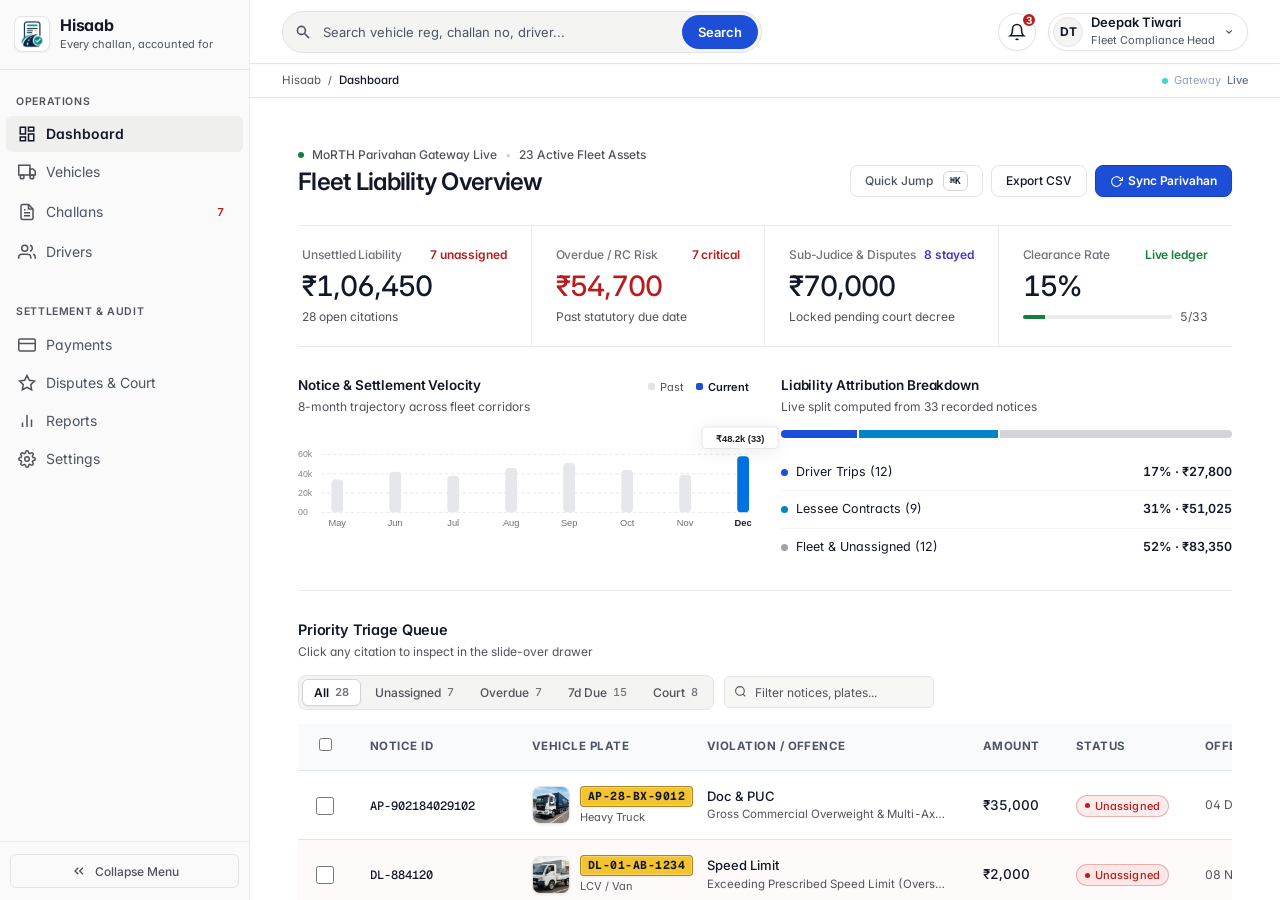
==== index.html @ 13879324 "design(mercury-linear): rebuild architectural hairline dashboard, Cmd+K palette, & quick inspector d" ====
<!DOCTYPE html>
<html lang="en">
<head>
  <meta charset="UTF-8">
  <meta name="viewport" content="width=device-width, initial-scale=1.0">
  <title>Hisaab: “Every challan, accounted for”</title>
  <link rel="icon" type="image/png" href="assets/images/challanos-logo.png">
  <link rel="apple-touch-icon" href="assets/images/challanos-logo.png">
  
  <!-- Typography: Inter, Source Sans 3, Geist Mono -->
  <link rel="preconnect" href="https://fonts.googleapis.com">
  <link rel="preconnect" href="https://fonts.gstatic.com" crossorigin>
  <link href="https://fonts.googleapis.com/css2?family=Geist+Mono:wght@400;500;600&family=Inter:wght@400;500;600;700&family=Source+Sans+3:wght@400;600;700&display=swap" rel="stylesheet">
  
  <!-- ChallanOS Design System Stylesheets -->
  <link rel="stylesheet" href="css/variables.css">
  <link rel="stylesheet" href="css/reset.css">
  <link rel="stylesheet" href="css/layout.css">
  <link rel="stylesheet" href="css/components.css">
  <link rel="stylesheet" href="css/responsive.css">
</head>
<body>

  <!-- Mobile Backdrop Overlay -->
  <div class="sidebar-overlay" id="sidebarOverlay"></div>

  <!-- Primary Application Shell -->
  <div class="app-shell">

    <!-- 1. Collapsible Left Sidebar -->
    <aside class="app-sidebar" id="appSidebar">
      <!-- Sidebar Brand Header -->
      <div class="sidebar-header">
        <a href="#dashboard" class="brand-wrapper">
          <div class="brand-logo-mark">
            <img src="assets/images/challanos-logo.png" alt="Hisaab Logo" class="brand-logo-img">
          </div>
          <div class="brand-text-block">
            <div class="brand-name">Hisaab</div>
            <div class="brand-subtext">Every challan, accounted for</div>
          </div>
        </a>
      </div>

      <!-- Navigation Links Container -->
      <nav class="sidebar-nav-container">
        <div class="nav-section-label">Operations</div>
        
        <a class="nav-item active" data-route="dashboard" href="#dashboard" data-tooltip="Dashboard" title="Dashboard">
          <div class="nav-icon">
            <svg width="18" height="18" viewBox="0 0 24 24" fill="none" stroke="currentColor" stroke-width="2"><rect x="3" y="3" width="7" height="9"></rect><rect x="14" y="3" width="7" height="5"></rect><rect x="14" y="12" width="7" height="9"></rect><rect x="3" y="16" width="7" height="5"></rect></svg>
          </div>
          <span class="nav-label">Dashboard</span>
        </a>

        <a class="nav-item" data-route="vehicles" href="#vehicles" data-tooltip="Vehicles" title="Vehicles">
          <div class="nav-icon">
            <svg width="18" height="18" viewBox="0 0 24 24" fill="none" stroke="currentColor" stroke-width="2"><rect x="1" y="3" width="15" height="13"></rect><polygon points="16 8 20 8 23 11 23 16 16 16 16 8"></polygon><circle cx="5.5" cy="18.5" r="2.5"></circle><circle cx="18.5" cy="18.5" r="2.5"></circle></svg>
          </div>
          <span class="nav-label">Vehicles</span>
        </a>

        <a class="nav-item" data-route="challans" href="#challans" data-tooltip="Challans" title="Challans">
          <div class="nav-icon">
            <svg width="18" height="18" viewBox="0 0 24 24" fill="none" stroke="currentColor" stroke-width="2"><path d="M14 2H6a2 2 0 0 0-2 2v16a2 2 0 0 0 2 2h12a2 2 0 0 0 2-2V8z"></path><polyline points="14 2 14 8 20 8"></polyline><line x1="16" y1="13" x2="8" y2="13"></line><line x1="16" y1="17" x2="8" y2="17"></line><polyline points="10 9 9 9 8 9"></polyline></svg>
          </div>
          <span class="nav-label">Challans</span>
          <span class="nav-badge danger" id="unassignedNavBadge">2</span>
        </a>

        <a class="nav-item" data-route="drivers" href="#drivers" data-tooltip="Drivers" title="Drivers">
          <div class="nav-icon">
            <svg width="18" height="18" viewBox="0 0 24 24" fill="none" stroke="currentColor" stroke-width="2"><path d="M17 21v-2a4 4 0 0 0-4-4H5a4 4 0 0 0-4 4v2"></path><circle cx="9" cy="7" r="4"></circle><path d="M23 21v-2a4 4 0 0 0-3-3.87"></path><path d="M16 3.13a4 4 0 0 1 0 7.75"></path></svg>
          </div>
          <span class="nav-label">Drivers</span>
        </a>

        <div class="nav-section-label" style="margin-top: 20px;">Settlement &amp; Audit</div>

        <a class="nav-item" data-route="payments" href="#payments" data-tooltip="Payments" title="Payments">
          <div class="nav-icon">
            <svg width="18" height="18" viewBox="0 0 24 24" fill="none" stroke="currentColor" stroke-width="2"><rect x="1" y="4" width="22" height="16" rx="2" ry="2"></rect><line x1="1" y1="10" x2="23" y2="10"></line></svg>
          </div>
          <span class="nav-label">Payments</span>
        </a>

        <a class="nav-item" data-route="disputes" href="#disputes" data-tooltip="Disputes & Court" title="Disputes & Court">
          <div class="nav-icon">
            <svg width="18" height="18" viewBox="0 0 24 24" fill="none" stroke="currentColor" stroke-width="2"><polygon points="12 2 15.09 8.26 22 9.27 17 14.14 18.18 21.02 12 17.77 5.82 21.02 7 14.14 2 9.27 8.91 8.26 12 2"></polygon></svg>
          </div>
          <span class="nav-label">Disputes &amp; Court</span>
        </a>

        <a class="nav-item" data-route="reports" href="#reports" data-tooltip="Reports" title="Reports">
          <div class="nav-icon">
            <svg width="18" height="18" viewBox="0 0 24 24" fill="none" stroke="currentColor" stroke-width="2"><line x1="18" y1="20" x2="18" y2="10"></line><line x1="12" y1="20" x2="12" y2="4"></line><line x1="6" y1="20" x2="6" y2="14"></line></svg>
          </div>
          <span class="nav-label">Reports</span>
        </a>

        <a class="nav-item" data-route="settings" href="#settings" data-tooltip="Settings" title="Settings">
          <div class="nav-icon">
            <svg width="18" height="18" viewBox="0 0 24 24" fill="none" stroke="currentColor" stroke-width="2"><circle cx="12" cy="12" r="3"></circle><path d="M19.4 15a1.65 1.65 0 0 0 .33 1.82l.06.06a2 2 0 0 1 0 2.83 2 2 0 0 1-2.83 0l-.06-.06a1.65 1.65 0 0 0-1.82-.33 1.65 1.65 0 0 0-1 1.51V21a2 2 0 0 1-2 2 2 2 0 0 1-2-2v-.09A1.65 1.65 0 0 0 9 19.4a1.65 1.65 0 0 0-1.82.33l-.06.06a2 2 0 0 1-2.83 0 2 2 0 0 1 0-2.83l.06-.06a1.65 1.65 0 0 0 .33-1.82 1.65 1.65 0 0 0-1.51-1H3a2 2 0 0 1-2-2 2 2 0 0 1 2-2h.09A1.65 1.65 0 0 0 4.6 9a1.65 1.65 0 0 0-.33-1.82l-.06-.06a2 2 0 0 1 0-2.83 2 2 0 0 1 2.83 0l.06.06a1.65 1.65 0 0 0 1.82.33H9a1.65 1.65 0 0 0 1-1.51V3a2 2 0 0 1 2-2 2 2 0 0 1 2 2v.09a1.65 1.65 0 0 0 1 1.51 1.65 1.65 0 0 0 1.82-.33l.06-.06a2 2 0 0 1 2.83 0 2 2 0 0 1 0 2.83l-.06.06a1.65 1.65 0 0 0-.33 1.82V9a1.65 1.65 0 0 0 1.51 1H21a2 2 0 0 1 2 2 2 2 0 0 1-2 2h-.09a1.65 1.65 0 0 0-1.51 1z"></path></svg>
          </div>
          <span class="nav-label">Settings</span>
        </a>
      </nav>

      <!-- Sidebar Footer (Collapse Toggle) -->
      <div class="sidebar-footer">
        <button class="sidebar-collapse-btn" id="sidebarCollapseBtn" type="button" title="Toggle Sidebar Width">
          <svg width="16" height="16" viewBox="0 0 24 24" fill="none" stroke="currentColor" stroke-width="2">
            <polyline points="11 17 6 12 11 7"></polyline>
            <polyline points="18 17 13 12 18 7"></polyline>
          </svg>
          <span class="sidebar-collapse-text">Collapse Menu</span>
        </button>
      </div>
    </aside>

    <!-- 2. Main View Container -->
    <main class="app-main">

      <!-- Top Navigation Bar -->
      <header class="app-topbar">
        <div class="topbar-left">
          <!-- Mobile Menu Trigger -->
          <button class="mobile-menu-toggle" id="mobileMenuToggle" type="button" aria-label="Open Navigation">
            <svg width="20" height="20" viewBox="0 0 24 24" fill="none" stroke="currentColor" stroke-width="2"><line x1="3" y1="12" x2="21" y2="12"></line><line x1="3" y1="6" x2="21" y2="6"></line><line x1="3" y1="18" x2="21" y2="18"></line></svg>
          </button>

          <!-- Global Search Input & Quick Trigger -->
          <div class="global-search-container">
            <svg class="search-icon-prefix" viewBox="0 0 20 20" fill="currentColor">
              <path fill-rule="evenodd" d="M8 4a4 4 0 100 8 4 4 0 000-8zM2 8a6 6 0 1110.89 3.476l4.817 4.817a1 1 0 01-1.414 1.414l-4.816-4.816A6 6 0 012 8z" clip-rule="evenodd"/>
            </svg>
            <input type="text" class="global-search-input" id="globalSearchInput" placeholder="Search vehicle reg, challan no, driver..." autocomplete="off" aria-label="Search vehicle registration, challan number, or driver">
            <button class="ebay-search-btn" id="globalSearchSubmitBtn" type="button">Search</button>
            <span class="search-shortcut-badge">⌘K</span>
            <!-- Live Search Results Dropdown -->
            <div class="search-results-dropdown" id="globalSearchDropdown"></div>
          </div>
        </div>

        <div class="topbar-right">
          <!-- Notifications Trigger & Flyout -->
          <div style="position: relative;">
            <button class="topbar-btn" id="notificationsBellBtn" type="button" title="Notifications">
              <svg width="18" height="18" viewBox="0 0 24 24" fill="none" stroke="currentColor" stroke-width="2">
                <path d="M18 8A6 6 0 0 0 6 8c0 7-3 9-3 9h18s-3-2-3-9"></path>
                <path d="M13.73 21a2 2 0 0 1-3.46 0"></path>
              </svg>
              <span class="topbar-notification-badge" id="unreadNotificationBadge">3</span>
            </button>

            <!-- Notifications Drawer -->
            <div class="notification-flyout" id="notificationsFlyout">
              <div class="flyout-header">
                <div style="display: flex; align-items: center; gap: 8px;">
                  <strong style="font-size: 13.5px; font-weight: 600; color: var(--ink);">Notifications</strong>
                  <span class="notification-count-pill" id="flyoutUnreadPill">3 new</span>
                </div>
                <button class="flyout-mark-read-btn" id="markAllReadBtn" onclick="markAllNotificationsRead()">Mark all read</button>
              </div>
              <div class="flyout-list" id="notificationsList"></div>
              <div class="flyout-footer">
                <a href="#challans" onclick="document.getElementById('notificationsFlyout').style.display = 'none'; document.getElementById('notificationsFlyout').classList.remove('show');" class="flyout-footer-link">
                  <span>View All Compliance Alerts</span>
                  <svg width="14" height="14" viewBox="0 0 20 20" fill="currentColor"><path fill-rule="evenodd" d="M12.293 5.293a1 1 0 011.414 0l4 4a1 1 0 010 1.414l-4 4a1 1 0 01-1.414-1.414L14.586 11H3a1 1 0 110-2h11.586l-2.293-2.293a1 1 0 010-1.414z" clip-rule="evenodd"/></svg>
                </a>
              </div>
            </div>
          </div>

          <!-- User Profile Trigger & Dropdown -->
          <div style="position: relative;">
            <div class="user-profile-btn" id="userProfileBtn" title="Account & Preferences">
              <div class="user-avatar" id="currentUserAvatar">DT</div>
              <div class="user-info">
                <span class="user-name" id="currentUserName">Deepak Tiwari</span>
                <span class="user-role" id="currentUserRole">Fleet Compliance Head</span>
              </div>
              <svg width="12" height="12" viewBox="0 0 20 20" fill="currentColor" color="var(--color-text-muted)">
                <path fill-rule="evenodd" d="M5.293 7.293a1 1 0 011.414 0L10 10.586l3.293-3.293a1 1 0 111.414 1.414l-4 4a1 1 0 01-1.414 0l-4-4a1 1 0 010-1.414z" clip-rule="evenodd"/>
              </svg>
            </div>

            <!-- Profile Dropdown Menu -->
            <div class="dropdown-menu profile-dropdown-menu" id="userProfileMenu">
              <div class="profile-menu-header">
                <div class="profile-menu-avatar">DT</div>
                <div class="profile-menu-meta">
                  <div class="profile-menu-name">Deepak Tiwari</div>
                  <div class="profile-menu-role">Fleet Compliance Head</div>
                  <div class="profile-menu-email">deepak.t@apexfleet.in</div>
                </div>
              </div>
              <div class="profile-menu-status">
                <span class="status-indicator-dot online"></span>
                <span>MoRTH Gateway Session Active</span>
              </div>
              <div class="dropdown-divider"></div>
              <div class="dropdown-item" onclick="navigateTo('settings'); document.getElementById('userProfileMenu').style.display = 'none'; document.getElementById('userProfileMenu').classList.remove('show');">
                <svg width="15" height="15" viewBox="0 0 24 24" fill="none" stroke="currentColor" stroke-width="2"><circle cx="12" cy="12" r="3"></circle><path d="M19.4 15a1.65 1.65 0 0 0 .33 1.82l.06.06a2 2 0 0 1 0 2.83 2 2 0 0 1-2.83 0l-.06-.06a1.65 1.65 0 0 0-1.82-.33 1.65 1.65 0 0 0-1 1.51V21a2 2 0 0 1-2 2 2 2 0 0 1-2-2v-.09A1.65 1.65 0 0 0 9 19.4a1.65 1.65 0 0 0-1.82.33l-.06.06a2 2 0 0 1-2.83 0 2 2 0 0 1 0-2.83l.06-.06a1.65 1.65 0 0 0 .33-1.82 1.65 1.65 0 0 0-1.51-1H3a2 2 0 0 1-2-2 2 2 0 0 1 2-2h.09A1.65 1.65 0 0 0 4.6 9a1.65 1.65 0 0 0-.33-1.82l-.06-.06a2 2 0 0 1 0-2.83 2 2 0 0 1 2.83 0l.06.06a1.65 1.65 0 0 0 1.82.33H9a1.65 1.65 0 0 0 1-1.51V3a2 2 0 0 1 2-2 2 2 0 0 1 2 2v.09a1.65 1.65 0 0 0 1 1.51 1.65 1.65 0 0 0 1.82-.33l.06-.06a2 2 0 0 1 2.83 0 2 2 0 0 1 0 2.83l-.06.06a1.65 1.65 0 0 0-.33 1.82V9a1.65 1.65 0 0 0 1.51 1H21a2 2 0 0 1 2 2 2 2 0 0 1-2 2h-.09a1.65 1.65 0 0 0-1.51 1z"></path></svg>
                <span>Workspace Settings</span>
              </div>
              <div class="dropdown-item" onclick="openResetDataConfirmationModal(); document.getElementById('userProfileMenu').style.display = 'none'; document.getElementById('userProfileMenu').classList.remove('show');">
                <svg width="15" height="15" viewBox="0 0 24 24" fill="none" stroke="currentColor" stroke-width="2"><polyline points="1 4 1 10 7 10"></polyline><polyline points="23 20 23 14 17 14"></polyline><path d="M20.49 9A9 9 0 0 0 5.64 5.64L1 10m22 4l-4.64 4.36A9 9 0 0 1 3.51 15"></path></svg>
                <span>Reset Demo Baseline</span>
              </div>
              <div class="dropdown-divider"></div>
              <div class="dropdown-item danger" onclick="Utils.showToast('Demo Environment', 'Session active for Deepak Tiwari.', 'info'); document.getElementById('userProfileMenu').style.display = 'none'; document.getElementById('userProfileMenu').classList.remove('show');">
                <svg width="15" height="15" viewBox="0 0 24 24" fill="none" stroke="currentColor" stroke-width="2"><path d="M9 21H5a2 2 0 0 1-2-2V5a2 2 0 0 1 2-2h4"></path><polyline points="16 17 21 12 16 7"></polyline><line x1="21" y1="12" x2="9" y2="12"></line></svg>
                <span>Sign Out Simulation</span>
              </div>
            </div>
          </div>
        </div>
      </header>

      <!-- Contextual Breadcrumbs Bar -->
      <nav class="app-breadcrumbs-bar" aria-label="Breadcrumb">
        <div class="breadcrumb-list" id="breadcrumbContainer">
          <div class="breadcrumb-item">
            <span>Hisaab</span>
          </div>
          <div class="breadcrumb-separator">/</div>
          <div class="breadcrumb-item current">
            <span>Dashboard</span>
          </div>
        </div>
        <div style="font-size: 11px; color: #94A3B8; display: flex; align-items: center; gap: 6px;">
          <span style="display: inline-block; width: 6px; height: 6px; border-radius: 50%; background-color: #43D8C5;"></span>
          Gateway <strong style="color: #64748B; font-weight: 500;">Live</strong>
        </div>
      </nav>

      <!-- Scrollable Main Viewport -->
      <div class="app-content">
        <div class="content-inner">
          <!-- View Header (Title, Subtitle, Context Actions - Hidden on Dashboard, Active on other modules) -->
          <div class="view-header" style="display: none;">
            <div class="view-header-title">
              <h1 id="pageTitle">Operational Dashboard</h1>
              <p id="pageSubtitle">Real-time compliance KPIs, triage queue & liability breakdown</p>
            </div>
            <div class="view-header-actions" id="viewHeaderActions"></div>
          </div>

          <!-- Dynamic View Container -->
          <div id="moduleViewBody" class="module-view-body" style="display: flex; flex-direction: column; gap: var(--space-6);">
            <!-- Dynamically populated by Module Router -->
          </div>
        </div>
      </div>

    </main>
  </div>

  <!-- =========================================================================
       Global Interactive Modals
       ========================================================================= -->

  <!-- 1. Responsibility Assignment Modal -->
  <div class="modal-backdrop" id="assignmentModal">
    <div class="modal-dialog">
      <div class="modal-header">
        <div>
          <h3 class="modal-title" id="assignModalTitle">Assign Responsibility</h3>
          <p class="text-xs text-muted" id="assignModalSubtitle">Allocate traffic fine liability with mandatory audit trail</p>
        </div>
        <button class="btn btn--ghost btn--icon btn--sm" onclick="Utils.closeModal('assignmentModal')" title="Close">
          <svg width="16" height="16" viewBox="0 0 20 20" fill="currentColor"><path fill-rule="evenodd" d="M4.293 4.293a1 1 0 011.414 0L10 8.586l4.293-4.293a1 1 0 111.414 1.414L11.414 10l4.293 4.293a1 1 0 01-1.414 1.414L10 11.414l-4.293 4.293a1 1 0 01-1.414-1.414L8.586 10 4.293 5.707a1 1 0 010-1.414z" clip-rule="evenodd"/></svg>
        </button>
      </div>
      <div class="modal-body" style="display: flex; flex-direction: column; gap: var(--space-4);">
        <!-- Challan Brief Preview -->
        <div style="background-color: var(--color-bg-app); border: 1px solid var(--color-border); border-radius: var(--radius-md); padding: 12px; display: flex; justify-content: space-between; align-items: center;">
          <div>
            <div style="font-weight: 600; font-size: 13px;" id="assignChallanNo">DL9823412026030114</div>
            <div style="font-size: 12px; color: var(--color-text-muted);" id="assignChallanOffence">Overspeeding — Sec 183 MV Act</div>
            <div style="font-size: 11px; color: var(--color-primary); font-weight: 600; margin-top: 2px;" id="assignChallanVehicle">DL-01-AB-1234</div>
          </div>
          <div style="text-align: right;">
            <div style="font-size: 18px; font-weight: 700; color: var(--color-text-main);" id="assignChallanAmount">₹2,000</div>
            <div style="font-size: 11px; color: var(--color-text-muted);">Penalty Amount</div>
          </div>
        </div>

        <!-- Conflict Alert Banner (Step 7.5 - Overlapping Custody / Contract Gaps) -->
        <div id="assignConflictAlert" style="display: none; padding: 10px 12px; background: #FEF3F2; border: 1px solid #FECDCA; border-radius: var(--radius-md); color: var(--status-unassigned);">
          <div style="display: flex; align-items: flex-start; gap: 8px;">
            <svg width="18" height="18" viewBox="0 0 20 20" fill="currentColor" style="flex-shrink: 0; margin-top: 1px;"><path fill-rule="evenodd" d="M8.257 3.099c.765-1.36 2.722-1.36 3.486 0l5.58 9.92c.75 1.334-.213 2.98-1.742 2.98H4.42c-1.53 0-2.493-1.646-1.743-2.98l5.58-9.92zM11 13a1 1 0 11-2 0 1 1 0 012 0zm-1-8a1 1 0 00-1 1v3a1 1 0 002 0V6a1 1 0 00-1-1z" clip-rule="evenodd"/></svg>
            <div>
              <strong style="font-size: 12px;" id="assignConflictTitle">Custody Conflict Detected</strong>
              <div style="font-size: 11px; margin-top: 2px;" id="assignConflictDesc">Multiple overlapping responsibility records found. Auto-assignment halted.</div>
            </div>
          </div>
        </div>

        <!-- Automated Rules Engine Suggestion -->
        <div id="assignRecommendationBox" style="background-color: var(--color-primary-subtle); border: 1px solid var(--color-primary-light); border-radius: var(--radius-md); padding: 12px;">
          <div style="display: flex; align-items: center; justify-content: space-between;">
            <span style="font-size: 11px; font-weight: 700; text-transform: uppercase; color: var(--color-primary); letter-spacing: 0.05em;">Automated Recommendation</span>
            <span class="badge badge--assigned" id="assignRuleConfidence">94% Confidence</span>
          </div>
          <div style="font-size: 13px; font-weight: 600; color: var(--color-text-main); margin-top: 4px;" id="assignRuleParty">Suggested: Driver (Rajesh Kumar)</div>
          <div style="font-size: 12px; color: var(--color-text-secondary); margin-top: 2px;" id="assignRuleReason">
            Active driver trip log allocated to vehicle at offence timestamp. Offence is speed-dependent moving violation.
          </div>
        </div>

        <!-- Party Type Selection -->
        <div class="form-group">
          <label class="form-label">Responsible Party Classification *</label>
          <select class="form-select" id="assignPartyTypeSelect">
            <option value="Driver">Driver</option>
            <option value="Lessee">Lessee</option>
            <option value="Fleet Operator">Fleet Operator (Self Absorbed)</option>
            <option value="Vehicle Owner">Vehicle Owner</option>
            <option value="Split">Split Liability (Driver & Lessee)</option>
          </select>
        </div>

        <!-- Specific Entity Selector -->
        <div class="form-group" id="assignEntityGroup">
          <label class="form-label" id="assignEntityLabel">Select Specific Party Name *</label>
          <select class="form-select" id="assignEntitySelect"></select>
        </div>

        <!-- Split Liability Percentage Controls (Step 7.4) -->
        <div id="assignModalSplitBox" style="display: none; padding: 12px; background: var(--color-bg-app); border: 1px solid var(--color-border); border-radius: var(--radius-md);">
          <div style="font-size: 12px; font-weight: 600; color: var(--color-text-main); margin-bottom: 8px;">
            Proportional Split Allocation (Must equal exactly 100%)
          </div>
          <div style="display: flex; justify-content: space-between; align-items: center; margin-bottom: 6px;">
            <span class="text-xs">Driver Share:</span>
            <div style="display: flex; align-items: center; gap: 4px;">
              <input type="number" class="form-input" id="assignModalSplitDriverPct" value="60" min="0" max="100" style="width: 70px; text-align: right;" oninput="validateModalSplitTotal()">
              <span class="text-xs">%</span>
            </div>
          </div>
          <div style="display: flex; justify-content: space-between; align-items: center; margin-bottom: 6px;">
            <span class="text-xs">Lessee / Fleet Share:</span>
            <div style="display: flex; align-items: center; gap: 4px;">
              <input type="number" class="form-input" id="assignModalSplitLesseePct" value="40" min="0" max="100" style="width: 70px; text-align: right;" oninput="validateModalSplitTotal()">
              <span class="text-xs">%</span>
            </div>
          </div>
          <div style="font-size: 11px; font-weight: 600; margin-top: 4px;" id="assignModalSplitFeedback" style="color: var(--status-paid);"></div>
        </div>

        <!-- Audit Reason (Mandatory) -->
        <div class="form-group">
          <label class="form-label">Mandatory Audit Reason / Notes *</label>
          <textarea class="form-textarea" id="assignAuditNotes" rows="2" placeholder="State reason for assignment or rationale for manual override..."></textarea>
        </div>

        <!-- Notification Option -->
        <label style="display: flex; align-items: center; gap: 8px; font-size: 12px; cursor: pointer; user-select: none;">
          <input type="checkbox" class="custom-checkbox" id="assignNotifyCheckbox" checked>
          <span>Send automated notification alert via SMS / Email to responsible party</span>
        </label>
      </div>
      <div class="modal-footer">
        <button class="btn btn--outline" type="button" onclick="Utils.closeModal('assignmentModal')">Cancel</button>
        <button class="btn btn--primary" type="button" id="confirmAssignBtn">Assign & Notify</button>
      </div>
    </div>
  </div>

  <!-- 2. Payment & Resolution Modal -->
  <div class="modal-backdrop" id="paymentModal">
    <div class="modal-dialog" style="max-width: 620px;">
      <div class="modal-header">
        <div>
          <div style="display: flex; align-items: center; gap: 8px;">
            <h3 class="modal-title">Settle Traffic Challan</h3>
            <span class="badge badge--neutral" style="font-size: 10px; text-transform: uppercase;">Simulated Gateway</span>
          </div>
          <p class="text-xs text-muted">Direct gateway settlement & recovery classification (Demo Rail)</p>
        </div>
        <button class="btn btn--ghost btn--icon btn--sm" onclick="Utils.closeModal('paymentModal')" title="Close">
          <svg width="16" height="16" viewBox="0 0 20 20" fill="currentColor"><path fill-rule="evenodd" d="M4.293 4.293a1 1 0 011.414 0L10 8.586l4.293-4.293a1 1 0 111.414 1.414L11.414 10l4.293 4.293a1 1 0 01-1.414 1.414L10 11.414l-4.293 4.293a1 1 0 01-1.414-1.414L8.586 10 4.293 5.707a1 1 0 010-1.414z" clip-rule="evenodd"/></svg>
        </button>
      </div>

      <div class="modal-body" style="display: flex; flex-direction: column; gap: var(--space-4); max-height: 78vh; overflow-y: auto;">
        <input type="hidden" id="payModalChallanId">

        <!-- Court Stay Lock Alert (Dynamically toggled) -->
        <div id="payCourtLockAlert" style="display: none; padding: 12px 14px; background: var(--status-unassigned-bg); border: 1px solid var(--status-unassigned-border); border-radius: var(--radius-md); color: var(--status-unassigned); font-size: 13px;">
          <div style="font-weight: 700; display: flex; align-items: center; gap: 6px; margin-bottom: 4px;">
            <svg width="15" height="15" viewBox="0 0 24 24" fill="none" stroke="currentColor" stroke-width="2"><rect x="3" y="11" width="18" height="11" rx="2" ry="2"></rect><path d="M7 11V7a5 5 0 0 1 10 0v4"></path></svg>
            Direct Payment Locked: Judicial Court Stay
          </div>
          <div id="payCourtLockMessage">This challan has been referred to Virtual Traffic Court. Direct Parivahan payment is locked pending court compounding or judicial order.</div>
        </div>

        <!-- Payment Failure Alert (Dynamically toggled on simulated failure) -->
        <div id="payFailureAlert" style="display: none; padding: 12px 14px; background: #FEF3F2; border: 1px solid #FECDCA; border-radius: var(--radius-md); color: #B42318; font-size: 13px;">
          <div style="font-weight: 700; display: flex; align-items: center; gap: 6px; margin-bottom: 4px;">
            <svg width="16" height="16" viewBox="0 0 24 24" fill="none" stroke="currentColor" stroke-width="2"><circle cx="12" cy="12" r="10"></circle><line x1="15" y1="9" x2="9" y2="15"></line><line x1="9" y1="9" x2="15" y2="15"></line></svg>
            Payment Failed (Simulated)
          </div>
          <div id="payFailureMessage">The banking rail returned ERR_GATEWAY_TIMEOUT. Challan remains unpaid. You may retry or switch payment method.</div>
        </div>

        <!-- Payment Pending Confirmation Alert (Dynamically toggled on pending) -->
        <div id="payPendingAlert" style="display: none; padding: 12px 14px; background: #FEF8E8; border: 1px solid #FCE4A6; border-radius: var(--radius-md); color: #B7791F; font-size: 13px;">
          <div style="font-weight: 700; display: flex; align-items: center; gap: 6px; margin-bottom: 4px;">
            <svg width="16" height="16" viewBox="0 0 24 24" fill="none" stroke="currentColor" stroke-width="2"><circle cx="12" cy="12" r="10"></circle><polyline points="12 6 12 12 16 14"></polyline></svg>
            Payment Pending Bank Confirmation
          </div>
          <div id="payPendingMessage">Transaction is in-flight. Bank authorization pending webhook confirmation. Challan is not yet marked Paid.</div>
        </div>

        <!-- Payment Stepper -->
        <div class="stepper-nav">
          <div class="step-node completed">
            <div class="step-circle">✓</div>
            <div class="step-title">Detected</div>
          </div>
          <div class="step-node completed">
            <div class="step-circle">✓</div>
            <div class="step-title">Assigned</div>
          </div>
          <div class="step-node active" id="payStepNodePayment">
            <div class="step-circle">3</div>
            <div class="step-title">Payment</div>
          </div>
          <div class="step-node" id="payStepNodeReceipt">
            <div class="step-circle">4</div>
            <div class="step-title">Receipt</div>
          </div>
          <div class="step-node" id="payStepNodeReconciled">
            <div class="step-circle">5</div>
            <div class="step-title">Reconciled</div>
          </div>
        </div>

        <!-- Challan & Vehicle Info Card -->
        <div style="background-color: var(--color-bg-app); border: 1px solid var(--color-border); border-radius: var(--radius-md); padding: 12px; display: grid; grid-template-columns: 1fr 1fr; gap: 10px; font-size: 12px;">
          <div>
            <span class="text-muted" style="display: block;">Challan Number:</span>
            <strong id="payChallanNo" style="font-size: 13px; color: var(--color-primary);">DL-884120</strong>
            <div class="text-xs text-muted" id="payAuthority">Delhi Traffic Police</div>
          </div>
          <div>
            <span class="text-muted" style="display: block;">Vehicle Asset:</span>
            <strong id="payVehicleReg" style="font-size: 13px;">DL-01-AB-1234</strong>
            <div class="text-xs text-muted" id="payVehicleModel">Tata Ace Gold</div>
          </div>
          <div style="grid-column: 1 / -1;">
            <span class="text-muted" style="display: block;">Infraction / Law Section:</span>
            <strong id="payOffence">Overspeeding (Sec 183(1) Motor Vehicles Act 1988)</strong>
          </div>
        </div>

        <!-- Amount Breakdown -->
        <div style="background-color: var(--color-bg-app); border: 1px solid var(--color-border); border-radius: var(--radius-md); padding: 14px;">
          <div style="display: flex; justify-content: space-between; font-size: 13px;">
            <span class="text-secondary">Statutory Base Penalty:</span>
            <strong id="payBaseAmount">₹2,000</strong>
          </div>
          <div style="display: flex; justify-content: space-between; font-size: 13px; margin-top: 6px;">
            <span class="text-secondary">Accumulated Late Fee:</span>
            <strong id="payLateFee">₹0</strong>
          </div>
          <div style="display: flex; justify-content: space-between; font-size: 13px; margin-top: 6px;">
            <span class="text-secondary">Gateway Convenience Fee:</span>
            <strong id="payConvFee">₹25</strong>
          </div>
          <div style="height: 1px; background-color: var(--color-border); margin: 8px 0;"></div>
          <div style="display: flex; justify-content: space-between; font-size: 15px;">
            <strong class="text-main">Total Payable:</strong>
            <strong style="color: var(--color-primary); font-size: 18px;" id="payTotalAmount">₹2,025</strong>
          </div>
        </div>

        <!-- Financial Entity Separation (Payer vs Responsible Party vs Recovery Party) -->
        <div style="border: 1px solid var(--color-border); border-radius: var(--radius-md); padding: 12px; background: #FFF;">
          <div style="font-weight: 600; font-size: 12px; color: var(--color-text-main); margin-bottom: 8px; text-transform: uppercase; letter-spacing: 0.5px;">
            Financial Separation: Payer vs Recovery
          </div>
          <div style="display: grid; grid-template-columns: 1fr 1fr; gap: var(--space-3);">
            <div class="form-group">
              <label class="form-label" for="payPayerSelect">Upfront Payer (Settlement Entity) *</label>
              <select class="form-select" id="payPayerSelect" onchange="handlePayPayerChange(this.value)">
                <option value="Apex Fleet Pvt Ltd">Apex Fleet Pvt Ltd (Pre-funds Fine)</option>
                <option value="Lessee Direct">Corporate Lessee Direct</option>
                <option value="Driver Direct">Driver Direct</option>
              </select>
              <span class="text-xs text-muted">Entity providing immediate liquidity</span>
            </div>
            <div class="form-group">
              <label class="form-label" for="payResponsiblePartyDisplay">Responsible Party (Legally Liable)</label>
              <input type="text" class="form-input" id="payResponsiblePartyDisplay" readonly style="background: var(--color-bg-app); font-weight: 600;">
              <span class="text-xs text-muted">Determined by custody engine</span>
            </div>
          </div>

          <div style="display: grid; grid-template-columns: 1fr 1fr; gap: var(--space-3); margin-top: 8px;">
            <div class="form-group">
              <label class="form-label" for="payRecoveryPartyInput">Recovery Party Target *</label>
              <input type="text" class="form-input" id="payRecoveryPartyInput" required placeholder="Driver or Lessee Name">
              <span class="text-xs text-muted">Whom to recover funds from</span>
            </div>
            <div class="form-group">
              <label class="form-label" for="payRecoveryChannelSelect">Recovery Channel / Ledger *</label>
              <select class="form-select" id="payRecoveryChannelSelect">
                <option value="Payroll deduction">Payroll deduction (Driver salary hold)</option>
                <option value="Invoice">Corporate Invoice (Lessee monthly billing)</option>
                <option value="Write-off">Write-off (Fleet Operations absorbed)</option>
              </select>
              <span class="text-xs text-muted">Reconciliation mechanism</span>
            </div>
          </div>
        </div>

        <!-- Payment Rail Selector -->
        <div class="form-group">
          <label class="form-label">Simulated Payment Rail</label>
          <div style="display: grid; grid-template-columns: repeat(4, 1fr); gap: var(--space-2);">
            <button type="button" class="btn btn--outline btn--sm pay-method-btn active" data-method="UPI" onclick="selectPayRail('UPI')">UPI</button>
            <button type="button" class="btn btn--outline btn--sm pay-method-btn" data-method="Net Banking" onclick="selectPayRail('Net Banking')">Net Banking</button>
            <button type="button" class="btn btn--outline btn--sm pay-method-btn" data-method="Corporate Card" onclick="selectPayRail('Corporate Card')">Card</button>
            <button type="button" class="btn btn--outline btn--sm pay-method-btn" data-method="Prepaid Fleet Credit" onclick="selectPayRail('Prepaid Fleet Credit')">Prepaid</button>
          </div>
          <input type="hidden" id="paySelectedMethod" value="UPI">

          <!-- Method Details (Simulated) -->
          <div id="payMethodDetailsContainer" style="margin-top: 8px; padding: 10px; background: var(--color-bg-app); border-radius: var(--radius-sm); font-size: 12px;">
            <div id="payMethodUPI">
              <div style="display: flex; justify-content: space-between; align-items: center;">
                <span>Virtual Payment Address: <strong>parivahan@sbi</strong></span>
                <span class="badge badge--neutral">Instant VPA Settlement</span>
              </div>
            </div>
            <div id="payMethodNetBanking" style="display: none;">
              <label style="display: block; margin-bottom: 4px;">Select Corporate Banking Portal:</label>
              <select class="form-select" id="payBankSelect" style="font-size: 12px; height: 32px;">
                <option value="HDFC Corporate">HDFC Bank Corporate Banking</option>
                <option value="SBI e-Pay">State Bank of India Corporate</option>
                <option value="ICICI Corporate">ICICI Corporate Internet Banking</option>
                <option value="Axis Corporate">Axis Bank Corporate Gateway</option>
              </select>
            </div>
            <div id="payMethodCard" style="display: none;">
              <div style="display: flex; justify-content: space-between; align-items: center;">
                <span>Corporate Visa: <strong>•••• •••• •••• 4092</strong></span>
                <span class="text-muted">Exp: 09/28 | CVV: •••</span>
              </div>
            </div>
            <div id="payMethodPrepaid" style="display: none;">
              <div style="display: flex; justify-content: space-between; align-items: center;">
                <span>Apex Fleet FASTag & Challan Wallet:</span>
                <strong style="color: var(--status-paid);">Balance: ₹54,200</strong>
              </div>
            </div>
          </div>
        </div>

        <!-- Gateway Outcome Test Control -->
        <div style="border: 1px solid var(--hairline); background: var(--surface-2); border-radius: var(--radius-md); padding: 12px;">
          <div style="font-weight: 700; font-size: 11px; text-transform: uppercase; letter-spacing: 0.05em; color: var(--text-2); margin-bottom: 8px;">
            Gateway Response Mode
          </div>
          <div style="display: flex; gap: var(--space-4); font-size: 12.5px; flex-wrap: wrap;">
            <label style="display: flex; align-items: center; gap: 6px; cursor: pointer;">
              <input type="radio" name="paySimOutcome" value="SUCCESS" checked>
              <span class="badge-dot" style="background: var(--status-paid);"></span>
              <strong>Success</strong> <span class="text-muted">(Paid &amp; Receipt)</span>
            </label>
            <label style="display: flex; align-items: center; gap: 6px; cursor: pointer;">
              <input type="radio" name="paySimOutcome" value="FAILURE">
              <span class="badge-dot" style="background: var(--status-unassigned);"></span>
              <strong>Failure</strong> <span class="text-muted">(Remains Unpaid)</span>
            </label>
            <label style="display: flex; align-items: center; gap: 6px; cursor: pointer;">
              <input type="radio" name="paySimOutcome" value="PENDING">
              <span class="badge-dot" style="background: var(--status-pending);"></span>
              <strong>Pending</strong> <span class="text-muted">(Awaiting Webhook)</span>
            </label>
          </div>
        </div>

      </div>

      <div class="modal-footer" style="display: flex; justify-content: space-between;">
        <button class="btn btn--outline" type="button" onclick="Utils.closeModal('paymentModal')">Cancel</button>
        <div style="display: flex; gap: var(--space-2);">
          <button class="btn btn--outline" type="button" id="payRetryBtn" style="display: none;" onclick="retryPaymentSimulation()">
            Retry Payment
          </button>
          <button class="btn btn--outline" type="button" id="payReconcileBtn" style="display: none;" onclick="reconcilePaymentSimulation()">
            Reconcile / Check Bank Status
          </button>
          <button class="btn btn--primary" type="button" id="confirmPayBtn" onclick="executePaymentSimulation()">
            Authorize Payment Simulation →
          </button>
        </div>
      </div>
    </div>
  </div>

  <!-- 3. Add / Edit Vehicle Modal (Step 5.3) -->
  <div class="modal-backdrop" id="addVehicleModal">
    <div class="modal-dialog" style="max-width: 680px;">
      <div class="modal-header">
        <div>
          <h3 class="modal-title" id="addVehModalTitle">Add Vehicle to Fleet</h3>
          <p class="text-xs text-muted" id="addVehModalSubtitle">Register a new commercial asset into Apex Fleet compliance roster</p>
        </div>
        <button class="btn btn--ghost btn--icon btn--sm" onclick="Utils.closeModal('addVehicleModal')" title="Close">
          <svg width="16" height="16" viewBox="0 0 20 20" fill="currentColor"><path fill-rule="evenodd" d="M4.293 4.293a1 1 0 011.414 0L10 8.586l4.293-4.293a1 1 0 111.414 1.414L11.414 10l4.293 4.293a1 1 0 01-1.414 1.414L10 11.414l-4.293 4.293a1 1 0 01-1.414-1.414L8.586 10 4.293 5.707a1 1 0 010-1.414z" clip-rule="evenodd"/></svg>
        </button>
      </div>
      <form id="addVehicleForm" onsubmit="event.preventDefault(); submitAddVehicleForm();">
        <input type="hidden" id="addVehEditId">
        <div class="modal-body" style="display: flex; flex-direction: column; gap: var(--space-4); max-height: 75vh; overflow-y: auto;">
          <div style="display: grid; grid-template-columns: 1fr 1fr; gap: var(--space-3);">
            <div class="form-group">
              <label class="form-label" for="addVehReg">Registration Number *</label>
              <input type="text" class="form-input font-mono" id="addVehReg" placeholder="e.g. DL-01-AB-1234" required style="text-transform: uppercase;">
              <span class="input-feedback-text text-xs text-muted" id="addVehRegFeedback">Standard Indian format (e.g. DL-01-AB-1234)</span>
            </div>
            <div class="form-group">
              <label class="form-label" for="addVehModel">Make & Model *</label>
              <input type="text" class="form-input" id="addVehModel" placeholder="e.g. Tata Ace Gold Diesel" required>
            </div>
          </div>

          <div style="display: grid; grid-template-columns: 1fr 1fr 1fr; gap: var(--space-3);">
            <div class="form-group">
              <label class="form-label" for="addVehCategory">Category *</label>
              <select class="form-select" id="addVehCategory">
                <option value="Light Commercial Vehicle (LCV)">LCV (Light Commercial)</option>
                <option value="Medium Commercial Vehicle (MCV)">MCV (Medium Commercial)</option>
                <option value="Heavy Commercial Vehicle (HCV)">HCV (Heavy Commercial)</option>
                <option value="Mini Truck">Mini Truck / Sub-1 Ton</option>
                <option value="Pickup Truck">Pickup Truck</option>
                <option value="Delivery Van">Delivery Van</option>
                <option value="Electric Vehicle (EV)">Electric Vehicle (EV)</option>
              </select>
            </div>
            <div class="form-group">
              <label class="form-label" for="addVehYear">Manufacturing Year *</label>
              <input type="number" class="form-input" id="addVehYear" value="2023" min="2010" max="2027" required>
            </div>
            <div class="form-group">
              <label class="form-label" for="addVehOwner">Owner Classification *</label>
              <input type="text" class="form-input" id="addVehOwner" value="Apex Fleet Pvt Ltd" required>
            </div>
          </div>

          <div style="display: grid; grid-template-columns: 1fr 1fr; gap: var(--space-3);">
            <div class="form-group">
              <label class="form-label" for="addVehLessee">Corporate Lessee (if leased)</label>
              <select class="form-select" id="addVehLessee">
                <option value="">None (Direct In-house Operations)</option>
              </select>
            </div>
            <div class="form-group">
              <label class="form-label" for="addVehDriver">Assigned Driver</label>
              <select class="form-select" id="addVehDriver">
                <option value="">Unassigned (Duty Pool)</option>
              </select>
            </div>
          </div>

          <!-- Contract Information Dates (Step 5.3) -->
          <div style="display: grid; grid-template-columns: 1fr 1fr; gap: var(--space-3);">
            <div class="form-group">
              <label class="form-label" for="addVehContractStart">Contract Start Date</label>
              <input type="date" class="form-input" id="addVehContractStart" value="2025-01-01">
            </div>
            <div class="form-group">
              <label class="form-label" for="addVehContractEnd">Contract End Date</label>
              <input type="date" class="form-input" id="addVehContractEnd" value="2027-12-31">
            </div>
          </div>

          <div style="display: grid; grid-template-columns: 1fr 1fr 1fr; gap: var(--space-3);">
            <div class="form-group">
              <label class="form-label" for="addVehRC">RC Validity *</label>
              <input type="date" class="form-input" id="addVehRC" value="2038-05-15" required>
            </div>
            <div class="form-group">
              <label class="form-label" for="addVehInsurance">Insurance Expiry *</label>
              <input type="date" class="form-input" id="addVehInsurance" value="2027-01-30" required>
            </div>
            <div class="form-group">
              <label class="form-label" for="addVehPUC">PUC Expiry *</label>
              <input type="date" class="form-input" id="addVehPUC" value="2026-12-15" required>
            </div>
          </div>

          <div style="display: grid; grid-template-columns: 1fr 1fr; gap: var(--space-3);">
            <div class="form-group">
              <label class="form-label" for="addVehFastagStatus">FASTag Status</label>
              <select class="form-select" id="addVehFastagStatus">
                <option value="Active">Active</option>
                <option value="Low Balance">Low Balance</option>
                <option value="Blacklisted">Blacklisted</option>
              </select>
            </div>
            <div class="form-group">
              <label class="form-label" for="addVehFastagBalance">FASTag Balance (INR)</label>
              <input type="number" class="form-input" id="addVehFastagBalance" value="1500" min="0">
            </div>
          </div>
        </div>
        <div class="modal-footer">
          <button class="btn btn--outline" type="button" onclick="Utils.closeModal('addVehicleModal')">Cancel</button>
          <button class="btn btn--primary" id="addVehSubmitBtn" type="submit">Save & Register Vehicle</button>
        </div>
      </form>
    </div>
  </div>

  <!-- 4. Excel / CSV 7-Step Import Wizard Modal (Step 5.4) -->
  <div class="modal-backdrop" id="importVehiclesModal">
    <div class="modal-dialog" style="max-width: 760px;">
      <div class="modal-header">
        <div>
          <h3 class="modal-title">Batch Vehicle Import Wizard</h3>
          <p class="text-xs text-muted" id="importWizardStepSubtitle">Step 1 of 4: Select and parse CSV file</p>
        </div>
        <button class="btn btn--ghost btn--icon btn--sm" onclick="Utils.closeModal('importVehiclesModal')" title="Close">
          <svg width="16" height="16" viewBox="0 0 20 20" fill="currentColor"><path fill-rule="evenodd" d="M4.293 4.293a1 1 0 011.414 0L10 8.586l4.293-4.293a1 1 0 111.414 1.414L11.414 10l4.293 4.293a1 1 0 01-1.414 1.414L10 11.414l-4.293 4.293a1 1 0 01-1.414-1.414L8.586 10 4.293 5.707a1 1 0 010-1.414z" clip-rule="evenodd"/></svg>
        </button>
      </div>

      <!-- Import Stepper -->
      <div style="padding: 12px 24px 0;">
        <div class="stepper-nav" style="margin: 0;">
          <div class="step-node active" id="importStepNode1">
            <div class="step-circle">1</div>
            <div class="step-title">Upload</div>
          </div>
          <div class="step-node" id="importStepNode2">
            <div class="step-circle">2</div>
            <div class="step-title">Mapping</div>
          </div>
          <div class="step-node" id="importStepNode3">
            <div class="step-circle">3</div>
            <div class="step-title">Validation</div>
          </div>
          <div class="step-node" id="importStepNode4">
            <div class="step-circle">4</div>
            <div class="step-title">Commit</div>
          </div>
        </div>
      </div>

      <div class="modal-body" id="importWizardBody" style="max-height: 60vh; overflow-y: auto;">
        <!-- Step 1 Pane: Upload -->
        <div id="importPaneStep1" class="import-step-pane">
          <div class="upload-dropzone" id="csvDropzone" onclick="document.getElementById('csvFileInput').click()">
            <svg width="36" height="36" viewBox="0 0 24 24" fill="none" stroke="currentColor" stroke-width="2" style="margin: 0 auto var(--space-2); color: var(--color-primary);">
              <path d="M21 15v4a2 2 0 0 1-2 2H5a2 2 0 0 1-2-2v-4"></path>
              <polyline points="17 8 12 3 7 8"></polyline>
              <line x1="12" y1="3" x2="12" y2="15"></line>
            </svg>
            <div style="font-weight: 600; font-size: 14px;">Click to select or drag & drop CSV fleet sheet</div>
            <p class="text-xs text-muted" style="margin-top: 4px;">Supports standard CSV export from ERP, Telematics or Parivahan Vahan portal</p>
            <input type="file" id="csvFileInput" accept=".csv,text/csv" style="display: none;" onchange="handleCSVFileSelect(event)">
          </div>

          <div style="display: flex; justify-content: space-between; align-items: center; background: var(--color-bg-app); padding: 12px; border-radius: var(--radius-md);">
            <div>
              <div style="font-size: 13px; font-weight: 600;">Download Standard Fleet CSV Template</div>
              <div class="text-xs text-muted">Pre-formatted headers for seamless auto-mapping</div>
            </div>
            <button class="btn btn--outline btn--sm" type="button" onclick="downloadSampleVehicleCSV()">Download Template</button>
          </div>
        </div>

        <!-- Step 2 Pane: Column Mapping -->
        <div id="importPaneStep2" class="import-step-pane" style="display: none;">
          <p class="text-xs text-muted">Confirm matched columns between your CSV file and Hisaab fleet fields.</p>
          <div class="column-mapping-grid" id="columnMappingGrid"></div>
        </div>

        <!-- Step 3 Pane: Validation & Preview -->
        <div id="importPaneStep3" class="import-step-pane" style="display: none;">
          <div id="importValidationSummary" style="display: flex; gap: var(--space-4); margin-bottom: var(--space-2);"></div>
          <div class="table-wrapper" style="max-height: 240px; overflow-y: auto;">
            <table class="data-table" id="importPreviewTable">
              <thead>
                <tr>
                  <th>Row</th>
                  <th>Registration</th>
                  <th>Make & Model</th>
                  <th>Owner</th>
                  <th>Validation Status</th>
                </tr>
              </thead>
              <tbody id="importPreviewTableBody"></tbody>
            </table>
          </div>
          <div id="importErrorDownloadRow" style="display: none; justify-content: flex-end;">
            <button class="btn btn--outline btn--sm" type="button" onclick="downloadImportErrorsCSV()">
              Download Error CSV (Corrections)
            </button>
          </div>
        </div>

        <!-- Step 4 Pane: Confirmation -->
        <div id="importPaneStep4" class="import-step-pane" style="display: none; text-align: center; padding: 20px;">
          <div style="width: 48px; height: 48px; border-radius: 50%; background-color: var(--status-paid-bg); color: var(--status-paid); display: flex; align-items: center; justify-content: center; margin: 0 auto var(--space-3);">
            <svg width="24" height="24" viewBox="0 0 20 20" fill="currentColor"><path fill-rule="evenodd" d="M16.707 5.293a1 1 0 010 1.414l-8 8a1 1 0 01-1.414 0l-4-4a1 1 0 011.414-1.414L8 12.586l7.293-7.293a1 1 0 011.414 0z" clip-rule="evenodd"/></svg>
          </div>
          <h3 class="text-md font-semibold">Ready to Import Valid Assets</h3>
          <p class="text-xs text-muted" id="importCommitSummaryText" style="margin-top: 6px;">
            5 valid vehicles will be imported and persisted into your local database.
          </p>
        </div>
      </div>

      <div class="modal-footer" id="importWizardFooter">
        <button class="btn btn--outline" type="button" onclick="Utils.closeModal('importVehiclesModal')">Cancel</button>
        <button class="btn btn--primary" type="button" id="importWizardNextBtn" disabled onclick="advanceImportWizard()">Proceed to Mapping →</button>
      </div>
    </div>
  </div>

  <!-- 5. Add Custody Period Modal for Timeline (Step 5.5) -->
  <div class="modal-backdrop" id="addCustodyPeriodModal">
    <div class="modal-dialog">
      <div class="modal-header">
        <div>
          <h3 class="modal-title">Add Custody / Responsibility Period</h3>
          <p class="text-xs text-muted">Record vehicle custody handover for compliance attribution</p>
        </div>
        <button class="btn btn--ghost btn--icon btn--sm" onclick="Utils.closeModal('addCustodyPeriodModal')" title="Close">
          <svg width="16" height="16" viewBox="0 0 20 20" fill="currentColor"><path fill-rule="evenodd" d="M4.293 4.293a1 1 0 011.414 0L10 8.586l4.293-4.293a1 1 0 111.414 1.414L11.414 10l4.293 4.293a1 1 0 01-1.414 1.414L10 11.414l-4.293 4.293a1 1 0 01-1.414-1.414L8.586 10 4.293 5.707a1 1 0 010-1.414z" clip-rule="evenodd"/></svg>
        </button>
      </div>
      <form id="addCustodyForm" onsubmit="event.preventDefault(); submitCustodyPeriodForm();">
        <div class="modal-body" style="display: flex; flex-direction: column; gap: var(--space-4);">
          <div class="form-group">
            <label class="form-label">Party Classification *</label>
            <select class="form-select" id="custodyPartyType" onchange="populateCustodyPartyOptions(this.value)">
              <option value="Driver">Driver (Personal Custody)</option>
              <option value="Lessee">Corporate Lessee</option>
              <option value="Fleet Operator">Fleet Operator (In-House Yard / Depot)</option>
            </select>
          </div>
          <div class="form-group">
            <label class="form-label">Party Name / Designee *</label>
            <select class="form-select" id="custodyPartyNameSelect"></select>
          </div>
          <div style="display: grid; grid-template-columns: 1fr 1fr; gap: var(--space-3);">
            <div class="form-group">
              <label class="form-label">Handover Start Date *</label>
              <input type="date" class="form-input" id="custodyStartDate" required>
            </div>
            <div class="form-group">
              <label class="form-label">Handover End Date *</label>
              <input type="date" class="form-input" id="custodyEndDate" required>
            </div>
          </div>
          <div class="form-group">
            <label class="form-label">Contract / Dispatch Roster Reference *</label>
            <input type="text" class="form-input" id="custodyContractRef" placeholder="e.g. LSE-2026-DEL-88 or TRIP-9921" required>
          </div>
        </div>
        <div class="modal-footer">
          <button class="btn btn--outline" type="button" onclick="Utils.closeModal('addCustodyPeriodModal')">Cancel</button>
          <button class="btn btn--primary" type="submit">Save Custody Period</button>
        </div>
      </form>
    </div>
  </div>

  <!-- 6. Bulk Assignment Modal (Step 6.4) -->
  <div class="modal-backdrop" id="bulkAssignModal">
    <div class="modal-dialog">
      <div class="modal-header">
        <div>
          <h3 class="modal-title">Bulk Assign Responsibility</h3>
          <p class="text-xs text-muted" id="bulkAssignSubtitle">Batch allocate liability for selected infractions</p>
        </div>
        <button class="btn btn--ghost btn--icon btn--sm" onclick="Utils.closeModal('bulkAssignModal')" title="Close">
          <svg width="16" height="16" viewBox="0 0 20 20" fill="currentColor"><path fill-rule="evenodd" d="M4.293 4.293a1 1 0 011.414 0L10 8.586l4.293-4.293a1 1 0 111.414 1.414L11.414 10l4.293 4.293a1 1 0 01-1.414 1.414L10 11.414l-4.293 4.293a1 1 0 01-1.414-1.414L8.586 10 4.293 5.707a1 1 0 010-1.414z" clip-rule="evenodd"/></svg>
        </button>
      </div>
      <div class="modal-body" style="display: flex; flex-direction: column; gap: var(--space-4);">
        <div class="form-group">
          <label class="form-label">Assign Selected To Party Type *</label>
          <select class="form-select" id="bulkPartyTypeSelect" onchange="populateBulkPartyOptions(this.value)">
            <option value="Driver">Driver (Matched by Trip Rosters)</option>
            <option value="Lessee">Corporate Lessee</option>
            <option value="Fleet Operator">Fleet Operator (Self Absorbed)</option>
          </select>
        </div>
        <div class="form-group" id="bulkEntityGroup">
          <label class="form-label">Specific Assignee</label>
          <select class="form-select" id="bulkEntitySelect"></select>
        </div>
        <div class="form-group">
          <label class="form-label">Mandatory Batch Audit Notes *</label>
          <textarea class="form-textarea" id="bulkAssignAuditNotes" rows="2" placeholder="Reason for bulk allocation..."></textarea>
        </div>
      </div>
      <div class="modal-footer">
        <button class="btn btn--outline" type="button" onclick="Utils.closeModal('bulkAssignModal')">Cancel</button>
        <button class="btn btn--primary" type="button" onclick="executeBulkAssignment()">Confirm Bulk Assignment</button>
      </div>
    </div>
  </div>

  <!-- 7. Bulk Dispute Modal (Step 6.4) -->
  <div class="modal-backdrop" id="bulkDisputeModal">
    <div class="modal-dialog">
      <div class="modal-header">
        <div>
          <h3 class="modal-title">Bulk Mark as Disputed</h3>
          <p class="text-xs text-muted" id="bulkDisputeSubtitle">Initiate contestation for selected violations</p>
        </div>
        <button class="btn btn--ghost btn--icon btn--sm" onclick="Utils.closeModal('bulkDisputeModal')" title="Close">
          <svg width="16" height="16" viewBox="0 0 20 20" fill="currentColor"><path fill-rule="evenodd" d="M4.293 4.293a1 1 0 011.414 0L10 8.586l4.293-4.293a1 1 0 111.414 1.414L11.414 10l4.293 4.293a1 1 0 01-1.414 1.414L10 11.414l-4.293 4.293a1 1 0 01-1.414-1.414L8.586 10 4.293 5.707a1 1 0 010-1.414z" clip-rule="evenodd"/></svg>
        </button>
      </div>
      <div class="modal-body" style="display: flex; flex-direction: column; gap: var(--space-4);">
        <div class="form-group">
          <label class="form-label">Primary Contest Ground *</label>
          <select class="form-select" id="bulkDisputeReasonSelect">
            <option value="Cloned Registration Plate / Incorrect Vehicle">Cloned Registration Plate / Incorrect Vehicle</option>
            <option value="Radar Speed Gun Calibration Fault">Radar Speed Gun Calibration Fault</option>
            <option value="Giving Way to Emergency Siren Vehicle">Giving Way to Emergency Siren Vehicle</option>
            <option value="Notice Already Compounded / Compounding Slip Available">Notice Already Compounded / Slip Available</option>
            <option value="Traffic Light Timer Calibration Defect">Traffic Light Timer Calibration Defect</option>
          </select>
        </div>
        <div class="form-group">
          <label class="form-label">Contest Evidence Summary *</label>
          <textarea class="form-textarea" id="bulkDisputeNotes" rows="2" placeholder="Summary of supporting proof and telematics logs..."></textarea>
        </div>
      </div>
      <div class="modal-footer">
        <button class="btn btn--outline" type="button" onclick="Utils.closeModal('bulkDisputeModal')">Cancel</button>
        <button class="btn btn--primary" type="button" onclick="executeBulkDispute()">Submit Bulk Dispute</button>
      </div>
    </div>
  </div>

  <!-- 8. Payment Settlement Receipt Voucher Modal (Printable / Downloadable) -->
  <div class="modal-backdrop" id="receiptModal">
    <div class="modal-dialog receipt-modal-dialog">
      <!-- Real Physical Paper Receipt Slip -->
      <div class="receipt-slip" id="printableReceiptSlip">
        
        <!-- Scalloped Top Security Ribbon -->
        <div class="receipt-top-serration"></div>

        <!-- Receipt Header Strip -->
        <div class="receipt-header">
          <div class="receipt-header-top">
            <div class="receipt-brand-mark">
              <img src="assets/images/challanos-logo.png" alt="Logo" class="receipt-brand-img">
            </div>
            <div class="receipt-auth-meta">
              <div class="receipt-gov-line">MoRTH • GOVERNMENT OF INDIA</div>
              <h2 class="receipt-title">e-Challan Settlement Receipt</h2>
              <div class="receipt-voucher-row">
                <span>VOUCHER NO:</span>
                <span class="receipt-voucher-mono" id="receiptVoucherNo">RCPT-2026-884120</span>
              </div>
            </div>
            <button class="receipt-close-btn no-print" onclick="Utils.closeModal('receiptModal')" title="Close">
              <svg width="18" height="18" viewBox="0 0 20 20" fill="currentColor"><path fill-rule="evenodd" d="M4.293 4.293a1 1 0 011.414 0L10 8.586l4.293-4.293a1 1 0 111.414 1.414L11.414 10l4.293 4.293a1 1 0 01-1.414 1.414L10 11.414l-4.293 4.293a1 1 0 01-1.414-1.414L8.586 10 4.293 5.707a1 1 0 010-1.414z" clip-rule="evenodd"/></svg>
            </button>
          </div>

          <div class="receipt-tags-row">
            <span class="receipt-badge-settled">
              <svg width="12" height="12" viewBox="0 0 20 20" fill="currentColor"><path fill-rule="evenodd" d="M16.707 5.293a1 1 0 010 1.414l-8 8a1 1 0 01-1.414 0l-4-4a1 1 0 011.414-1.414L8 12.586l7.293-7.293a1 1 0 011.414 0z" clip-rule="evenodd"/></svg>
              VERIFIED STATUTORY SETTLEMENT
            </span>
            <span class="receipt-badge-demo">OFFICIAL TAX INVOICE</span>
          </div>
        </div>

        <!-- Rubber Stamp Graphic -->
        <div class="receipt-rubber-stamp" aria-hidden="true">
          <div class="receipt-stamp-circle">
            <div class="receipt-stamp-top">PARIVAHAN E-PAY</div>
            <div class="receipt-stamp-main">PAID</div>
            <div class="receipt-stamp-sub">RECONCILED</div>
          </div>
        </div>

        <!-- Total Paid Banner Ribbon -->
        <div class="receipt-total-ribbon">
          <div class="receipt-total-label">Total Statutory Amount Paid</div>
          <div class="receipt-total-value" id="receiptTotalAmt">₹2,025</div>
          <div class="receipt-gateway-sub">
            <svg width="13" height="13" viewBox="0 0 20 20" fill="currentColor" style="color: #0071E3;"><path fill-rule="evenodd" d="M2.166 4.999A11.954 11.954 0 0010 1.944 11.954 11.954 0 0017.834 5c.11.65.166 1.32.166 2.001 0 5.225-3.34 9.67-8 11.317C5.34 16.67 2 12.225 2 7c0-.682.057-1.35.166-2.001zm11.541 3.708a1 1 0 00-1.414-1.414L9 10.586 7.707 9.293a1 1 0 00-1.414 1.414l2 2a1 1 0 001.414 0l4-4z" clip-rule="evenodd"/></svg>
            <span>Settled via National Electronic Toll &amp; Traffic Gateway (Parivahan)</span>
          </div>
        </div>

        <!-- Perforation Cutout with Side Notches -->
        <div class="receipt-perforation-divider">
          <div class="receipt-notch-left"></div>
          <div class="receipt-dashed-line"></div>
          <div class="receipt-notch-right"></div>
        </div>

        <!-- Receipt Metadata Grid -->
        <div class="receipt-body-grid">
          <div class="receipt-grid-cell">
            <span class="receipt-field-label">Challan Number</span>
            <div class="receipt-field-value font-mono" id="receiptChallanNo">DL-884120</div>
          </div>

          <div class="receipt-grid-cell">
            <span class="receipt-field-label">Vehicle Registration</span>
            <div class="receipt-plate-wrapper">
              <span class="receipt-plate-ind">IND</span>
              <strong class="receipt-plate-reg" id="receiptVehicleReg">DL-01-AB-1234</strong>
            </div>
          </div>

          <div class="receipt-grid-cell full-span">
            <span class="receipt-field-label">Infraction / Law Section</span>
            <div class="receipt-field-value" id="receiptOffence">Overspeeding (Sec 183(1) MV Act)</div>
          </div>

          <div class="receipt-grid-cell">
            <span class="receipt-field-label">Settled Timestamp</span>
            <div class="receipt-field-value" id="receiptPaymentDate">06 Nov 2026, 06:45 PM</div>
          </div>

          <div class="receipt-grid-cell">
            <span class="receipt-field-label">Settlement Method</span>
            <div class="receipt-field-value" id="receiptMethod">UPI (Gateway Ref: UPI-2940128)</div>
          </div>

          <div class="receipt-grid-cell">
            <span class="receipt-field-label">Transaction Reference</span>
            <div class="receipt-field-value font-mono receipt-txn-ref" id="receiptTxnRef">TXN-PARIVAHAN-2026-99218</div>
          </div>

          <div class="receipt-grid-cell">
            <span class="receipt-field-label">Paid By (Payer)</span>
            <div class="receipt-field-value" id="receiptPayer">Apex Fleet Pvt Ltd</div>
          </div>

          <div class="receipt-grid-cell full-span">
            <span class="receipt-field-label">Recovery Allocation Target</span>
            <div class="receipt-field-value" id="receiptRecoveryParty">Rahul Sharma (Driver - Payroll deduction)</div>
          </div>
        </div>

        <!-- Itemized Financial Breakdown Table with Dot Leaders -->
        <div class="receipt-accounting-box">
          <div class="receipt-accounting-row">
            <span class="receipt-accounting-name">Statutory Penalty Amount</span>
            <span class="receipt-dot-leader"></span>
            <span class="receipt-accounting-amount" id="receiptBaseAmt">₹2,000</span>
          </div>
          <div class="receipt-accounting-row">
            <span class="receipt-accounting-name">Accumulated Late Fee / Surcharge</span>
            <span class="receipt-dot-leader"></span>
            <span class="receipt-accounting-amount" id="receiptLateFee">₹0</span>
          </div>
          <div class="receipt-accounting-row">
            <span class="receipt-accounting-name">Gateway Convenience Fee</span>
            <span class="receipt-dot-leader"></span>
            <span class="receipt-accounting-amount" id="receiptConvFee">₹25</span>
          </div>
        </div>

        <!-- Security Verification Seal -->
        <div class="receipt-verification-bar">
          <div class="receipt-cert-left">
            <span class="receipt-cert-icon">✓</span>
            <span>Digitally Certified Reconciliation Seal</span>
          </div>
          <span class="receipt-cert-badge font-mono">APEX-AUDIT-OK</span>
        </div>

        <!-- Barcode & QR Code Section -->
        <div class="receipt-barcode-footer">
          <div class="receipt-barcode-container">
            <div class="receipt-barcode-graphic"></div>
            <div class="receipt-barcode-caption">SECURITY HASH: 09F8-4120-PARIVAHAN-STATUTORY</div>
          </div>
          <div class="receipt-qr-container" title="Scan to verify clearance on Parivahan">
            <svg width="34" height="34" viewBox="0 0 24 24" fill="none" stroke="#1D1D1F" stroke-width="1.8">
              <rect x="2" y="2" width="7" height="7" rx="1"></rect>
              <rect x="4.5" y="4.5" width="2" height="2" fill="#1D1D1F"></rect>
              <rect x="15" y="2" width="7" height="7" rx="1"></rect>
              <rect x="17.5" y="4.5" width="2" height="2" fill="#1D1D1F"></rect>
              <rect x="2" y="15" width="7" height="7" rx="1"></rect>
              <rect x="4.5" y="17.5" width="2" height="2" fill="#1D1D1F"></rect>
              <line x1="14" y1="14" x2="16" y2="14"></line>
              <line x1="19" y1="14" x2="21" y2="14"></line>
              <line x1="14" y1="18" x2="18" y2="18"></line>
              <line x1="14" y1="21" x2="16" y2="21"></line>
              <line x1="19" y1="21" x2="22" y2="21"></line>
            </svg>
            <span class="receipt-qr-text">VERIFY</span>
          </div>
        </div>

        <!-- Bottom Saw-tooth / Perforated Edge -->
        <div class="receipt-bottom-serration"></div>
      </div>

      <!-- Action Buttons Ribbon (Outside the printable receipt) -->
      <div class="receipt-modal-controls no-print">
        <button class="btn btn--outline" type="button" onclick="Utils.closeModal('receiptModal')">Close</button>
        <div style="display: flex; gap: 8px;">
          <button class="btn btn--outline" type="button" onclick="downloadCurrentReceiptVoucher()" aria-label="Download Settlement Receipt Voucher">
            <svg width="14" height="14" viewBox="0 0 20 20" fill="currentColor"><path fill-rule="evenodd" d="M3 17a1 1 0 011-1h12a1 1 0 110 2H4a1 1 0 01-1-1zm3.293-7.707a1 1 0 011.414 0L9 10.586V3a1 1 0 112 0v7.586l1.293-1.293a1 1 0 111.414 1.414l-3 3a1 1 0 01-1.414 0l-3-3a1 1 0 010-1.414z" clip-rule="evenodd"/></svg>
            Download Receipt
          </button>
          <button class="btn btn--primary" type="button" onclick="window.print()" aria-label="Print Official Settlement Voucher">
            <svg width="14" height="14" viewBox="0 0 20 20" fill="currentColor"><path fill-rule="evenodd" d="M5 4v3H4a2 2 0 00-2 2v3a2 2 0 002 2h1v2a2 2 0 002 2h6a2 2 0 002-2v-2h1a2 2 0 002-2V9a2 2 0 00-2-2h-1V4a2 2 0 00-2-2H7a2 2 0 00-2 2zm8 0H7v3h6V4zm0 8H7v4h6v-4z" clip-rule="evenodd"/></svg>
            Print Voucher
          </button>
        </div>
      </div>
    </div>
  </div>

  <!-- 9. File Dispute Modal -->
  <div class="modal-backdrop" id="fileDisputeModal">
    <div class="modal-dialog" style="max-width: 580px;">
      <div class="modal-header">
        <div>
          <div style="display: flex; align-items: center; gap: 8px;">
            <h3 class="modal-title">Contest Traffic Challan</h3>
            <span class="badge badge--disputed">Grievance Portal</span>
          </div>
          <p class="text-xs text-muted">File administrative contest on Parivahan grievance cell (Demo)</p>
        </div>
        <button class="btn btn--ghost btn--icon btn--sm" onclick="Utils.closeModal('fileDisputeModal')" title="Close">
          <svg width="16" height="16" viewBox="0 0 20 20" fill="currentColor"><path fill-rule="evenodd" d="M4.293 4.293a1 1 0 011.414 0L10 8.586l4.293-4.293a1 1 0 111.414 1.414L11.414 10l4.293 4.293a1 1 0 01-1.414 1.414L10 11.414l-4.293 4.293a1 1 0 01-1.414-1.414L8.586 10 4.293 5.707a1 1 0 010-1.414z" clip-rule="evenodd"/></svg>
        </button>
      </div>
      <div class="modal-body" style="display: flex; flex-direction: column; gap: var(--space-4);">
        <input type="hidden" id="disputeModalChallanId">
        <div style="background-color: var(--color-bg-app); border: 1px solid var(--color-border); border-radius: var(--radius-md); padding: 12px; display: flex; justify-content: space-between; align-items: center;">
          <div>
            <div style="font-weight: 600; font-size: 13px;" id="disputeModalChallanNo">DL-884120</div>
            <div style="font-size: 12px; color: var(--color-text-muted);" id="disputeModalOffence">Overspeeding (Sec 183)</div>
            <div style="font-size: 11px; color: var(--color-primary); font-weight: 600;" id="disputeModalVehicle">DL-01-AB-1234</div>
          </div>
          <div style="text-align: right;">
            <div style="font-size: 18px; font-weight: 700; color: var(--color-text-main);" id="disputeModalAmount">₹2,000</div>
            <div class="text-xs text-muted" id="disputeDeadlineDisplay">Statutory window active</div>
          </div>
        </div>

        <div class="form-group">
          <label class="form-label">Statutory Contest Ground *</label>
          <select class="form-select" id="disputeGroundSelect">
            <option value="Incorrect ANPR plate recognition / Cloned vehicle mismatch">Incorrect ANPR plate recognition / Cloned vehicle mismatch</option>
            <option value="Speed radar calibration fault / Discrepancy with telematics GPS">Speed radar calibration fault / Discrepancy with telematics GPS</option>
            <option value="Driver duty swap not reflected in Parivahan roster">Driver duty swap not reflected in Parivahan roster</option>
            <option value="Vehicle yielded to emergency siren vehicle (Sec 194E)">Vehicle yielded to emergency siren vehicle (Sec 194E)</option>
            <option value="Vehicle sold/leased prior to offence timestamp">Vehicle sold/leased prior to offence timestamp</option>
            <option value="Traffic signal malfunction / Manual traffic cop direction">Traffic signal malfunction / Manual traffic cop direction</option>
          </select>
        </div>

        <div class="form-group">
          <label class="form-label">Simulated Evidence Upload *</label>
          <div style="border: 1px dashed var(--color-border); border-radius: var(--radius-md); padding: 14px; text-align: center; background: var(--color-bg-app); cursor: pointer;" onclick="simulateEvidenceUpload()">
            <svg width="24" height="24" viewBox="0 0 24 24" fill="none" stroke="currentColor" stroke-width="2" style="margin: 0 auto 6px; color: var(--color-primary);"><path d="M21 15v4a2 2 0 0 1-2 2H5a2 2 0 0 1-2-2v-4"></path><polyline points="17 8 12 3 7 8"></polyline><line x1="12" y1="3" x2="12" y2="15"></line></svg>
            <div style="font-weight: 600; font-size: 13px;" id="disputeEvidenceFilename">telematics-gps-speed-log.pdf</div>
            <div class="text-xs text-muted">Click to attach telematics data log, dashcam still, or duty roster</div>
          </div>
          <input type="hidden" id="disputeEvidenceUploadedFile" value="telematics-gps-speed-log.pdf">
        </div>

        <div class="form-group">
          <label class="form-label">Justification & Telematics Evidence Summary *</label>
          <textarea class="form-textarea" id="disputeNotesInput" rows="3" required placeholder="State operational telematics data, GPS velocity logs, or visual plate differences..."></textarea>
        </div>
      </div>
      <div class="modal-footer">
        <button class="btn btn--outline" type="button" onclick="Utils.closeModal('fileDisputeModal')">Cancel</button>
        <button class="btn btn--primary" type="button" onclick="submitDisputeContest(document.getElementById('disputeModalChallanId').value, document.getElementById('disputeGroundSelect').value)">
          Submit Contest to Authority →
        </button>
      </div>
    </div>
  </div>

  <!-- 10. Virtual Traffic Court Case & Compounding Modal -->
  <div class="modal-backdrop" id="courtModal">
    <div class="modal-dialog" style="max-width: 600px;">
      <div class="modal-header" style="background: var(--status-court-bg); border-bottom: 1px solid #E6E9F0;">
        <div>
          <span class="badge badge--court" style="margin-bottom: 4px;">Virtual Traffic Court Proceedings</span>
          <h3 class="modal-title" style="color: var(--status-court);">Judicial Docket & Compounding</h3>
          <p class="text-xs text-muted" id="courtModalCaseRef">DLCT01-002931-2026</p>
        </div>
        <button class="btn btn--ghost btn--icon btn--sm" onclick="Utils.closeModal('courtModal')" title="Close">
          <svg width="16" height="16" viewBox="0 0 20 20" fill="currentColor"><path fill-rule="evenodd" d="M4.293 4.293a1 1 0 011.414 0L10 8.586l4.293-4.293a1 1 0 111.414 1.414L11.414 10l4.293 4.293a1 1 0 01-1.414 1.414L10 11.414l-4.293 4.293a1 1 0 01-1.414-1.414L8.586 10 4.293 5.707a1 1 0 010-1.414z" clip-rule="evenodd"/></svg>
        </button>
      </div>

      <div class="modal-body" style="display: flex; flex-direction: column; gap: var(--space-4);">
        <input type="hidden" id="courtModalChallanId">

        <!-- Court Stay Explanatory Banner -->
        <div style="background: var(--status-unassigned-bg); border: 1px solid var(--status-unassigned-border); border-radius: var(--radius-md); padding: 12px; color: var(--status-unassigned); font-size: 12px; line-height: 1.5;">
          <strong>Sub-Judice Stay Notice:</strong> This infraction has been escalated to judicial proceedings. Online Parivahan settlement is locked to prevent contempt of court or double payment until a judicial decree or compounding order is entered below.
        </div>

        <!-- Case Overview Matrix -->
        <div style="background-color: var(--color-bg-app); border: 1px solid var(--color-border); border-radius: var(--radius-md); padding: 12px; display: grid; grid-template-columns: 1fr 1fr; gap: 10px; font-size: 12px;">
          <div>
            <span class="text-muted" style="display: block;">Challan & Vehicle:</span>
            <strong id="courtModalChallanDisplay" style="color: var(--color-primary);">DL-884120 (DL-01-AB-1234)</strong>
          </div>
          <div>
            <span class="text-muted" style="display: block;">Statutory Fine at Stake:</span>
            <strong id="courtModalOriginalFine" style="font-size: 14px; color: #B42318;">₹20,000</strong>
          </div>
          <div>
            <span class="text-muted" style="display: block;">Court Jurisdiction / Bench:</span>
            <strong id="courtModalBench">Virtual Traffic Court (Metropolitan Magistrate)</strong>
          </div>
          <div>
            <span class="text-muted" style="display: block;">Hearing Date:</span>
            <strong id="courtModalHearingDate">18 April 2026</strong>
          </div>
          <div style="grid-column: 1 / -1;">
            <span class="text-muted" style="display: block;">Assigned Legal Counsel:</span>
            <span id="courtModalCounsel">Adv. Meenakshi Sundaram (Chamber 402, High Court Bar)</span>
          </div>
        </div>

        <!-- Judicial Action / Order Simulation Form -->
        <div style="border: 1px solid var(--hairline); border-radius: var(--radius-md); padding: 14px; background: #FFF;">
          <div style="font-weight: 700; font-size: 12px; color: var(--color-text-main); margin-bottom: 10px; text-transform: uppercase; letter-spacing: 0.04em;">
            Record Court Decree / Compounding Order
          </div>

          <div class="form-group">
            <label class="form-label">Judicial Order Type *</label>
            <select class="form-select" id="courtOrderOutcomeSelect" onchange="handleCourtOutcomeChange(this.value)">
              <option value="COMPOUNDED">Compounded (Fine Reduced by Court Order)</option>
              <option value="DISMISSED">Acquitted / Case Dismissed (Fine Waived to ₹0)</option>
              <option value="UPHELD">Upheld (Full Statutory Fine Confirmed Payable)</option>
            </select>
          </div>

          <div style="display: grid; grid-template-columns: 1fr 1fr; gap: var(--space-3);" id="courtCompoundedAmountContainer">
            <div class="form-group">
              <label class="form-label" for="courtCompoundedAmountInput">Compounded Fine (INR) *</label>
              <input type="number" class="form-input" id="courtCompoundedAmountInput" value="1000" min="0" step="100" oninput="updateCompoundingCalculation()">
              <span class="text-xs text-muted">Amount decreed by Magistrate</span>
            </div>
            <div class="form-group">
              <label class="form-label" for="courtOrderRefInput">Court Order Reference No *</label>
              <input type="text" class="form-input font-mono" id="courtOrderRefInput" placeholder="e.g. ORDER-VC-2026-9912">
            </div>
            <!-- Live Compounding Savings Saliency Badge -->
            <div id="courtCompoundingSavingsBadge" style="grid-column: 1 / -1; padding: 10px 14px; background: #ECFDF5; border: 1px solid #A7F3D0; border-radius: var(--radius-sm); color: #065F46; font-size: 12.5px; font-weight: 600; display: flex; align-items: center; justify-content: space-between;">
              <span id="courtCompoundingSavingsText">Compounding Savings: Calculating...</span>
              <span id="courtCompoundingReductionPill" class="badge badge--paid" style="font-size: 11px;">0% Compounded</span>
            </div>
          </div>

          <div class="form-group" style="margin-top: 8px;">
            <label class="form-label" for="courtOrderNotesInput">Judicial Order Summary & Notes</label>
            <textarea class="form-textarea" id="courtOrderNotesInput" rows="2" placeholder="Record judge remarks, advocate submission summary, or compounding receipt stamp..."></textarea>
          </div>
        </div>
      </div>

      <div class="modal-footer" style="display: flex; justify-content: space-between;">
        <button class="btn btn--outline" type="button" onclick="Utils.closeModal('courtModal')">Close</button>
        <button class="btn btn--primary" type="button" onclick="submitCourtOrderResolution()">
          Confirm & Execute Judicial Order →
        </button>
      </div>
    </div>
  </div>

  <!-- 10. Edit Challan Information Modal -->
  <div class="modal-backdrop" id="editChallanModal">
    <div class="modal-dialog" style="max-width: 580px;">
      <div class="modal-header">
        <div>
          <h3 class="modal-title" id="editChallanModalTitle">Edit Challan Information</h3>
          <p class="text-xs text-muted" id="editChallanModalSubtitle">Update location, due date, accumulated late fees, or internal notes</p>
        </div>
        <button class="btn btn--ghost btn--icon btn--sm" onclick="Utils.closeModal('editChallanModal')" title="Close">
          <svg width="16" height="16" viewBox="0 0 20 20" fill="currentColor"><path fill-rule="evenodd" d="M4.293 4.293a1 1 0 011.414 0L10 8.586l4.293-4.293a1 1 0 111.414 1.414L11.414 10l4.293 4.293a1 1 0 01-1.414 1.414L10 11.414l-4.293 4.293a1 1 0 01-1.414-1.414L8.586 10 4.293 5.707a1 1 0 010-1.414z" clip-rule="evenodd"/></svg>
        </button>
      </div>
      <form id="editChallanForm" onsubmit="event.preventDefault(); submitEditChallanForm();">
        <input type="hidden" id="editChallanId">
        <div class="modal-body" style="display: flex; flex-direction: column; gap: var(--space-4);">
          <div style="background-color: var(--color-bg-app); border: 1px solid var(--color-border); border-radius: var(--radius-md); padding: 12px; display: flex; justify-content: space-between; align-items: center;">
            <div>
              <div style="font-weight: 600; font-size: 13px;" id="editChallanNumberDisplay">DL-884120</div>
              <div style="font-size: 12px; color: var(--color-text-muted);" id="editChallanOffenceDisplay">Overspeeding (Sec 183)</div>
              <div style="font-size: 11px; color: var(--color-primary); font-weight: 600;" id="editChallanVehicleDisplay">DL-01-AB-1234</div>
            </div>
            <div style="text-align: right;">
              <div class="text-xs text-muted">Original Penalty</div>
              <div style="font-size: 18px; font-weight: 700; color: var(--color-text-main);" id="editChallanOriginalAmount">₹2,000</div>
            </div>
          </div>

          <div class="form-group">
            <label class="form-label" for="editChallanLocation">Infraction Location *</label>
            <input type="text" class="form-input" id="editChallanLocation" required placeholder="e.g. Ring Road, Near Moolchand Underpass">
          </div>

          <div style="display: grid; grid-template-columns: 1fr 1fr; gap: var(--space-3);">
            <div class="form-group">
              <label class="form-label" for="editChallanDueDate">Statutory Due Date *</label>
              <input type="date" class="form-input" id="editChallanDueDate" required>
            </div>
            <div class="form-group">
              <label class="form-label" for="editChallanDisputeDeadline">Dispute Window Deadline</label>
              <input type="date" class="form-input" id="editChallanDisputeDeadline">
            </div>
          </div>

          <div style="display: grid; grid-template-columns: 1fr 1fr; gap: var(--space-3);">
            <div class="form-group">
              <label class="form-label" for="editChallanLateFee">Accumulated Late Fee (INR)</label>
              <input type="number" class="form-input" id="editChallanLateFee" min="0" step="50" value="0">
            </div>
            <div class="form-group">
              <label class="form-label" for="editChallanConvenienceFee">Gateway Convenience Fee (INR)</label>
              <input type="number" class="form-input" id="editChallanConvenienceFee" min="0" step="5" value="25">
            </div>
          </div>

          <div class="form-group">
            <label class="form-label" for="editChallanNotes">Operational Notes & Justification</label>
            <textarea class="form-textarea" id="editChallanNotes" rows="2" placeholder="Reason for updating challan metadata..."></textarea>
          </div>
        </div>
        <div class="modal-footer">
          <button class="btn btn--outline" type="button" onclick="Utils.closeModal('editChallanModal')">Cancel</button>
          <button class="btn btn--primary" type="submit">Save Changes</button>
        </div>
      </form>
    </div>
  </div>

  <!-- 11. Keyboard Shortcuts Help Modal (Accessibility Engineer Skill) -->
  <div class="modal-backdrop" id="keyboardShortcutsModal">
    <div class="modal-dialog" style="max-width: 500px;">
      <div class="modal-header">
        <div>
          <h3 class="modal-title" style="display: flex; align-items: center; gap: 8px;">
            <svg width="18" height="18" viewBox="0 0 24 24" fill="none" stroke="currentColor" stroke-width="2" stroke-linecap="round" stroke-linejoin="round" style="color: var(--color-primary);"><rect x="2" y="4" width="20" height="16" rx="2" ry="2"/><line x1="6" y1="8" x2="6" y2="8"/><line x1="10" y1="8" x2="10" y2="8"/><line x1="14" y1="8" x2="14" y2="8"/><line x1="18" y1="8" x2="18" y2="8"/><line x1="6" y1="12" x2="6" y2="12"/><line x1="10" y1="12" x2="10" y2="12"/><line x1="14" y1="12" x2="14" y2="12"/><line x1="18" y1="12" x2="18" y2="12"/><line x1="7" y1="16" x2="17" y2="16"/></svg>
            Keyboard Shortcuts
          </h3>
          <p class="text-xs text-muted">High-speed operator ergonomics for fleet triage</p>
        </div>
        <button class="btn btn--ghost btn--icon btn--sm" onclick="Utils.closeModal('keyboardShortcutsModal')" title="Close">
          <svg width="16" height="16" viewBox="0 0 20 20" fill="currentColor"><path fill-rule="evenodd" d="M4.293 4.293a1 1 0 011.414 0L10 8.586l4.293-4.293a1 1 0 111.414 1.414L11.414 10l4.293 4.293a1 1 0 01-1.414 1.414L10 11.414l-4.293 4.293a1 1 0 01-1.414-1.414L8.586 10 4.293 5.707a1 1 0 010-1.414z" clip-rule="evenodd"/></svg>
        </button>
      </div>
      <div class="modal-body" style="padding: 16px 24px; display: flex; flex-direction: column; gap: 12px;">
        <div style="display: flex; justify-content: space-between; align-items: center; padding: 6px 0; border-bottom: 1px solid var(--surface-1);">
          <span style="font-size: 13px; color: var(--ink);">Navigate Down / Next Row</span>
          <div style="display: flex; gap: 4px;"><kbd>J</kbd> <span style="font-size: 11px; color: var(--text-3); align-self: center;">or</span> <kbd>↓</kbd></div>
        </div>
        <div style="display: flex; justify-content: space-between; align-items: center; padding: 6px 0; border-bottom: 1px solid var(--surface-1);">
          <span style="font-size: 13px; color: var(--ink);">Navigate Up / Previous Row</span>
          <div style="display: flex; gap: 4px;"><kbd>K</kbd> <span style="font-size: 11px; color: var(--text-3); align-self: center;">or</span> <kbd>↑</kbd></div>
        </div>
        <div style="display: flex; justify-content: space-between; align-items: center; padding: 6px 0; border-bottom: 1px solid var(--surface-1);">
          <span style="font-size: 13px; color: var(--ink);">Open Row Details / Activate</span>
          <div><kbd>Enter</kbd></div>
        </div>
        <div style="display: flex; justify-content: space-between; align-items: center; padding: 6px 0; border-bottom: 1px solid var(--surface-1);">
          <span style="font-size: 13px; color: var(--ink);">Toggle Checkbox Selection</span>
          <div style="display: flex; gap: 4px;"><kbd>X</kbd> <span style="font-size: 11px; color: var(--text-3); align-self: center;">or</span> <kbd>Space</kbd></div>
        </div>
        <div style="display: flex; justify-content: space-between; align-items: center; padding: 6px 0; border-bottom: 1px solid var(--surface-1);">
          <span style="font-size: 13px; color: var(--ink);">Focus Search Filter</span>
          <div><kbd>/</kbd></div>
        </div>
        <div style="display: flex; justify-content: space-between; align-items: center; padding: 6px 0; border-bottom: 1px solid var(--surface-1);">
          <span style="font-size: 13px; color: var(--ink);">Close Active Modal / Drawer</span>
          <div><kbd>Esc</kbd></div>
        </div>
        <div style="display: flex; justify-content: space-between; align-items: center; padding: 6px 0; border-bottom: 1px solid var(--surface-1);">
          <span style="font-size: 13px; color: var(--ink);">Next / Prev Notice in Detail View</span>
          <div style="display: flex; gap: 4px;"><kbd>J</kbd> <span style="font-size: 11px; color: var(--text-3); align-self: center;">/</span> <kbd>K</kbd></div>
        </div>
        <div style="display: flex; justify-content: space-between; align-items: center; padding: 6px 0;">
          <span style="font-size: 13px; color: var(--ink);">Show / Hide Shortcuts</span>
          <div><kbd>?</kbd></div>
        </div>
      </div>
      <div class="modal-footer" style="justify-content: flex-end;">
        <button class="btn btn--primary" type="button" onclick="Utils.closeModal('keyboardShortcutsModal')">Got it</button>
      </div>
    </div>
  </div>

  <!-- 10. Defensive Reset Demo Data Confirmation Modal (Usability Psychologist Skill) -->
  <div class="modal-backdrop" id="resetDemoDataModal" role="dialog" aria-modal="true" aria-labelledby="resetModalTitle">
    <div class="modal-dialog" style="max-width: 480px;">
      <div class="modal-header" style="background: #FEF3F2; border-bottom: 1px solid #FECDCA;">
        <div>
          <div style="display: flex; align-items: center; gap: 8px;">
            <svg width="20" height="20" viewBox="0 0 24 24" fill="none" stroke="#B42318" stroke-width="2"><path d="M10.29 3.86L1.82 18a2 2 0 0 0 1.71 3h16.94a2 2 0 0 0 1.71-3L13.71 3.86a2 2 0 0 0-3.42 0z"></path><line x1="12" y1="9" x2="12" y2="13"></line><line x1="12" y1="17" x2="12.01" y2="17"></line></svg>
            <h3 class="modal-title" id="resetModalTitle" style="color: #B42318;">Reset System Demo Data</h3>
          </div>
          <p class="text-xs text-muted">Defensive safeguard against accidental operational data loss</p>
        </div>
        <button class="btn btn--ghost btn--icon btn--sm" onclick="Utils.closeModal('resetDemoDataModal')" title="Close">
          <svg width="16" height="16" viewBox="0 0 20 20" fill="currentColor"><path fill-rule="evenodd" d="M4.293 4.293a1 1 0 011.414 0L10 8.586l4.293-4.293a1 1 0 111.414 1.414L11.414 10l4.293 4.293a1 1 0 01-1.414 1.414L10 11.414l-4.293 4.293a1 1 0 01-1.414-1.414L8.586 10 4.293 5.707a1 1 0 010-1.414z" clip-rule="evenodd"/></svg>
        </button>
      </div>
      <div class="modal-body" style="padding: 20px 24px; display: flex; flex-direction: column; gap: 14px;">
        <p style="font-size: 13.5px; color: var(--text-2); line-height: 1.5; margin: 0;">
          This action will permanently purge all custom fleet assets, vehicle assignments, simulated payment receipts, and Virtual Court compounding decrees, restoring the factory mock dataset.
        </p>
        <div style="background: var(--surface-2); border: 1px solid var(--border-subtle); border-radius: var(--radius-sm); padding: 12px 14px;">
          <label for="confirmResetInput" class="form-label" style="margin-bottom: 6px; font-weight: 600;">
            Type <span style="font-family: var(--font-family-mono); color: #B42318; font-weight: 800; background: #FEF3F2; padding: 2px 6px; border-radius: 4px;">RESET</span> to confirm:
          </label>
          <input type="text" id="confirmResetInput" class="form-input font-mono" placeholder="RESET" oninput="handleResetConfirmationInput(this.value)" autocomplete="off">
        </div>
      </div>
      <div class="modal-footer" style="display: flex; justify-content: space-between;">
        <button class="btn btn--outline" type="button" onclick="Utils.closeModal('resetDemoDataModal')">Cancel</button>
        <button class="btn btn--danger" type="button" id="executeResetDataBtn" disabled onclick="executeConfirmedDemoReset()">
          Confirm Factory Reset
        </button>
      </div>
    </div>
  </div>

  <!-- Global Toast Notification Container -->
  <div class="toast-container" id="toastContainer" aria-live="polite" aria-atomic="true"></div>

  <!-- Cmd+K Command Palette Spotlight -->
  <div class="cmd-palette-backdrop" id="commandPaletteBackdrop" role="dialog" aria-modal="true" aria-label="Command Palette" onclick="if(event.target === this) CommandPalette.close()">
    <div class="cmd-palette-dialog">
      <div class="cmd-palette-input-wrap">
        <svg width="16" height="16" viewBox="0 0 24 24" fill="none" stroke="#71717A" stroke-width="2"><circle cx="11" cy="11" r="8"></circle><line x1="21" y1="21" x2="16.65" y2="16.65"></line></svg>
        <input type="text" id="commandPaletteInput" class="cmd-palette-input" placeholder="Jump to notice ID, vehicle plate, or section..." autocomplete="off">
        <kbd style="font-size: 10px; height: 20px;">ESC</kbd>
      </div>
      <div class="cmd-palette-results" id="commandPaletteResults"></div>
      <div class="cmd-palette-footer">
        <span>Navigate with &uarr; &darr; &bull; Open with Enter</span>
        <span>Hisaab Command</span>
      </div>
    </div>
  </div>

  <!-- Slide-Over Quick Inspector Drawer -->
  <div class="quick-drawer-backdrop" id="quickInspectorDrawer" role="dialog" aria-modal="true" aria-labelledby="quickDrawerTitle" onclick="if(event.target === this) closeQuickInspectorDrawer()">
    <div class="quick-drawer-panel">
      <div style="padding: 18px 22px; border-bottom: 1px solid #EBEBEB; display: flex; align-items: center; justify-content: space-between;">
        <div>
          <h3 id="quickDrawerTitle" style="font-size: 15px; font-weight: 600; color: var(--ink); font-family: var(--font-family-mono); margin: 0;">DL-884120</h3>
          <div id="quickDrawerSubtitle" style="font-size: 12px; color: var(--text-3); margin-top: 2px;">Vehicle</div>
        </div>
        <button type="button" class="btn btn--ghost btn--icon btn--sm" onclick="closeQuickInspectorDrawer()" aria-label="Close Inspector">
          <svg width="15" height="15" viewBox="0 0 20 20" fill="currentColor"><path fill-rule="evenodd" d="M4.293 4.293a1 1 0 011.414 0L10 8.586l4.293-4.293a1 1 0 111.414 1.414L11.414 10l4.293 4.293a1 1 0 01-1.414 1.414L10 11.414l-4.293 4.293a1 1 0 01-1.414-1.414L8.586 10 4.293 5.707a1 1 0 010-1.414z" clip-rule="evenodd"/></svg>
        </button>
      </div>
      <div id="quickDrawerBody" style="padding: 22px; flex: 1; overflow-y: auto;"></div>
      <div id="quickDrawerFooter" style="padding: 14px 22px; border-top: 1px solid #EBEBEB; background: #FAFAFA; display: flex; align-items: center; justify-content: space-between;"></div>
    </div>
  </div>

  <!-- GSAP Motion Library (GreenSock Animation Platform) -->
  <script src="https://cdnjs.cloudflare.com/ajax/libs/gsap/3.12.5/gsap.min.js"></script>

  <!-- Core JavaScript Modules (Modular Architecture, Vanilla ES6) -->
  <script src="js/data.js"></script>
  <script src="js/storage.js"></script>
  <script src="js/utils.js"></script>
  <script src="js/validators.js"></script>
  <script src="js/keyboard-nav.js"></script>
  <script src="js/command-palette.js"></script>
  <script src="js/responsibility.js"></script>
  <script src="js/dashboard.js"></script>
  <script src="js/vehicles.js"></script>
  <script src="js/challans.js"></script>
  <script src="js/drivers.js"></script>
  <script src="js/payments.js"></script>
  <script src="js/disputes.js"></script>
  <script src="js/reports.js"></script>
  <script src="js/settings.js"></script>
  <script src="js/app.js"></script>



</body>
</html>
---- css/variables.css ----
/* ==========================================================================
   ChallanOS Design Tokens — Swiss Editorial Ledger Architecture
   Alabaster #F7F7F5, Crisp 1px Hairlines #E4E4E7, Cobalt #1D4ED8, Tabular Ink
   ========================================================================== */

:root {
  /* --------------------------------------------------------------------------
     1. Brand Colors (Restrained Editorial Cobalt & Semantic Ink)
     -------------------------------------------------------------------------- */
  --brand-blue: #1D4ED8;          /* Editorial Royal Cobalt */
  --brand-blue-hover: #1E40AF;
  --brand-sky: #0284C7;
  --brand-indigo: #4338CA;
  --brand-red: #B91C1C;
  --brand-amber: #B45309;
  --brand-emerald: #15803D;

  --color-primary: #1D4ED8;
  --color-primary-dark: #1E40AF;
  --color-primary-hover: #1E40AF;
  --color-primary-light: rgba(29, 78, 216, 0.07);
  --color-primary-border: rgba(29, 78, 216, 0.22);

  --accent: #1D4ED8;
  --accent-hover: #1E40AF;
  --accent-muted: rgba(29, 78, 216, 0.07);
  --accent-border: rgba(29, 78, 216, 0.22);

  /* --------------------------------------------------------------------------
     2. Warm Alabaster Canvas & Slate Ink Scale (WCAG AA/AAA)
     -------------------------------------------------------------------------- */
  --ink: #111827;                 /* Gray 900 - Headings & Monetary Figures */
  --ink-soft: #1F2937;            /* Gray 800 */
  --ink-body: #374151;            /* Gray 700 - Body Copy */
  --ink-muted: #4B5563;           /* Gray 600 - Secondary Metadata */
  --ink-faint: #52525B;           /* Zinc 600 - 6.8:1 WCAG AA on Alabaster */
  --canvas: #F7F7F5;              /* Warm Alabaster Paper Canvas */
  --surface-1: #E4E4E7;           /* Crisp 1px structural hairline */
  --surface-2: #F4F4F2;           /* Sunken utility surface */
  --surface-3: #ECECE8;           /* Hover surface */

  --hairline: #E4E4E7;
  --hairline-medium: #D4D4D8;
  --shadow: rgba(17, 24, 39, 0.05);

  /* Aliased Semantic Tokens */
  --bg: #F7F7F5;
  --bg-app: #F7F7F5;
  --bg-sunken: #EFEFED;
  --surface: #FFFFFF;
  --surface-panel: #FFFFFF;
  --line: #E4E4E7;
  --line-strong: #D4D4D8;

  --color-bg-app: #F7F7F5;
  --color-bg-app-secondary: #F4F4F2;
  --color-bg-muted: #F4F4F2;
  --color-bg-surface: #FFFFFF;
  --color-bg-surface-secondary: #F9F9F8;
  --color-bg-surface-subtle: #F4F4F2;
  --color-bg-surface-hover: #F4F4F2;

  --color-text-main: #111827;
  --color-text-secondary: #4B5563;
  --color-text-muted: #52525B;
  --color-text-subtle: #52525B;
  --color-text-inverse: #FFFFFF;
  --text: #111827;
  --text-2: #4B5563;
  --text-3: #52525B;

  --color-border: #E4E4E7;
  --color-border-subtle: #EEEEEC;
  --color-border-dark: #D4D4D8;

  /* --------------------------------------------------------------------------
     3. Semantic Status Tokens (WCAG 2.1 AA Compliant Contrast)
     -------------------------------------------------------------------------- */
  --status-unassigned: #B91C1C;     /* Crimson 700: 5.74:1 Contrast on White */
  --status-unassigned-bg: rgba(239, 68, 68, 0.10);
  --status-unassigned-border: rgba(185, 28, 28, 0.28);

  --status-assigned: #1E60FF;       /* Royal Blue: 5.03:1 Contrast on White */
  --status-assigned-bg: rgba(30, 96, 255, 0.08);
  --status-assigned-border: rgba(30, 96, 255, 0.22);

  --status-pending: #92400E;        /* Amber 800: 4.72:1 Contrast on White */
  --status-pending-bg: rgba(245, 158, 11, 0.12);
  --status-pending-border: rgba(180, 83, 9, 0.28);

  --status-paid: #15803D;           /* Emerald 700: 4.54:1 Contrast on White */
  --status-paid-bg: rgba(16, 185, 129, 0.10);
  --status-paid-border: rgba(16, 185, 129, 0.25);

  --status-disputed: #6D28D9;       /* Violet 700: 5.82:1 Contrast on White */
  --status-disputed-bg: rgba(139, 92, 246, 0.09);
  --status-disputed-border: rgba(139, 92, 246, 0.22);

  --status-court: #4338CA;          /* Indigo 700: 7.21:1 Contrast on White */
  --status-court-bg: rgba(99, 102, 241, 0.09);
  --status-court-border: rgba(99, 102, 241, 0.22);

  --signal: #B91C1C;
  --signal-muted: rgba(239, 68, 68, 0.10);
  --signal-border: rgba(185, 28, 28, 0.28);

  --color-success: #15803D;
  --color-success-bg: rgba(16, 185, 129, 0.10);
  --color-warning: #92400E;
  --color-warning-bg: rgba(245, 158, 11, 0.12);
  --color-danger: #B91C1C;
  --color-danger-bg: rgba(239, 68, 68, 0.10);
  --color-purple: #6D28D9;
  --color-purple-bg: rgba(139, 92, 246, 0.09);
  --color-info: #1E60FF;
  --color-info-bg: rgba(30, 96, 255, 0.08);

  /* --------------------------------------------------------------------------
     4. Architectural Geometry & Zero-Glow Elevation
     -------------------------------------------------------------------------- */
  --radius-none: 0px;
  --radius-xs: 4px;
  --radius-sm: 4px;
  --radius-md: 8px;
  --radius-lg: 10px;    /* Architectural Card Radius */
  --radius-xl: 12px;    /* Clean Modal Radius */
  --radius-2xl: 16px;
  --radius-pill: 9999px;
  --radius-full: 9999px;

  --radius-panel: 10px;
  --radius-card: 10px;
  --radius-control: 6px;
  --radius-input: 6px;
  --radius-chip: 9999px;

  /* Crisp Neutral Shadows (Zero Blue/Purple AI Glow) */
  --shadow-soft: 0 1px 2px rgba(17, 24, 39, 0.04);
  --calm-shadow: 0 1px 2px rgba(17, 24, 39, 0.04);
  --calm-border: 1px solid var(--surface-1);
  --shadow-xs: 0 1px 2px rgba(17, 24, 39, 0.03);
  --shadow-sm: 0 1px 3px rgba(17, 24, 39, 0.05);
  --shadow-md: 0 4px 12px rgba(17, 24, 39, 0.06);
  --shadow-lg: 0 10px 24px -4px rgba(17, 24, 39, 0.08);
  --shadow-xl: 0 20px 44px -8px rgba(17, 24, 39, 0.12);
  --shadow-card: 0 1px 2px rgba(17, 24, 39, 0.04);
  --shadow-card-hover: 0 2px 6px rgba(17, 24, 39, 0.06);
  --shadow-focus: 0 0 0 3px rgba(29, 78, 216, 0.16);
  --shadow-dropdown: 0 8px 24px rgba(17, 24, 39, 0.08), 0 0 0 1px var(--hairline);
  --shadow-modal: 0 20px 48px -8px rgba(17, 24, 39, 0.16), 0 0 0 1px var(--hairline);

  --bg-grain: none;

  /* --------------------------------------------------------------------------
     5. Typography: Inter & Geist Mono (Tabular Figures)
     -------------------------------------------------------------------------- */
  --font-family-base: "Inter", -apple-system, BlinkMacSystemFont, "Helvetica Neue", Arial, sans-serif;
  --font-family-display: "Inter", "Source Sans 3", -apple-system, BlinkMacSystemFont, sans-serif;
  --font-family-mono: "Geist Mono", "SF Mono", ui-monospace, Menlo, Monaco, Consolas, monospace;

  --font-display-xl: 36px;
  --font-display-md: 24px;
  --font-heading-sm: 16px;
  --font-price-md: 16px;
  --font-body-md: 16px;
  --font-body-sm: 14px;
  --font-caption: 12px;
  --font-micro: 11px;

  --font-headline-display: 36px;
  --font-headline-lg: 32px;
  --font-headline-md: 24px;
  --font-headline-sm: 18px;
  --font-label-lg: 16px;
  --font-label-md: 14px;
  --font-label-sm: 12px;
  --font-nav-item: 14px;
  --font-button: 14px;

  --font-weight-regular: 400;
  --font-weight-medium: 500;
  --font-weight-semibold: 600;
  --font-weight-bold: 700;

  --tracking-normal: 0px;

  /* Rem scale */
  --font-size-2xs: 0.6875rem; /* 11px */
  --font-size-xs: 0.75rem;     /* 12px */
  --font-size-sm: 0.875rem;    /* 14px */
  --font-size-base: 0.875rem;  /* 14px */
  --font-size-md: 1rem;        /* 16px */
  --font-size-lg: 1.125rem;    /* 18px */
  --font-size-xl: 1.25rem;     /* 20px */
  --font-size-2xl: 1.5rem;     /* 24px */
  --font-size-3xl: 2rem;       /* 32px */
  --font-size-4xl: 2.25rem;    /* 36px */
  --font-size-display: 2.25rem;/* 36px */

  --line-height-none: 1;
  --line-height-tight: 1.2;
  --line-height-snug: 1.33;
  --line-height-normal: 1.5;
  --line-height-relaxed: 1.6;

  /* --------------------------------------------------------------------------
     6. Fluid Spacing Scale (8pt System Basis: 8, 16, 24, 32, 40, 48, 56, 64)
     -------------------------------------------------------------------------- */
  --space-1: 8px;
  --space-2: 16px;
  --space-3: 24px;
  --space-4: 32px;
  --space-5: 40px;
  --space-6: 48px;
  --space-7: 56px;
  --space-8: 64px;

  --spacing-xs: 4px;
  --spacing-sm: 8px;
  --spacing-md: 16px;
  --spacing-base: 24px;
  --spacing-lg: 32px;
  --spacing-xl: 48px;
  --spacing-2xl: 56px;
  --spacing-3xl: 64px;

  --space-page: clamp(16px, 2.5vw, 32px);
  --space-gap: clamp(14px, 2vw, 24px);
  --space-section: clamp(32px, 4vw, 56px);

  --font-h1: clamp(24px, 2.2vw + 14px, 36px);
  --font-h2: clamp(20px, 1.8vw + 12px, 28px);
  --font-h3: clamp(16px, 1.2vw + 12px, 20px);
  --font-body: clamp(13.5px, 0.4vw + 12px, 15px);
  --font-hero-number: clamp(28px, 3.8vw + 12px, 44px);
  --font-kpi-number: clamp(24px, 3vw + 12px, 32px);

  --touch-target-min: 44px;

  /* Layout Dimensions */
  --sidebar-width: 250px;
  --sidebar-collapsed-width: 72px;
  --topbar-height: 64px;
  --content-max-width: 1360px;

  /* Motion */
  --ease-ebay: cubic-bezier(0.2, 0.8, 0.2, 1);
  --duration-instant: 120ms;
  --duration-quick: 180ms;
  --duration-normal: 240ms;

  --transition-fast: var(--duration-instant) var(--ease-ebay);
  --transition-normal: var(--duration-quick) var(--ease-ebay);
  --transition-slow: var(--duration-normal) var(--ease-ebay);

  /* Z-Index Hierarchy */
  --z-base: 1;
  --z-sticky: 50;
  --z-sidebar: 100;
  --z-topbar: 90;
  --z-dropdown: 200;
  --z-backdrop: 300;
  --z-modal: 400;
  --z-toast: 500;
}
---- css/layout.css ----
/* ==========================================================================
   ChallanOS Application Shell Layout
   ========================================================================== */

/* Architectural App Shell: Continuous White Workspace + Recessed #FAFAFA Sidebar */
.app-shell {
  display: flex;
  width: 100vw;
  height: 100vh;
  overflow: hidden;
  background-color: #FFFFFF;
}

/* --------------------------------------------------------------------------
   1. Left Sidebar (#FAFAFA Recessed Surface + 1px #EBEBEB Hairline)
   -------------------------------------------------------------------------- */
.app-sidebar {
  width: var(--sidebar-width);
  height: 100%;
  background-color: #FAFAFA;
  border-right: 1px solid #EBEBEB;
  box-shadow: none;
  display: flex;
  flex-direction: column;
  flex-shrink: 0;
  transition: width var(--transition-normal), transform var(--transition-normal);
  z-index: var(--z-sidebar);
  position: relative;
}

/* Sidebar Brand Header with Natural Breathing Room */
.sidebar-header {
  padding: 16px 14px;
  display: flex;
  align-items: center;
  justify-content: space-between;
  border-bottom: 1px solid var(--line);
}

.brand-wrapper {
  display: flex;
  align-items: center;
  gap: 10px;
  text-decoration: none;
  overflow: hidden;
  white-space: nowrap;
}

.brand-logo-mark {
  width: 36px;
  height: 36px;
  border-radius: 8px;
  background: #FFFFFF;
  display: flex;
  align-items: center;
  justify-content: center;
  padding: 3px;
  border: 1px solid var(--surface-1);
  box-shadow: 0 1px 3px rgba(0, 0, 0, 0.05);
  flex-shrink: 0;
  transition: transform var(--transition-fast);
}

.brand-logo-img {
  width: 100%;
  height: 100%;
  object-fit: contain;
  display: block;
}

.brand-wrapper:hover .brand-logo-mark {
  transform: scale(1.05);
}

.brand-text-block {
  display: flex;
  flex-direction: column;
}

.brand-name {
  font-size: 16px;
  font-weight: 700;
  color: var(--ink);
  letter-spacing: -0.015em;
  display: flex;
  align-items: center;
  line-height: 1.2;
}

.brand-subtext {
  font-size: 11px;
  color: var(--text-2);
  font-weight: 400;
  margin-top: 1px;
  letter-spacing: 0;
  white-space: nowrap;
}

/* Sidebar Navigation Items */
.sidebar-nav-container {
  flex: 1;
  overflow-y: auto;
  padding: 12px 6px 18px;
  display: flex;
  flex-direction: column;
  gap: 2px;
}

.sidebar-nav-container::-webkit-scrollbar {
  width: 4px;
}

.sidebar-nav-container::-webkit-scrollbar-thumb {
  background: var(--line);
  border-radius: var(--radius-pill);
}

.nav-section-label {
  font-size: 10.5px;
  text-transform: uppercase;
  letter-spacing: 0.06em;
  font-weight: 600;
  color: var(--text-3);
  padding: 12px 10px 5px;
}

.nav-item {
  display: flex;
  align-items: center;
  gap: 10px;
  padding: 8px 12px;
  border-radius: var(--radius-md);
  color: var(--text-2);
  font-size: var(--font-nav-item, 14px);
  line-height: 20px;
  font-weight: 400;
  transition: all 160ms var(--ease-apple);
  position: relative;
  text-decoration: none;
  cursor: pointer;
  user-select: none;
}

.nav-item:hover {
  background: var(--surface-2);
  color: var(--ink);
}

.nav-item:hover .nav-icon {
  color: var(--ink);
}

/* Active item = Linear/Mercury quiet architectural pill */
.nav-item.active {
  background: #EFEFED;
  color: var(--ink, #111827);
  font-weight: 600;
  border-radius: 6px;
  padding-left: 12px;
}

.nav-item.active::before {
  display: none !important;
}

.nav-item.active .nav-icon {
  color: var(--ink, #111827);
}

.nav-icon {
  width: 18px;
  height: 18px;
  display: flex;
  align-items: center;
  justify-content: center;
  color: var(--text-3);
  flex-shrink: 0;
  transition: color 150ms ease;
}

.nav-label {
  flex: 1;
  white-space: nowrap;
  overflow: hidden;
  text-overflow: ellipsis;
  letter-spacing: 0;
}

.nav-badge {
  font-size: 11px;
  font-weight: 600;
  padding: 2px 7px;
  border-radius: var(--radius-pill, 9999px);
  background-color: var(--surface-1);
  color: var(--text-2);
  font-variant-numeric: tabular-nums;
}

.nav-item.active .nav-badge {
  color: #FFFFFF;
  background-color: var(--color-primary, #1E60FF);
}

.nav-badge.danger {
  background-color: transparent;
  color: var(--status-unassigned);
  border: none;
  box-shadow: none;
}

.nav-item.active .nav-badge.danger {
  background-color: transparent;
  color: var(--text-2);
  border: none;
}

/* Sidebar Footer (Collapse Toggle) */
.sidebar-footer {
  padding: 12px 10px;
  border-top: 1px solid #EBEBEB;
  display: flex;
  align-items: center;
  justify-content: space-between;
  margin-top: auto;
}

.sidebar-collapse-btn {
  display: flex;
  align-items: center;
  justify-content: center;
  gap: 8px;
  width: 100%;
  padding: 8px 10px;
  border-radius: 6px;
  color: #52525B;
  font-size: 12px;
  font-weight: 500;
  background: transparent;
  border: 1px solid #E4E4E7;
  cursor: pointer;
  transition: background-color 140ms ease, color 140ms ease, border-color 140ms ease;
}

.sidebar-collapse-btn:hover {
  background: #EFEFED;
  color: #111827;
  border-color: #D4D4D8;
}

/* Collapsed Sidebar State */
.app-sidebar.collapsed {
  width: var(--sidebar-collapsed-width);
}

.app-sidebar.collapsed .brand-text-block,
.app-sidebar.collapsed .nav-label,
.app-sidebar.collapsed .nav-badge,
.app-sidebar.collapsed .nav-section-label,
.app-sidebar.collapsed .sidebar-collapse-text {
  display: none !important;
}

.app-sidebar.collapsed .sidebar-header {
  justify-content: center;
  padding: 18px 0;
}

.app-sidebar.collapsed .nav-item {
  justify-content: center;
  padding: 10px 0;
}

.app-sidebar.collapsed .nav-item.active {
  padding-left: 0 !important;
}

.app-sidebar.collapsed .nav-item.active::before {
  display: none !important;
}

.app-sidebar.collapsed .sidebar-collapse-btn {
  justify-content: center;
  padding: 9px 0;
}

/* --------------------------------------------------------------------------
   2. Main Layout Container
   -------------------------------------------------------------------------- */
.app-main {
  flex: 1;
  display: flex;
  flex-direction: column;
  min-width: 0;
  height: 100%;
  position: relative;
  overflow: hidden;
}

/* --------------------------------------------------------------------------
   3. Top Navigation Bar (Modern SaaS Floating Topbar)
   -------------------------------------------------------------------------- */
.app-topbar {
  height: var(--topbar-height);
  background: #FFFFFF;
  border-bottom: 1px solid var(--surface-1, #E2E8F0);
  display: flex;
  align-items: center;
  justify-content: space-between;
  padding: 0 32px;
  z-index: var(--z-topbar);
  flex-shrink: 0;
  color: var(--ink);
  box-shadow: 0 1px 4px rgba(15, 23, 42, 0.02);
}

.topbar-left {
  display: flex;
  align-items: center;
  gap: 16px;
  flex: 1;
  max-width: 560px;
}

.mobile-menu-toggle {
  display: none;
  width: var(--touch-target-min, 44px);
  height: var(--touch-target-min, 44px);
  min-width: 44px;
  min-height: 44px;
  align-items: center;
  justify-content: center;
  border-radius: var(--radius-pill);
  border: 1px solid var(--surface-1);
  color: var(--ink);
  background: var(--canvas);
  cursor: pointer;
  transition: background-color var(--transition-fast);
}

.mobile-menu-toggle:hover {
  background-color: var(--surface-2);
}

.global-search-container {
  position: relative;
  width: 100%;
  max-width: 480px;
  display: flex;
  align-items: center;
}

.global-search-input {
  width: 100%;
  height: 42px;
  padding: 0 92px 0 40px;
  background-color: var(--color-bg-muted, #F1F5F9);
  border: 1px solid var(--surface-1, #E2E8F0);
  border-radius: var(--radius-pill, 9999px);
  box-shadow: none;
  font-size: 13.5px;
  color: var(--ink, #0F172A);
  font-family: var(--font-family-base);
  transition: all 180ms ease;
}

.global-search-input:focus {
  background-color: #FFFFFF;
  border-color: var(--color-primary);
  box-shadow: 0 0 0 3px rgba(30, 96, 255, 0.16);
  outline: none;
}

.global-search-input::placeholder {
  color: var(--ink-muted, #64748B);
  font-size: 13px;
}

/* Cobalt Pill Search Button */
.search-submit-btn,
.ebay-search-btn {
  position: absolute;
  right: 4px;
  top: 50%;
  transform: translateY(-50%);
  height: 34px;
  padding: 0 16px;
  border-radius: var(--radius-pill, 9999px);
  background: var(--color-primary, #1E60FF);
  color: #FFFFFF;
  font-size: 13px;
  font-weight: 600;
  font-family: var(--font-family-base);
  border: none;
  cursor: pointer;
  transition: background-color var(--transition-fast), transform var(--transition-fast);
  display: inline-flex;
  align-items: center;
  justify-content: center;
}

.search-submit-btn:hover,
.ebay-search-btn:hover {
  background: var(--color-primary-dark, #1550E0);
  transform: translateY(-50%) translateY(-1px);
}

.search-submit-btn:active,
.ebay-search-btn:active {
  transform: translateY(-50%) scale(0.97);
}

.search-icon-prefix {
  position: absolute;
  left: 13px;
  top: 50%;
  transform: translateY(-50%);
  color: var(--ink-muted, #555555);
  pointer-events: none;
  width: 16px;
  height: 16px;
}

.search-shortcut-badge {
  display: none;
}

/* Global Search Dropdown Results */
.search-results-dropdown {
  position: absolute;
  top: calc(100% + 6px);
  left: 0;
  right: 0;
  background-color: var(--canvas);
  border: 1px solid var(--hairline);
  border-radius: var(--radius-md, 16px);
  box-shadow: var(--shadow-dropdown);
  max-height: 380px;
  overflow-y: auto;
  display: none;
  z-index: var(--z-dropdown);
}

.search-results-dropdown.show {
  display: block;
}

.search-result-group-title {
  padding: 8px 14px 4px;
  font-size: 11px;
  text-transform: uppercase;
  letter-spacing: 0.06em;
  font-weight: 700;
  color: var(--text-3);
}

.search-result-item {
  padding: 10px 16px;
  display: flex;
  align-items: center;
  justify-content: space-between;
  cursor: pointer;
  border-bottom: 1px solid var(--surface-1);
  transition: background-color var(--transition-fast);
}

.search-result-item:hover {
  background-color: var(--surface-2);
}

/* Topbar Right Actions */
.topbar-right {
  display: flex;
  align-items: center;
  gap: 12px;
  position: relative;
}

.topbar-btn {
  width: 38px;
  height: 38px;
  min-width: 38px;
  min-height: 38px;
  display: flex;
  align-items: center;
  justify-content: center;
  border-radius: var(--radius-full);
  color: var(--ink);
  border: 1px solid var(--surface-1);
  background-color: #FFFFFF;
  box-shadow: 0 1px 2px rgba(15, 23, 42, 0.04);
  transition: all 180ms ease;
  position: relative;
  cursor: pointer;
}

.topbar-btn:hover {
  background-color: var(--surface-2);
  border-color: var(--color-primary);
  color: var(--color-primary);
}

.topbar-notification-badge {
  position: absolute;
  top: -2px;
  right: -2px;
  min-width: 16px;
  height: 16px;
  background-color: var(--brand-red, #EF4444);
  color: #FFFFFF;
  border-radius: var(--radius-full);
  font-size: 10px;
  font-weight: 700;
  display: flex;
  align-items: center;
  justify-content: center;
  border: 2px solid #FFFFFF;
  padding: 0 3px;
  font-variant-numeric: tabular-nums;
}

.user-profile-btn {
  display: flex;
  align-items: center;
  gap: 8px;
  padding: 3px 12px 3px 4px;
  height: 38px;
  min-height: 38px;
  border-radius: var(--radius-pill);
  border: 1px solid var(--surface-1);
  background: #FFFFFF;
  box-shadow: 0 1px 3px rgba(15, 23, 42, 0.04);
  transition: all 180ms ease;
  cursor: pointer;
}

.user-profile-btn:hover {
  background-color: var(--surface-2);
  border-color: rgba(30, 96, 255, 0.3);
}

.user-avatar {
  width: 30px;
  height: 30px;
  border-radius: 50%;
  background: var(--surface-2);
  color: var(--ink);
  font-weight: 700;
  font-size: 12px;
  letter-spacing: 0;
  display: flex;
  align-items: center;
  justify-content: center;
  border: 1px solid var(--hairline);
}

.user-info {
  display: flex;
  flex-direction: column;
  text-align: left;
}

.user-name {
  font-size: 13px;
  font-weight: 600;
  color: var(--ink);
  line-height: 1.2;
}

.user-role {
  font-size: 11px;
  font-weight: 400;
  color: var(--ink-muted);
  margin-top: 1px;
}

/* User Menu Dropdown */
.user-menu-dropdown {
  position: absolute;
  top: calc(100% + 8px);
  right: 0;
  width: 220px;
  background-color: var(--surface-1);
  border: 1px solid var(--line-strong);
  border-radius: var(--radius-inner);
  box-shadow: var(--shadow-dropdown);
  padding: var(--space-2);
  display: none;
  z-index: var(--z-dropdown);
}

.user-menu-dropdown.show {
  display: block;
}

.user-menu-header {
  padding: 8px 12px;
  border-bottom: 1px solid var(--line);
  margin-bottom: 4px;
}

.user-menu-item {
  padding: 8px 12px;
  font-size: var(--font-size-xs);
  color: var(--text-2);
  border-radius: var(--radius-sm);
  display: flex;
  align-items: center;
  gap: var(--space-2);
  cursor: pointer;
  transition: all var(--transition-fast);
}

.user-menu-item:hover {
  background-color: var(--surface-2);
  color: var(--text);
}

/* --------------------------------------------------------------------------
   4. Breadcrumbs Bar (Hairline Ribbon)
   -------------------------------------------------------------------------- */
.app-breadcrumbs-bar {
  padding: 8px 32px;
  background-color: transparent;
  border-bottom: 1px solid var(--line);
  display: flex;
  align-items: center;
  justify-content: space-between;
}

.breadcrumb-list {
  display: flex;
  align-items: center;
  gap: 6px;
  font-size: 11.5px;
  color: var(--text-3);
}

.breadcrumb-item {
  display: flex;
  align-items: center;
  gap: 6px;
}

.breadcrumb-separator {
  color: var(--text-3);
  font-size: 10.5px;
  font-weight: 400;
  margin: 0 1px;
}

.breadcrumb-link {
  color: var(--text-2);
  transition: color var(--transition-fast);
  cursor: pointer;
}

.breadcrumb-link:hover {
  color: var(--text);
}

.breadcrumb-item.current {
  color: var(--text);
  font-weight: 500;
}

/* --------------------------------------------------------------------------
   5. Main Scrollable Content Container
   -------------------------------------------------------------------------- */
.app-content {
  flex: 1;
  overflow-y: auto;
  padding: var(--space-6);
  position: relative;
  scroll-behavior: smooth;
  opacity: 1 !important;
}

@keyframes pageFadeInUp {
  from {
    opacity: 0;
    transform: translateY(8px);
  }
  to {
    opacity: 1;
    transform: translateY(0);
  }
}

.content-inner {
  width: 100%;
  max-width: var(--content-max-width);
  margin: 0 auto;
  box-sizing: border-box;
  animation: pageFadeInUp var(--duration-enter) var(--ease-apple-fluid);
  opacity: 1 !important;
}

/* Apple Minimal Spatial Stagger: Cascading Child Mount */
.module-view-body > *,
.calm-dashboard-container > * {
  animation: pageFadeInUp var(--duration-enter) var(--ease-apple-fluid) both;
}

.module-view-body > *:nth-child(1),
.calm-dashboard-container > *:nth-child(1) {
  animation-delay: 0ms;
}

.module-view-body > *:nth-child(2),
.calm-dashboard-container > *:nth-child(2) {
  animation-delay: 35ms;
}

.module-view-body > *:nth-child(3),
.calm-dashboard-container > *:nth-child(3) {
  animation-delay: 70ms;
}

.module-view-body > *:nth-child(4),
.calm-dashboard-container > *:nth-child(4) {
  animation-delay: 105ms;
}

.module-view-body > *:nth-child(5),
.calm-dashboard-container > *:nth-child(5) {
  animation-delay: 140ms;
}

/* Standard View Header for Sub-views (Vehicles, Challans, Payments, Reports, Settings) */
.view-header {
  display: flex;
  align-items: flex-end;
  justify-content: space-between;
  gap: 16px;
  margin-bottom: 24px;
  padding-bottom: 0;
  border-bottom: none;
  flex-wrap: wrap;
}

.view-header-title h1 {
  font-family: var(--font-family-display);
  font-size: var(--font-headline-lg, 40px);
  font-weight: 700;
  color: var(--ink) !important;
  letter-spacing: 0px;
  margin: 0;
  line-height: 48px;
}

.view-header-title p {
  font-size: 13.5px;
  color: var(--text-2);
  margin-top: 6px;
  margin-bottom: 0;
  font-weight: 400;
  line-height: 1.45;
  max-width: 680px;
}

.view-header-actions {
  display: flex;
  align-items: center;
  gap: 10px;
  flex-wrap: wrap;
}

/* View Section Generic Classes */
.app-view {
  display: none;
}

.app-view.active {
  display: block;
}

/* --------------------------------------------------------------------------
   6. Modal Dialog Backdrops & Floating Panels
   -------------------------------------------------------------------------- */
.modal-backdrop {
  position: fixed;
  inset: 0;
  background: rgba(11, 12, 14, 0.75);
  backdrop-filter: blur(8px);
  -webkit-backdrop-filter: blur(8px);
  z-index: var(--z-backdrop);
  display: none !important;
  align-items: center;
  justify-content: center;
  padding: var(--space-4);
  opacity: 0 !important;
  pointer-events: none !important;
  transition: opacity var(--transition-normal);
}

.modal-backdrop.show {
  display: flex !important;
  opacity: 1 !important;
  pointer-events: auto !important;
}

.modal-dialog {
  background-color: var(--canvas, #FFFFFF);
  border-radius: var(--radius-md, 16px);
  border: 1px solid var(--surface-1, #e5e5e5);
  box-shadow: var(--shadow-modal);
  width: 100%;
  max-width: 640px;
  max-height: 90vh;
  display: flex;
  flex-direction: column;
  overflow: hidden;
  transform: scale(0.96) translateY(8px);
  transition: transform var(--transition-normal);
}

.modal-backdrop.show .modal-dialog {
  transform: scale(1) translateY(0);
}

.modal-dialog--lg {
  max-width: 880px;
}

.modal-dialog--xl {
  max-width: 1080px;
}

.modal-header {
  padding: var(--space-5) var(--space-6);
  border-bottom: 1px solid var(--color-border-subtle);
  display: flex;
  align-items: center;
  justify-content: space-between;
}

.modal-title {
  font-size: var(--font-size-lg);
  font-weight: var(--font-weight-bold);
  color: var(--color-text-main);
  letter-spacing: var(--letter-spacing-tight);
}

.modal-close-btn {
  width: 32px;
  height: 32px;
  border-radius: var(--radius-full);
  display: flex;
  align-items: center;
  justify-content: center;
  color: var(--color-text-muted);
  cursor: pointer;
  background: transparent;
  border: none;
  transition: all var(--transition-fast);
}

.modal-close-btn:hover {
  background-color: var(--color-bg-surface-hover);
  color: var(--color-text-main);
}

.modal-body {
  padding: var(--space-6);
  overflow-y: auto;
  flex: 1;
}

.modal-footer {
  padding: var(--space-4) var(--space-6);
  border-top: 1px solid var(--color-border-subtle);
  display: flex;
  align-items: center;
  justify-content: flex-end;
  gap: var(--space-3);
  background-color: var(--color-bg-surface-subtle);
}

/* --------------------------------------------------------------------------
   7. Toast Notification Floating Stack
   -------------------------------------------------------------------------- */
.toast-container {
  position: fixed;
  bottom: var(--space-6);
  right: var(--space-6);
  display: flex;
  flex-direction: column;
  gap: var(--space-2);
  z-index: var(--z-toast);
  pointer-events: none;
}

.toast {
  pointer-events: auto;
  background-color: #242329;
  border: 1px solid rgba(255, 255, 255, 0.12);
  border-radius: var(--radius-lg);
  box-shadow: 0 16px 36px rgba(0, 0, 0, 0.25);
  padding: var(--space-3) var(--space-4);
  display: flex;
  align-items: flex-start;
  gap: var(--space-3);
  min-width: 320px;
  max-width: 440px;
  animation: toastSlideUp 260ms var(--ease-spring);
  color: #FFFFFF;
}

@keyframes toastSlideUp {
  from {
    opacity: 0;
    transform: translateY(16px);
  }
  to {
    opacity: 1;
    transform: translateY(0);
  }
}

.toast-icon {
  width: 20px;
  height: 20px;
  flex-shrink: 0;
  margin-top: 1px;
}

.toast-content {
  flex: 1;
}

.toast-title {
  font-size: var(--font-size-xs);
  font-weight: var(--font-weight-semibold);
  color: #FFFFFF;
}

.toast-message {
  font-size: 11px;
  color: rgba(255, 255, 255, 0.7);
  margin-top: 2px;
}

.toast-close {
  color: rgba(255, 255, 255, 0.4);
  cursor: pointer;
  background: transparent;
  border: none;
  font-size: 14px;
}

.toast-close:hover {
  color: #FFFFFF;
}
---- css/components.css ----
/* ==========================================================================
   ChallanOS UI Components
   ========================================================================== */

/* --------------------------------------------------------------------------
   1. Buttons (Architectural 6px Controls, Zero Glow)
   -------------------------------------------------------------------------- */
.btn {
  display: inline-flex;
  align-items: center;
  justify-content: center;
  gap: 7px;
  padding: 0 14px;
  height: 36px;
  font-size: 13px;
  font-weight: 600;
  font-family: var(--font-family-base);
  border-radius: var(--radius-control, 6px);
  border: 1px solid transparent;
  cursor: pointer;
  white-space: nowrap;
  transition: background-color 140ms ease, border-color 140ms ease, color 140ms ease;
  user-select: none;
  line-height: 1;
  position: relative;
  letter-spacing: -0.005em;
}

.btn:active {
  transform: translateY(0.5px);
}

.btn:disabled {
  opacity: 0.45;
  cursor: not-allowed;
  pointer-events: none;
}

/* Primary Editorial Cobalt Action */
.btn--primary {
  background: var(--color-primary, #1D4ED8);
  color: #FFFFFF;
  font-weight: 600;
  height: 36px;
  padding: 0 15px;
  border-radius: var(--radius-control, 6px);
  border: 1px solid var(--color-primary-dark, #1E40AF);
  box-shadow: 0 1px 2px rgba(17, 24, 39, 0.08);
  cursor: pointer;
}

.btn--primary:hover {
  background: var(--color-primary-dark, #1E40AF);
}

/* Clean Neutral Secondary Button */
.btn--secondary {
  background: #FFFFFF;
  color: var(--ink, #111827);
  border: 1px solid var(--hairline-medium, #D4D4D8);
  height: 36px;
  padding: 0 14px;
  border-radius: var(--radius-control, 6px);
  box-shadow: 0 1px 2px rgba(17, 24, 39, 0.03);
  font-weight: 600;
  font-size: 13px;
}

.btn--secondary:hover {
  background: var(--surface-2, #F4F4F2);
  border-color: #A1A1AA;
  color: var(--ink, #111827);
}

/* Outline Button */
.btn--outline {
  background: #FFFFFF;
  border: 1px solid var(--hairline, #E4E4E7);
  color: var(--ink, #111827);
  height: 36px;
  padding: 0 14px;
  border-radius: var(--radius-control, 6px);
  box-shadow: none;
  font-weight: 500;
  font-size: 13px;
  transition: all 150ms ease;
}

.btn--outline:hover {
  background: var(--surface-2, #F8FAFC);
  border-color: var(--color-primary, #1E60FF);
  color: var(--color-primary, #1E60FF);
  transform: translateY(-1px);
}

.btn--danger {
  background: var(--status-unassigned-bg, rgba(239, 68, 68, 0.09));
  color: var(--status-unassigned, #EF4444);
  border: 1px solid var(--status-unassigned-border, rgba(239, 68, 68, 0.22));
  box-shadow: none;
  height: 36px;
  border-radius: 10px;
  font-weight: 600;
  font-size: 13px;
  padding: 0 14px;
  transition: all 150ms ease;
}

.btn--danger:hover {
  background: rgba(239, 68, 68, 0.16);
  color: #DC2626;
  transform: translateY(-1px);
}

.btn--ghost {
  background-color: transparent;
  color: var(--ink-soft);
  border: 1px solid transparent;
  border-radius: 10px;
  font-size: 13px;
  font-weight: 500;
  padding: 0 14px;
  height: 36px;
  transition: all 150ms ease;
}

.btn--ghost:hover {
  background-color: var(--surface-2);
  color: var(--ink);
}

.btn--sm {
  padding: 0 14px;
  font-size: 12px;
  height: 32px;
  gap: 5px;
  border-radius: 8px;
}

.btn--lg {
  padding: 0 24px;
  font-size: 15px;
  height: 48px;
  border-radius: 12px;
}

.btn--icon {
  width: 36px;
  height: 36px;
  padding: 0;
  border-radius: 9999px;
}

.btn--icon.btn--sm {
  width: 30px;
  height: 30px;
}

/* --------------------------------------------------------------------------
   2. Status Badges & Pills
   -------------------------------------------------------------------------- */
.badge {
  display: inline-flex;
  align-items: center;
  gap: 6px;
  height: 24px;
  padding: 0 10px;
  border-radius: var(--radius-pill, 44px);
  font-size: 12px;
  font-weight: 700;
  letter-spacing: 0;
  border: 1px solid transparent;
  white-space: nowrap;
  line-height: 1;
}

.badge-dot {
  width: 6px;
  height: 6px;
  border-radius: 50%;
  background-color: currentColor;
  flex-shrink: 0;
}

/* Semantic Status Badges */
.badge--unassigned {
  background-color: var(--status-unassigned-bg);
  color: var(--status-unassigned, #B91C1C);
  border-color: var(--status-unassigned-border);
  font-weight: 700;
}

.badge--assigned {
  background-color: var(--status-assigned-bg);
  color: var(--status-assigned, #1E60FF);
  border-color: var(--status-assigned-border);
  font-weight: 700;
}

.badge--pending {
  background-color: var(--status-pending-bg);
  color: var(--status-pending, #92400E);
  border-color: var(--status-pending-border);
  font-weight: 700;
}

.badge--paid {
  background-color: var(--status-paid-bg);
  color: var(--status-paid, #15803D);
  border-color: var(--status-paid-border);
  font-weight: 700;
}

.badge--disputed {
  background-color: var(--status-disputed-bg);
  color: var(--status-disputed, #6D28D9);
  border-color: var(--status-disputed-border);
  font-weight: 700;
}

.badge--court {
  background-color: var(--status-court-bg);
  color: var(--status-court, #4338CA);
  border-color: var(--status-court-border);
  font-weight: 700;
}

.badge--neutral {
  background-color: var(--surface-2);
  color: var(--text-2, #475569);
  border-color: var(--surface-1);
  font-weight: 600;
}

/* Vehicle Type Badges (Bus, Truck, Bike, Car, LCV, Pickup) */
.badge--bus {
  background-color: rgba(30, 64, 175, 0.08);
  color: #1E40AF;
  border-color: rgba(30, 64, 175, 0.25);
  font-weight: 600;
}

.badge--bike {
  background-color: rgba(180, 83, 9, 0.09);
  color: #92400E;
  border-color: rgba(180, 83, 9, 0.25);
  font-weight: 600;
}

.badge--truck {
  background-color: rgba(51, 65, 85, 0.08);
  color: #334155;
  border-color: rgba(51, 65, 85, 0.25);
  font-weight: 600;
}

.badge--car {
  background-color: rgba(22, 101, 52, 0.08);
  color: #166534;
  border-color: rgba(22, 101, 52, 0.25);
  font-weight: 600;
}

.badge--van {
  background-color: rgba(234, 88, 12, 0.08);
  color: #C2410C;
  border-color: rgba(234, 88, 12, 0.25);
  font-weight: 600;
}

.badge--pickup {
  background-color: rgba(107, 33, 168, 0.08);
  color: #6B21A8;
  border-color: rgba(107, 33, 168, 0.25);
  font-weight: 600;
}

/* Vehicle Type Filter Pills in Toolbar */
.vehicle-type-pill {
  display: inline-flex;
  align-items: center;
  gap: 5px;
  padding: 4px 10px;
  border-radius: 999px;
  font-size: 11.5px;
  font-weight: 500;
  color: var(--text-2);
  background: var(--surface);
  border: 1px solid var(--line);
  cursor: pointer;
  transition: all 150ms ease;
  user-select: none;
}

.vehicle-type-pill:hover {
  background: var(--surface-2);
  color: var(--ink);
  border-color: rgba(22, 24, 29, 0.25);
}

.vehicle-type-pill.active {
  background: var(--ink);
  color: #FFFFFF;
  border-color: var(--ink);
  font-weight: 600;
}

.vehicle-type-pill.active .vehicle-type-count {
  background: rgba(255, 255, 255, 0.2);
  color: #FFFFFF;
}

.vehicle-type-count {
  font-size: 11.5px;
  font-weight: 600;
  padding: 1px 6px;
  border-radius: 999px;
  background: var(--surface-2);
  color: var(--text-2);
  font-variant-numeric: tabular-nums;
}

/* --------------------------------------------------------------------------
   3. Cards & Containers (Swiss Editorial 10px Architectural Hairlines)
   -------------------------------------------------------------------------- */
.card {
  background-color: #FFFFFF;
  border: 1px solid var(--hairline, #E4E4E7);
  border-radius: var(--radius-card, 10px);
  box-shadow: var(--shadow-card, 0 1px 2px rgba(17, 24, 39, 0.04));
  display: flex;
  flex-direction: column;
  overflow: hidden;
  transition: border-color 150ms ease, box-shadow 150ms ease;
}

.card:hover {
  border-color: var(--hairline-medium, #D4D4D8);
  box-shadow: var(--shadow-card-hover, 0 2px 6px rgba(17, 24, 39, 0.06));
}

.card-header {
  padding: 18px 24px;
  border-bottom: 1px solid var(--surface-1, #E2E8F0);
  display: flex;
  align-items: center;
  justify-content: space-between;
  gap: 16px;
  background-color: #FFFFFF;
}

.card-title {
  font-family: var(--font-family-base);
  font-size: 16px;
  font-weight: 700;
  color: var(--ink);
  letter-spacing: -0.01em;
  display: flex;
  align-items: center;
  gap: 8px;
}

.card-subtitle {
  font-size: 13px;
  color: var(--text-2);
  margin-top: 3px;
}

.card-body {
  padding: 24px;
  flex: 1;
}

.card-footer {
  padding: 14px 24px;
  border-top: 1px solid var(--surface-1, #E2E8F0);
  background-color: #FFFFFF;
  display: flex;
  align-items: center;
  justify-content: space-between;
}

/* KPI Cards */
.kpi-grid {
  display: grid;
  grid-template-columns: repeat(auto-fit, minmax(220px, 1fr));
  gap: 16px;
}

.kpi-card {
  background-color: #FFFFFF;
  border: 1px solid var(--hairline, #E4E4E7);
  border-radius: var(--radius-card, 10px);
  padding: 18px 20px;
  box-shadow: var(--shadow-card, 0 1px 2px rgba(17, 24, 39, 0.04));
  display: flex;
  flex-direction: column;
  justify-content: space-between;
  gap: 6px;
  transition: border-color 150ms ease, box-shadow 150ms ease;
  cursor: pointer;
  position: relative;
  overflow: hidden;
  min-height: 112px;
}

.kpi-card:hover {
  border-color: var(--hairline-medium, #D4D4D8);
  box-shadow: var(--shadow-card-hover, 0 2px 6px rgba(17, 24, 39, 0.06));
}

.kpi-card-top {
  display: flex;
  align-items: center;
  justify-content: space-between;
}

.kpi-label {
  font-size: 13px;
  font-weight: 500;
  color: var(--ink-muted, #555555);
  text-transform: none;
  letter-spacing: 0;
}

.kpi-icon-wrapper {
  display: none !important;
}

.kpi-value {
  font-family: var(--font-family-display);
  font-size: 32px;
  font-weight: 700;
  color: var(--ink, #191919);
  letter-spacing: 0;
  font-variant-numeric: tabular-nums;
  line-height: 1.15;
  margin: 4px 0;
}

.kpi-subtext {
  font-size: 11.5px;
  color: var(--text-3);
  display: flex;
  align-items: center;
  gap: 6px;
  line-height: 1.4;
}

/* ==========================================================================
   ChallanOS Operational Dashboard Layout
   ========================================================================== */

.calm-dashboard-container {
  display: flex;
  flex-direction: column;
  gap: 12px;
  width: 100%;
  max-width: 100%;
  box-sizing: border-box;
  margin: 0;
}

/* ==========================================================================
   Animation Keyframes & State Transitions
   ========================================================================== */

@keyframes framerSlideUpFade {
  0% {
    opacity: 0;
    transform: translateY(26px) scale(0.992);
  }
  60% {
    opacity: 0.96;
    transform: translateY(-2px) scale(1.001);
  }
  100% {
    opacity: 1;
    transform: translateY(0) scale(1);
  }
}

@keyframes framerBarSpringUp {
  0% {
    transform: scaleY(0);
    opacity: 0.1;
  }
  70% {
    transform: scaleY(1.04);
  }
  100% {
    transform: scaleY(1);
    opacity: 1;
  }
}

@keyframes framerDonutSweep {
  0% {
    stroke-dashoffset: 400;
    opacity: 0;
  }
  100% {
    opacity: 1;
  }
}

@keyframes framerPulseDot {
  0%, 100% {
    opacity: 1;
    transform: scale(1);
  }
  50% {
    opacity: 0.45;
    transform: scale(0.85);
  }
}

/* Staggered Orchestrated Entrance */
.framer-animate-header {
  animation: framerSlideUpFade 600ms cubic-bezier(0.16, 1, 0.3, 1) 40ms both;
}

.framer-animate-hero {
  animation: framerSlideUpFade 700ms cubic-bezier(0.16, 1, 0.3, 1) 140ms both;
}

.framer-animate-charts {
  animation: framerSlideUpFade 750ms cubic-bezier(0.16, 1, 0.3, 1) 240ms both;
}

.framer-animate-table {
  animation: framerSlideUpFade 800ms cubic-bezier(0.16, 1, 0.3, 1) 340ms both;
}

/* SVG Chart Animations */
.framer-bar-rect {
  transform-box: fill-box;
  transform-origin: bottom;
  animation: framerBarSpringUp 650ms cubic-bezier(0.34, 1.56, 0.64, 1) var(--bar-delay, 0s) both;
}

.framer-donut-segment {
  animation: framerDonutSweep 1000ms cubic-bezier(0.16, 1, 0.3, 1) var(--donut-delay, 0.25s) both;
}

.framer-live-dot {
  animation: framerPulseDot 2.4s cubic-bezier(0.4, 0, 0.6, 1) infinite;
}

/* 1. Calm Editorial Header */
.calm-dashboard-header {
  display: flex;
  align-items: flex-end;
  justify-content: space-between;
  padding: 4px 0 12px;
  border-bottom: 1px solid var(--line);
  gap: 14px;
  flex-wrap: wrap;
  width: 100%;
}

.calm-header-left {
  display: flex;
  flex-direction: column;
  gap: 2px;
}

.calm-header-date {
  font-size: 12px;
  font-weight: 500;
  letter-spacing: 0;
  color: var(--text-2);
  display: flex;
  align-items: center;
  gap: 6px;
  margin-bottom: 2px;
}

.calm-header-date .dot {
  width: 5px;
  height: 5px;
  border-radius: 50%;
  background-color: var(--accent);
}

.calm-header-greeting {
  font-family: var(--font-family-display);
  font-size: var(--font-headline-md, 32px);
  font-weight: 600;
  color: var(--ink);
  letter-spacing: -0.374px;
  line-height: 37.5px;
  margin: 0;
}

.calm-header-actions {
  display: flex;
  align-items: center;
  gap: 10px;
  flex-wrap: nowrap;
}

.calm-btn-navy,
.calm-btn-pill,
.calm-btn-surface,
.calm-btn-secondary {
  background: var(--canvas, #FFFFFF);
  color: var(--ink, #191919);
  border: 1px solid var(--hairline, #c7c7c7);
  border-radius: var(--radius-pill, 44px);
  font-size: 13.5px;
  font-weight: 600;
  padding: 0 18px;
  height: 40px;
  cursor: pointer;
  display: inline-flex;
  align-items: center;
  gap: 6px;
  white-space: nowrap;
  box-shadow: none;
  transition: all 150ms var(--ease-ebay);
  text-decoration: none;
}

.calm-btn-navy:hover,
.calm-btn-pill:hover,
.calm-btn-surface:hover,
.calm-btn-secondary:hover {
  background: var(--surface-2, #f7f7f7);
  border-color: var(--color-primary, #0968f6);
  color: var(--color-primary, #0968f6);
  transform: translateY(-1px);
}

.calm-btn-navy:active,
.calm-btn-pill:active,
.calm-btn-surface:active,
.calm-btn-secondary:active {
  transform: scale(0.98);
}

.calm-btn-primary {
  background: var(--color-primary, #0968f6);
  color: #FFFFFF;
  border: 1px solid var(--color-primary, #0968f6);
  border-radius: var(--radius-pill, 44px);
  font-size: 13.5px;
  font-weight: 700;
  height: 40px;
  padding: 0 20px;
  cursor: pointer;
  display: inline-flex;
  align-items: center;
  gap: 6px;
  box-shadow: none;
  transition: all 150ms var(--ease-ebay);
  text-decoration: none;
}

.calm-btn-primary:hover {
  background: var(--color-primary-dark, #003aa5);
  border-color: var(--color-primary-dark, #003aa5);
  transform: translateY(-1px);
  box-shadow: 0 4px 12px rgba(9, 104, 246, 0.25);
}

.calm-btn-primary:active {
  transform: scale(0.98);
}

.calm-grid-12 {
  display: grid;
  grid-template-columns: repeat(12, 1fr);
  gap: 16px;
  align-items: stretch;
}

.calm-span-7 {
  grid-column: span 7;
}

.calm-span-5 {
  grid-column: span 5;
}

.calm-span-12 {
  grid-column: span 12;
}

@media (max-width: 1100px) {
  .calm-span-7,
  .calm-span-5 {
    grid-column: span 12;
  }
}

/* 3. Panel Cards (Modern SaaS 16px Radius with Soft Ambient Elevation) */
.calm-panel {
  background: var(--canvas, #FFFFFF);
  border-radius: var(--radius-md, 16px);
  border: 1px solid var(--surface-1, #E2E8F0);
  box-shadow: var(--shadow-soft);
  padding: 22px 24px;
  display: flex;
  flex-direction: column;
  justify-content: space-between;
  transition: transform 0.2s cubic-bezier(0.16, 1, 0.3, 1), box-shadow 0.2s cubic-bezier(0.16, 1, 0.3, 1), border-color 0.2s ease;
  position: relative;
}

.calm-panel:hover {
  border-color: rgba(30, 96, 255, 0.25);
  box-shadow: var(--shadow-card-hover);
}

@media (prefers-reduced-motion: reduce) {
  .calm-panel:hover,
  .calm-dashboard-container {
    transform: none !important;
    animation: none !important;
  }
}

/* Typography Hierarchy */
.calm-hero-header-row {
  display: flex;
  align-items: center;
  justify-content: space-between;
  margin-bottom: 2px;
}

.calm-hero-label {
  font-size: 11px;
  font-weight: 500;
  color: var(--text-2);
}

.calm-hero-trend {
  font-size: 11px;
  font-weight: 500;
  color: var(--accent);
  background: var(--accent-muted);
  padding: 2px 8px;
  border-radius: var(--radius-pill);
  border: 1px solid var(--accent-border);
}

.calm-hero-number {
  font-family: var(--font-family-display);
  font-size: var(--font-headline-display, 48px);
  font-weight: 700;
  letter-spacing: -0.02em;
  color: var(--ink);
  line-height: 1.1;
  margin: 4px 0 6px;
  font-variant-numeric: tabular-nums;
}

.calm-subtext {
  font-size: 11.5px;
  color: var(--text-2);
  line-height: 1.4;
  margin-bottom: 8px;
}

/* Corridor Breakdown with Hairline Divider and Signature Deadline Rulers */
.calm-corridor-row {
  display: grid;
  grid-template-columns: repeat(3, 1fr);
  gap: 12px;
  border-top: 1px solid var(--line);
  margin-top: 10px;
  padding-top: 8px;
}

.calm-corridor-col {
  display: flex;
  flex-direction: column;
  gap: 3px;
}

.calm-corridor-header {
  display: flex;
  align-items: baseline;
  justify-content: space-between;
  gap: 6px;
}

.calm-corridor-title {
  font-size: 10.5px;
  font-weight: 500;
  color: var(--text-2);
  white-space: nowrap;
}

.calm-corridor-val {
  font-size: 11.5px;
  font-weight: 600;
  color: var(--ink);
  font-variant-numeric: tabular-nums;
  white-space: nowrap;
}

.calm-corridor-sub {
  font-size: 9.5px;
  color: var(--text-3);
  white-space: nowrap;
}

/* 4. Dark Photo Card: ONE real photo (Indian highway at dusk), warm monochrome */
.calm-navy-photo-panel {
  background-color: var(--dark-panel-bg); /* #16181D */
  background-image: 
    linear-gradient(180deg, rgba(22, 24, 29, 0.85) 0%, rgba(22, 24, 29, 0.40) 55%, rgba(22, 24, 29, 0.78) 100%),
    url('../assets/images/highway-toll-truck.jpg');
  background-size: cover;
  background-position: center;
  border-radius: var(--radius-panel);
  border: 1px solid rgba(255, 255, 255, 0.12);
  box-shadow: 0 4px 16px rgba(0, 0, 0, 0.25);
  padding: 14px 18px;
  color: #FFFFFF;
  display: flex;
  flex-direction: column;
  justify-content: space-between;
  min-height: 160px;
  position: relative;
  overflow: hidden;
  transition: transform 300ms cubic-bezier(0.16, 1, 0.3, 1), box-shadow 300ms cubic-bezier(0.16, 1, 0.3, 1);
}

.calm-navy-photo-panel:hover {
  transform: translateY(-4px) scale(1.003);
  box-shadow: 0 8px 24px rgba(0, 0, 0, 0.35), 0 24px 48px -12px rgba(0, 0, 0, 0.55);
}

.calm-photo-label {
  font-size: 11px;
  font-weight: 500;
  color: rgba(255, 255, 255, 0.85);
  letter-spacing: 0.02em;
}

.calm-photo-sublabel {
  font-size: 10.5px;
  font-weight: 600;
  color: #FCD34D;
  text-shadow: 0 1px 3px rgba(0, 0, 0, 0.6);
}

.calm-navy-number {
  font-family: var(--font-family-display);
  font-size: 28px;
  font-weight: 700;
  letter-spacing: -0.02em;
  color: #FFFFFF;
  line-height: 1.1;
  margin: 2px 0 4px;
  font-variant-numeric: tabular-nums;
  text-shadow: 0 2px 10px rgba(0, 0, 0, 0.7);
}

.calm-navy-desc {
  font-size: 11.5px;
  color: rgba(255, 255, 255, 0.95);
  font-weight: 400;
  line-height: 1.4;
  margin-bottom: 0;
  max-width: 440px;
  text-shadow: 0 1px 4px rgba(0, 0, 0, 0.7);
}

.calm-navy-photo-panel .calm-badge {
  background: rgba(217, 119, 6, 0.40);
  border: 1px solid rgba(252, 211, 77, 0.55);
  color: #FEF3C7;
  font-weight: 600;
  backdrop-filter: blur(10px);
  -webkit-backdrop-filter: blur(10px);
}

.calm-navy-photo-panel .calm-btn-secondary {
  background: rgba(22, 24, 29, 0.85);
  border: 1px solid rgba(255, 255, 255, 0.35);
  color: #FFFFFF;
  font-weight: 600;
  backdrop-filter: blur(10px);
  -webkit-backdrop-filter: blur(10px);
}

.calm-navy-photo-panel .calm-btn-secondary:hover {
  background: rgba(22, 24, 29, 0.98);
  border-color: rgba(255, 255, 255, 0.7);
  color: #FFFFFF;
  transform: translateY(-1px);
}

/* 5. Donut & Bar Charts Hairline Layouts */
.calm-chart-header {
  display: flex;
  align-items: flex-start;
  justify-content: space-between;
  margin-bottom: 6px;
}

.calm-chart-title {
  font-size: 11.5px;
  font-weight: 600;
  color: var(--text);
}

.calm-chart-sub {
  font-size: 11px;
  color: var(--text-3);
  margin-top: 1px;
}

.calm-chart-legend {
  display: flex;
  align-items: center;
  gap: 12px;
  font-size: 10.5px;
  color: var(--text-3);
}

.calm-chart-legend-item {
  display: flex;
  align-items: center;
  gap: 5px;
}

.calm-chart-legend-dot {
  width: 6px;
  height: 6px;
  border-radius: 50%;
}

/* Donut Breakdown List with Hairline Dividers */
.calm-donut-container {
  display: flex;
  align-items: center;
  gap: 14px;
}

.calm-donut-list {
  flex: 1;
  display: flex;
  flex-direction: column;
}

.calm-donut-row {
  display: flex;
  align-items: center;
  justify-content: space-between;
  padding: 3.5px 0;
  border-bottom: 1px solid var(--line);
  font-size: 11.5px;
}

.calm-donut-row:last-child {
  border-bottom: none;
}

.calm-donut-name {
  color: var(--text);
  font-weight: 400;
  display: flex;
  align-items: center;
  gap: 6px;
}

.calm-donut-pct {
  color: var(--text-2);
  font-variant-numeric: tabular-nums;
  font-weight: 400;
  font-size: 11px;
}

/* 6. Action Queue Table & Badges (Executive Calm Editorial Standard) */
.calm-table-header {
  display: flex;
  align-items: center;
  justify-content: space-between;
  padding-bottom: 16px;
  border-bottom: 1px solid rgba(255, 255, 255, 0.08);
  gap: 16px;
  flex-wrap: wrap;
}

.calm-queue-tabs {
  display: inline-flex;
  align-items: center;
  gap: 3px;
  background: var(--surface-2);
  padding: 3px;
  border-radius: var(--radius-control);
  border: 1px solid var(--line);
  overflow-x: auto;
}

.calm-tab-btn {
  background: transparent;
  border: 1px solid transparent;
  padding: 6px 14px;
  border-radius: 8px;
  font-size: 12px;
  font-weight: 500;
  color: var(--text-2);
  cursor: pointer;
  transition: all 160ms var(--ease-out-quint);
  display: inline-flex;
  align-items: center;
  gap: 6px;
  white-space: nowrap;
  user-select: none;
}

.calm-tab-btn:hover {
  color: var(--ink);
  background: rgba(22, 24, 29, 0.04);
}

.calm-tab-btn.active {
  background: var(--surface);
  color: var(--ink);
  font-weight: 600;
  border-color: var(--line-strong);
  box-shadow: 0 1px 3px rgba(22, 24, 29, 0.06);
}

.calm-tab-badge {
  font-size: 11px;
  font-weight: 500;
  padding: 1px 6px;
  border-radius: var(--radius-pill);
  background: var(--surface-2);
  color: var(--text-2);
  font-variant-numeric: tabular-nums;
  transition: all 160ms ease;
}

.calm-tab-btn.active .calm-tab-badge {
  background: var(--surface-2);
  color: var(--ink);
  font-weight: 600;
}

.calm-search-input {
  width: 220px;
  height: 32px;
  padding: 0 12px 0 30px;
  background: var(--surface-2);
  border: 1px solid var(--line);
  border-radius: var(--radius-control);
  font-size: 12px;
  color: var(--ink);
  transition: all 160ms ease;
}

.calm-search-input:focus {
  background: var(--surface);
  border-color: var(--accent);
  box-shadow: 0 0 0 2px var(--accent-muted);
  outline: none;
}

.calm-search-input::placeholder {
  color: var(--text-3);
  font-size: 12px;
}

/* Executive Data Table Structure & Tinted Header */
.calm-table {
  width: 100%;
  border-collapse: separate;
  border-spacing: 0;
}

.calm-table thead th {
  padding: 12px 14px;
  font-size: 11px;
  font-weight: 600;
  text-transform: uppercase;
  letter-spacing: 0.06em;
  color: var(--text-3);
  text-align: left;
  background: var(--surface-2);
  border-top: 1px solid var(--line);
  border-bottom: 1px solid var(--line);
  white-space: nowrap;
}

.calm-table thead th:first-child {
  border-top-left-radius: 8px;
  border-bottom-left-radius: 8px;
  padding-left: 14px;
}

.calm-table thead th:last-child {
  border-top-right-radius: 8px;
  border-bottom-right-radius: 8px;
  padding-right: 14px;
}

.calm-table thead th.text-right {
  text-align: right;
}

.calm-table tbody tr {
  height: 56px;
  border-bottom: 1px solid var(--line);
  transition: background-color 140ms ease;
}

.calm-table tbody tr:hover {
  background-color: var(--surface-2);
}

.calm-table tbody td {
  padding: 8px 14px;
  font-size: 13px;
  color: var(--ink);
  border-bottom: 1px solid var(--line);
  vertical-align: middle;
}

.calm-table tbody td.text-right {
  text-align: right;
}

.calm-table input[type="checkbox"],
.custom-checkbox {
  width: 16px;
  height: 16px;
  border-radius: 4px;
  background-color: var(--surface-2);
  border: 1px solid var(--line-strong);
  accent-color: var(--accent);
  cursor: pointer;
  vertical-align: middle;
}

/* Signature Element 2: Authentic Indian Commercial Yellow Plate Chip */
.reg-plate-chip,
.plate-chip {
  font-family: var(--font-family-mono);
  font-size: 11px;
  font-weight: 700;
  background: #F4C430; /* Authentic Indian commercial yellow plate */
  color: #16181D;
  border: 1px solid rgba(22, 24, 29, 0.35);
  box-shadow: inset 0 0 0 1px rgba(255, 255, 255, 0.25), 0 1px 2px rgba(22, 24, 29, 0.08);
  padding: 2px 7px;
  border-radius: 4px;
  letter-spacing: 0.04em;
  display: inline-flex;
  align-items: center;
  white-space: nowrap !important;
  line-height: 1.3;
}

.reg-plate-chip.private,
.plate-chip.private {
  background: #FFFFFF;
  color: #16181D;
  border: 1px solid rgba(22, 24, 29, 0.25);
  box-shadow: 0 1px 2px rgba(22, 24, 29, 0.05);
}

/* Actions as 32px outlined buttons, 10px radius */
.calm-table .calm-btn-secondary,
.calm-table .calm-btn-action {
  height: 32px !important;
  padding: 0 12px !important;
  border-radius: var(--radius-control) !important;
  border: 1px solid var(--line) !important;
  background: transparent !important;
  color: var(--ink) !important;
  font-size: 12px !important;
  font-weight: 500 !important;
  box-shadow: none !important;
  display: inline-flex;
  align-items: center;
  justify-content: center;
  transition: all 140ms ease;
}

.calm-table .calm-btn-secondary:hover,
.calm-table .calm-btn-action:hover {
  background: var(--surface-2) !important;
  border-color: var(--line-strong) !important;
  color: var(--ink) !important;
}

/* Status Badges: 22px high, 12% tint of status colour, 5px dot, 11px text */
.calm-badge {
  display: inline-flex;
  align-items: center;
  gap: 5px;
  height: 22px;
  padding: 0 8px;
  border-radius: var(--radius-pill);
  font-size: 11px;
  font-weight: 500;
  width: fit-content;
  letter-spacing: 0.01em;
  white-space: nowrap;
}

.calm-badge .dot {
  width: 5px;
  height: 5px;
  border-radius: 50%;
  flex-shrink: 0;
}

.calm-badge.paid {
  background: var(--status-paid-bg);
  color: var(--status-paid);
  border: 1px solid var(--status-paid-border);
}
.calm-badge.paid .dot {
  background-color: var(--status-paid);
}

.calm-badge.unassigned {
  background: var(--status-unassigned-bg);
  color: var(--status-unassigned);
  border: 1px solid var(--status-unassigned-border);
}
.calm-badge.unassigned .dot {
  background-color: var(--status-unassigned);
}

.calm-badge.assigned {
  background: var(--status-assigned-bg);
  color: var(--status-assigned);
  border: 1px solid var(--status-assigned-border);
}
.calm-badge.assigned .dot {
  background-color: var(--status-assigned);
}

.calm-badge.pending {
  background: var(--status-pending-bg);
  color: var(--status-pending);
  border: 1px solid var(--status-pending-border);
}
.calm-badge.pending .dot {
  background-color: var(--status-pending);
}

.calm-badge.disputed {
  background: var(--status-disputed-bg);
  color: var(--status-disputed);
  border: 1px solid var(--status-disputed-border);
}
.calm-badge.disputed .dot {
  background-color: var(--status-disputed);
}

/* Signature Element 4: Deadline Ruler (Replaces Progress Bars) */
.deadline-ruler {
  display: flex;
  align-items: center;
  width: 100%;
  height: 12px;
  margin: 3px 0 2px;
}

.deadline-ruler-track {
  width: 100%;
  display: flex;
  align-items: center;
  justify-content: space-between;
  position: relative;
  padding: 0 2px;
}

.deadline-ruler-track::before {
  content: '';
  position: absolute;
  left: 0;
  right: 0;
  top: 50%;
  height: 1px;
  background: var(--line);
  z-index: 0;
}

.deadline-ruler-tick {
  width: 1px;
  height: 6px;
  background: var(--line-strong);
  position: relative;
  z-index: 1;
}

.deadline-ruler-tick.past {
  height: 8px;
  background: var(--signal);
  width: 2px;
}

.deadline-ruler-tick.due {
  height: 12px;
  background: var(--ink);
  width: 2px;
}

/* Signature Element 1: Challan Ticket */
.challan-ticket {
  background-color: var(--surface);
  border: 1px solid var(--line);
  border-radius: var(--radius-panel);
  position: relative;
  box-shadow: var(--shadow-soft);
  overflow: hidden;
}

.challan-ticket-perforation {
  position: relative;
  margin: 16px -24px;
  border-top: 1px dashed var(--line-strong);
  height: 1px;
}

.challan-ticket-perforation::before,
.challan-ticket-perforation::after {
  content: '';
  position: absolute;
  top: -8px;
  width: 16px;
  height: 16px;
  border-radius: 50%;
  background-color: var(--canvas);
  border: 1px solid var(--line);
}

.challan-ticket-perforation::before {
  left: -8px;
}

.challan-ticket-perforation::after {
  right: -8px;
}

/* Signature Element 3: Responsibility Chain */
.responsibility-chain {
  display: flex;
  align-items: center;
  justify-content: space-between;
  position: relative;
  padding: 14px 20px;
  background: var(--surface-2);
  border-radius: var(--radius-control);
  border: 1px solid var(--line);
}

.responsibility-chain::before {
  content: '';
  position: absolute;
  left: 40px;
  right: 40px;
  top: 50%;
  height: 1px;
  background: var(--line-strong);
  z-index: 0;
}

.chain-node {
  display: flex;
  flex-direction: column;
  align-items: center;
  gap: 4px;
  position: relative;
  z-index: 1;
}

.chain-dot {
  width: 14px;
  height: 14px;
  border-radius: 50%;
  background: var(--surface);
  border: 2px solid var(--line-strong);
  transition: all 160ms ease;
}

.chain-node.active .chain-dot {
  background: var(--accent);
  border-color: var(--accent);
}

.chain-node.conflict .chain-dot {
  background: var(--signal);
  border-color: var(--signal);
}

.chain-label {
  font-size: 11px;
  font-weight: 500;
  color: var(--text-2);
}

.chain-node.active .chain-label {
  color: var(--ink);
  font-weight: 600;
}

.calm-badge.court {
  background: var(--status-court-bg);
  color: var(--status-court);
  border: 1px solid var(--status-court-border);
}
.calm-badge.court .dot {
  background-color: var(--status-court);
}
.calm-badge.court .dot {
  background-color: #38BDF8;
  box-shadow: 0 0 4px rgba(56, 189, 248, 0.6);
}

.finexy-btn-soft {
  background: var(--color-bg-surface-secondary);
  color: var(--color-text-main);
  font-size: 13px;
  font-weight: 600;
  border-radius: 9999px;
  padding: 10px 16px;
  border: 1px solid var(--color-border);
  cursor: pointer;
  flex: 1;
  display: flex;
  align-items: center;
  justify-content: center;
  gap: 6px;
  transition: all var(--transition-fast);
}

.finexy-btn-soft:hover {
  background: #232838;
  border-color: rgba(255, 255, 255, 0.2);
  color: #FFFFFF;
}

.finexy-subcards-section {
  border-top: 1px solid var(--color-border-subtle);
  padding-top: 14px;
}

.finexy-subcards-header {
  font-size: 12px;
  font-weight: 600;
  color: var(--color-text-secondary);
  margin-bottom: 10px;
  display: flex;
  justify-content: space-between;
}

.finexy-subcards-row {
  display: grid;
  grid-template-columns: repeat(3, 1fr);
  gap: 8px;
}

.finexy-mini-wallet {
  background: var(--color-bg-surface-secondary);
  border: 1px solid var(--color-border);
  border-radius: var(--radius-md);
  padding: 8px 10px;
  display: flex;
  flex-direction: column;
  gap: 2px;
  cursor: pointer;
  transition: border-color var(--transition-fast), transform var(--transition-fast);
}

.finexy-mini-wallet:hover {
  border-color: var(--color-primary);
  transform: translateY(-1px);
}

.finexy-mini-top {
  display: flex;
  align-items: center;
  justify-content: space-between;
  font-size: 11px;
  font-weight: 600;
  color: var(--color-text-main);
}

.finexy-mini-amount {
  font-size: 12px;
  font-weight: 700;
  color: var(--color-text-main);
  margin-top: 3px;
  font-variant-numeric: tabular-nums;
}

.finexy-mini-sub {
  font-size: 9px;
  color: var(--color-text-muted);
}

/* 4. Center 2x2 Metric Block */
.finexy-metrics-block {
  display: grid;
  grid-template-columns: 1fr 1fr;
  gap: 14px;
  height: 100%;
}

.finexy-metric-card {
  border-radius: 20px;
  padding: 18px 20px;
  display: flex;
  flex-direction: column;
  justify-content: space-between;
  border: 1px solid var(--color-border);
  cursor: pointer;
  transition: transform var(--transition-fast), box-shadow var(--transition-fast);
}

.finexy-metric-card:hover {
  transform: translateY(-2px);
  box-shadow: var(--shadow-sm);
}

/* Top-Left Atmospheric Blue Highlight Card */
.finexy-metric-card.hero-green {
  background: linear-gradient(145deg, #1766AD 0%, #123B65 100%);
  background-image: 
    linear-gradient(145deg, #1766AD 0%, #123B65 100%),
    repeating-linear-gradient(45deg, rgba(255, 255, 255, 0.04), rgba(255, 255, 255, 0.04) 4px, transparent 4px, transparent 8px);
  color: #FFFFFF;
  border: 1px solid rgba(67, 216, 197, 0.3);
  box-shadow: 0 8px 24px -4px rgba(23, 102, 173, 0.35);
  position: relative;
  overflow: hidden;
}

.finexy-metric-card.hero-green .finexy-card-label {
  color: rgba(255, 255, 255, 0.9);
}

.finexy-metric-card.hero-green .finexy-metric-icon {
  background: rgba(67, 216, 197, 0.2);
  color: #43D8C5;
  border: 1px solid rgba(67, 216, 197, 0.4);
}

.finexy-metric-card.hero-green .finexy-big-val {
  color: #FFFFFF;
}

.finexy-metric-card.hero-green .finexy-subtext-trend {
  color: #43D8C5;
  font-weight: 600;
}

/* White / Neutral Metric Cards */
.finexy-metric-card.hero-white {
  background: var(--color-bg-surface);
  color: var(--color-text-main);
  border: 1px solid var(--color-border);
  box-shadow: var(--shadow-xs);
}

.finexy-metric-card.hero-white .finexy-card-label {
  color: var(--color-text-secondary);
}

.finexy-metric-card.hero-white .finexy-metric-icon {
  background: var(--color-bg-app-secondary);
  color: var(--color-text-secondary);
  border: 1px solid var(--color-border);
}

.finexy-metric-card.hero-white .finexy-big-val {
  color: var(--color-text-main);
}

.finexy-metric-card-top {
  display: flex;
  align-items: center;
  justify-content: space-between;
}

.finexy-card-label {
  font-size: 13px;
  font-weight: 500;
}

.finexy-metric-icon {
  width: 28px;
  height: 28px;
  border-radius: 50%;
  display: flex;
  align-items: center;
  justify-content: center;
  font-size: 12px;
}

.finexy-big-val {
  font-size: 32px;
  font-weight: 700;
  letter-spacing: -0.03em;
  margin: 12px 0 4px;
  font-variant-numeric: tabular-nums;
  line-height: 1;
}

.finexy-subtext-trend {
  font-size: 11px;
  font-weight: 500;
  display: flex;
  align-items: center;
  gap: 4px;
}

/* 5. Chart Card (Total Income / Velocity Bar Chart) */
.finexy-chart-card {
  background: var(--color-bg-surface);
  border-radius: var(--radius-2xl);
  border: 1px solid var(--color-border);
  padding: 22px;
  box-shadow: var(--shadow-sm);
  display: flex;
  flex-direction: column;
  justify-content: space-between;
}

.finexy-chart-header {
  display: flex;
  justify-content: space-between;
  align-items: flex-start;
  margin-bottom: 12px;
}

.finexy-chart-title {
  font-size: 16px;
  font-weight: 700;
  color: var(--color-text-main);
}

.finexy-chart-sub {
  font-size: 12px;
  color: var(--color-text-secondary);
  margin-top: 2px;
}

.finexy-chart-legend {
  display: flex;
  align-items: center;
  gap: 12px;
  font-size: 11px;
  font-weight: 500;
  color: var(--color-text-secondary);
}

.finexy-legend-dot {
  width: 8px;
  height: 8px;
  border-radius: 50%;
  display: inline-block;
  margin-right: 4px;
}

/* 6. Spending Limit & Fleet Cards Column */
.finexy-left-stack {
  display: flex;
  flex-direction: column;
  gap: 20px;
}

.finexy-progress-card {
  background: var(--color-bg-surface);
  border-radius: var(--radius-2xl);
  border: 1px solid var(--color-border);
  padding: 20px 22px;
  box-shadow: var(--shadow-sm);
}

.finexy-progress-title {
  font-size: 13px;
  font-weight: 600;
  color: var(--color-text-main);
  margin-bottom: 14px;
}

.finexy-progress-track {
  height: 12px;
  background: var(--color-bg-app-secondary);
  border: 1px solid var(--color-border-subtle);
  border-radius: 9999px;
  overflow: hidden;
  position: relative;
  display: flex;
}

.finexy-progress-fill {
  height: 100%;
  background: linear-gradient(90deg, #242329 0%, #123B65 100%);
  border-radius: 9999px;
}

.finexy-progress-labels {
  display: flex;
  justify-content: space-between;
  font-size: 11px;
  color: var(--color-text-secondary);
  margin-top: 8px;
}

.finexy-cards-box {
  background: var(--color-bg-surface);
  border-radius: var(--radius-2xl);
  border: 1px solid var(--color-border);
  padding: 20px 22px;
  box-shadow: var(--shadow-sm);
}

.finexy-cards-header {
  display: flex;
  align-items: center;
  justify-content: space-between;
  margin-bottom: 14px;
}

.finexy-cards-title {
  font-size: 13px;
  font-weight: 600;
  color: var(--color-text-main);
  display: flex;
  align-items: center;
  gap: 6px;
}

.finexy-cards-row {
  display: flex;
  gap: 12px;
  overflow-x: auto;
  padding-bottom: 4px;
}

/* Physical Card A: Matte Black Charcoal */
.finexy-physical-card {
  width: 170px;
  height: 105px;
  border-radius: 14px;
  padding: 12px;
  display: flex;
  flex-direction: column;
  justify-content: space-between;
  position: relative;
  overflow: hidden;
  box-shadow: 0 4px 12px rgba(0, 0, 0, 0.15);
  flex-shrink: 0;
  cursor: pointer;
  transition: transform var(--transition-fast), box-shadow var(--transition-fast);
}

.finexy-physical-card:hover {
  transform: translateY(-2px);
  box-shadow: 0 8px 18px rgba(0, 0, 0, 0.22);
}

.finexy-physical-card.black-card {
  background: linear-gradient(135deg, #242329 0%, #17161B 100%);
  color: #FFFFFF;
  border: 1px solid rgba(255, 255, 255, 0.12);
}

.finexy-physical-card.green-card {
  background: linear-gradient(135deg, #1766AD 0%, #123B65 100%);
  background-image: 
    linear-gradient(135deg, #1766AD 0%, #123B65 100%),
    repeating-linear-gradient(45deg, rgba(255, 255, 255, 0.04), rgba(255, 255, 255, 0.04) 4px, transparent 4px, transparent 8px);
  color: #FFFFFF;
  border: 1px solid rgba(67, 216, 197, 0.3);
}

.finexy-card-top-status {
  display: flex;
  justify-content: space-between;
  align-items: center;
}

.finexy-card-badge {
  font-size: 9px;
  background: rgba(255, 255, 255, 0.15);
  border-radius: 9999px;
  padding: 1px 6px;
  color: #FFFFFF;
}

.finexy-card-num {
  font-size: 11px;
  font-family: var(--font-family-mono);
  letter-spacing: 0.1em;
  color: rgba(255, 255, 255, 0.9);
}

.finexy-card-bottom-info {
  display: flex;
  justify-content: space-between;
  font-size: 8px;
  color: rgba(255, 255, 255, 0.6);
  font-family: var(--font-family-mono);
}

/* 7. Recent Activities Table (Wide Card) */
.finexy-activities-card {
  background: var(--color-bg-surface);
  border-radius: var(--radius-2xl);
  border: 1px solid var(--color-border);
  padding: 22px;
  box-shadow: var(--shadow-sm);
}

.finexy-activities-header {
  display: flex;
  justify-content: space-between;
  align-items: center;
  margin-bottom: 16px;
  flex-wrap: wrap;
  gap: 12px;
}

.finexy-activities-title {
  font-family: var(--font-family-editorial), var(--font-family-base);
  font-size: 22px;
  font-weight: 700;
  color: var(--color-text-main);
  letter-spacing: -0.01em;
}

.finexy-activities-controls {
  display: flex;
  align-items: center;
  gap: 10px;
}

.finexy-search-pill {
  display: flex;
  align-items: center;
  gap: 8px;
  background: var(--color-bg-surface);
  border: 1px solid var(--color-border);
  border-radius: 9999px;
  padding: 7px 16px;
  font-size: 12px;
  color: var(--color-text-main);
  width: 200px;
  transition: all var(--transition-fast);
}

.finexy-search-pill:focus-within {
  border-color: var(--color-primary);
  box-shadow: var(--shadow-focus);
}

.finexy-search-pill input {
  border: none;
  background: transparent;
  outline: none;
  font-size: 12px;
  color: var(--color-text-main);
  font-family: var(--font-family-base);
  width: 100%;
}

.finexy-search-pill input::placeholder {
  color: var(--color-text-muted);
}

.finexy-filter-btn {
  display: inline-flex;
  align-items: center;
  gap: 6px;
  background: var(--color-bg-surface);
  border: 1px solid var(--color-border);
  border-radius: 9999px;
  padding: 7px 16px;
  font-size: 12px;
  font-weight: 500;
  color: var(--color-text-main);
  cursor: pointer;
  transition: all var(--transition-fast);
}

.finexy-filter-btn:hover {
  background: var(--color-bg-surface-hover);
  border-color: var(--color-border-dark);
}

/* Finexy Table with Refined Editorial Rhythm */
.finexy-table {
  width: 100%;
  border-collapse: collapse;
  font-size: 13px;
}

.finexy-table th {
  padding: 12px 14px;
  text-align: left;
  font-size: 11px;
  font-weight: 600;
  color: var(--color-text-secondary);
  text-transform: uppercase;
  letter-spacing: 0.05em;
  border-bottom: 1px solid var(--color-border-subtle);
}

.finexy-table td {
  padding: 13px 14px;
  border-bottom: 1px solid var(--color-border-subtle);
  vertical-align: middle;
  color: var(--color-text-main);
}

.finexy-table tbody tr:hover td {
  background-color: rgba(255, 255, 255, 0.04);
}

.finexy-icon-tag {
  width: 28px;
  height: 28px;
  border-radius: 8px;
  display: flex;
  align-items: center;
  justify-content: center;
  font-size: 13px;
  flex-shrink: 0;
}

.finexy-status-cell {
  display: inline-flex;
  align-items: center;
  gap: 6px;
  font-size: 12px;
  font-weight: 500;
}

.finexy-status-cell .dot {
  width: 6px;
  height: 6px;
  border-radius: 50%;
  display: inline-block;
  flex-shrink: 0;
}

.finexy-status-completed {
  color: #16845B;
  font-weight: 500;
}
.finexy-status-completed .dot {
  background: #16845B;
}

.finexy-status-pending {
  color: #DC2626;
  font-weight: 500;
}
.finexy-status-pending .dot {
  background: #DC2626;
}

.finexy-status-inprogress {
  color: #D97706;
  font-weight: 500;
}
.finexy-status-inprogress .dot {
  background: #D97706;
}

.finexy-status-disputed {
  color: #7C3AED;
  font-weight: 500;
}
.finexy-status-disputed .dot {
  background: #7C3AED;
}

.finexy-more-btn {
  color: #98A2B3;
  cursor: pointer;
  padding: 4px 6px;
  border-radius: 6px;
  background: transparent;
  border: none;
  font-size: 14px;
  font-weight: 700;
  line-height: 1;
  transition: all var(--transition-fast);
}

.finexy-more-btn:hover {
  color: #151B2B;
  background: #F2F4F7;
}

/* --------------------------------------------------------------------------
   4. Forms, Inputs & Filters
   -------------------------------------------------------------------------- */
.form-group {
  display: flex;
  flex-direction: column;
  gap: var(--space-1);
}

.form-label {
  font-size: var(--font-size-xs);
  font-weight: var(--font-weight-semibold);
  color: var(--color-text-secondary);
}

.form-input,
.form-select,
.form-textarea {
  width: 100%;
  padding: 10px 14px;
  background-color: var(--surface);
  border: 1px solid var(--line);
  border-radius: var(--radius-md);
  font-size: 13.5px;
  color: var(--ink);
  transition: all 0.15s ease;
  font-family: inherit;
}

/* Form Controls: Modern Clean SaaS 10px Controls & 12px Textareas */
.form-input,
.form-select {
  height: 42px;
  padding: 0 14px;
  background-color: var(--canvas, #FFFFFF);
  border: 1px solid var(--surface-1, #E2E8F0);
  border-radius: var(--radius-control, 10px);
  font-size: 13.5px;
  color: var(--ink, #0F172A);
  transition: all 0.15s ease;
  font-family: var(--font-family-base);
}

.form-textarea {
  border-radius: 12px;
  padding: 12px 14px;
  background-color: var(--canvas, #FFFFFF);
  border: 1px solid var(--surface-1, #E2E8F0);
  font-size: 13.5px;
  color: var(--ink, #0F172A);
  font-family: var(--font-family-base);
}

.form-input:focus,
.form-select:focus,
.form-textarea:focus {
  background-color: var(--canvas, #FFFFFF);
  border-color: var(--color-primary, #1E60FF);
  outline: none;
  box-shadow: 0 0 0 3px rgba(30, 96, 255, 0.16);
}

.form-input::placeholder,
.form-textarea::placeholder {
  color: var(--ink-faint, #94A3B8);
}

/* Filter Toolbar */
.filter-toolbar {
  display: flex;
  align-items: center;
  justify-content: space-between;
  gap: 12px;
  flex-wrap: wrap;
  padding: 14px 20px;
  background-color: var(--canvas, #FFFFFF);
  border: 1px solid var(--surface-1, #e5e5e5);
  border-radius: var(--radius-md, 16px);
  box-shadow: none;
  margin-bottom: 16px;
}

.filter-group {
  display: flex;
  align-items: center;
  gap: var(--space-2);
  flex-wrap: wrap;
}

/* --------------------------------------------------------------------------
   5. Data Tables
   -------------------------------------------------------------------------- */
.table-wrapper {
  background-color: var(--canvas, #FFFFFF);
  border: 1px solid var(--surface-1, #e5e5e5);
  border-radius: var(--radius-md, 16px);
  overflow-x: auto;
  box-shadow: none;
}

.card:has(.data-table),
.card-body:has(.data-table),
#challansTableBodyContainer,
#vehiclesTableBodyContainer {
  overflow-x: auto;
  -webkit-overflow-scrolling: touch;
  border-radius: var(--radius-md, 16px);
}

.data-table {
  width: 100%;
  min-width: 980px; /* Ensures spacious breathing room and prevents clipping */
  border-collapse: separate;
  border-spacing: 0;
  text-align: left;
  font-size: 13.5px;
  font-family: var(--font-family-base);
}

.data-table thead {
  background-color: var(--canvas, #FFFFFF);
}

.data-table th {
  padding: 14px 18px;
  font-size: 11.5px;
  text-transform: uppercase;
  letter-spacing: 0.04em;
  font-weight: 700;
  color: var(--ink-muted, #555555);
  white-space: nowrap;
  border: none;
  border-bottom: 1px solid var(--hairline, #c7c7c7);
  background-color: var(--canvas, #FFFFFF);
}

.data-table td {
  padding: 14px 18px;
  border-bottom: 1px solid var(--surface-1, #e5e5e5);
  color: var(--ink, #191919);
  vertical-align: middle;
  font-variant-numeric: tabular-nums;
}

.data-table td:last-child {
  white-space: nowrap;
}

.data-table tbody tr {
  transition: background-color 0.15s ease;
}

.data-table tbody tr:hover {
  background-color: var(--surface-2, #f7f7f7);
}

.data-table tbody tr.row-selected {
  background-color: rgba(9, 104, 246, 0.05);
}

.data-table tbody tr:last-child td {
  border-bottom: none;
}

.table-pagination {
  padding: 14px 24px;
  display: flex;
  align-items: center;
  justify-content: space-between;
  border-top: 1px solid var(--surface-1, #e5e5e5);
  background-color: var(--canvas, #FFFFFF);
  font-size: 13px;
  color: var(--ink-muted, #555555);
}

/* Checkbox component: Clean 18px with 5px radius and Cobalt accent */
.custom-checkbox {
  width: 18px;
  height: 18px;
  cursor: pointer;
  accent-color: var(--color-primary, #1E60FF);
  background-color: var(--canvas, #FFFFFF);
  border: 1px solid var(--line-strong, #CBD5E1);
  border-radius: 5px;
  display: inline-flex;
  align-items: center;
  justify-content: center;
  vertical-align: middle;
  margin: 0;
  margin-top: -1px;
}

/* Authentic Commercial Plate Chips across all tables and links (UI Designer Skill) */
td a[href*="#vehicles?id="].font-mono,
a[href*="#vehicles?id="].font-mono,
a[href*="#vehicles?id="]:not(.btn),
.plate-chip,
.plate-chip--commercial,
.vehicle-reg-tag {
  display: inline-flex !important;
  align-items: center !important;
  gap: 5px !important;
  padding: 3px 8px !important;
  background: #FFF8D6 !important;
  border: 1px solid #E6CA65 !important;
  border-radius: 5px !important;
  color: #111827 !important;
  font-family: var(--font-family-mono, monospace) !important;
  font-size: 11.5px !important;
  font-weight: 700 !important;
  letter-spacing: 0.05em !important;
  text-decoration: none !important;
  white-space: nowrap !important;
  line-height: 1.25 !important;
  font-variant-numeric: tabular-nums !important;
  box-shadow: 0 1px 2px rgba(15, 23, 42, 0.04) !important;
  transition: all 0.15s ease !important;
}

td a[href*="#vehicles?id="]:not(.btn):hover,
a[href*="#vehicles?id="]:not(.btn):hover,
.plate-chip:hover,
.plate-chip--commercial:hover {
  background: #FEF08A !important;
  border-color: #CA8A04 !important;
  color: #0F172A !important;
  box-shadow: 0 2px 4px rgba(15, 23, 42, 0.08) !important;
}

/* Challan Reference Numbers: Clean Monospace Text (Not Plates) */
td a[href*="#challans?id="],
.challan-no-link {
  font-family: var(--font-family-mono, monospace) !important;
  font-size: 12.5px !important;
  font-weight: 600 !important;
  color: var(--ink) !important;
  background: transparent !important;
  border: none !important;
  box-shadow: none !important;
  padding: 0 !important;
  text-decoration: none !important;
  white-space: nowrap !important;
}

td a[href*="#challans?id="]:hover,
.challan-no-link:hover {
  color: var(--accent) !important;
  text-decoration: underline !important;
}

/* Action button in table rows */
.data-table td .btn--sm {
  padding: 5px 12px;
  font-size: 11.5px;
  font-weight: 600;
  color: var(--ink);
  background: var(--surface);
  border: 1px solid rgba(22, 24, 29, 0.22);
  border-radius: var(--radius-control, 8px);
  transition: all 160ms cubic-bezier(0.16, 1, 0.3, 1);
}

.data-table td .btn--sm:hover {
  background: var(--surface-2);
  border-color: rgba(22, 24, 29, 0.38);
  color: var(--ink);
  transform: translateY(-1px);
}

.data-table td .btn--sm:active {
  transform: scale(0.97);
}

/* --------------------------------------------------------------------------
   6. Dropdowns & Menus (Calm Warm Paper Design Identity)
   -------------------------------------------------------------------------- */
.dropdown-menu {
  position: absolute;
  top: calc(100% + 8px);
  right: 0;
  min-width: 260px;
  background-color: var(--surface);
  border: 1px solid var(--line-strong);
  border-radius: 16px;
  box-shadow: 0 16px 40px -8px rgba(22, 24, 29, 0.16), 0 2px 6px rgba(22, 24, 29, 0.04);
  padding: 8px;
  z-index: var(--z-dropdown);
  display: none;
  animation: dropdownIn 0.18s cubic-bezier(0.16, 1, 0.3, 1);
}

.dropdown-menu.show {
  display: block !important;
}

.profile-dropdown-menu {
  width: 280px;
}

.profile-menu-header {
  display: flex;
  align-items: center;
  gap: 12px;
  padding: 10px 12px;
  border-radius: 10px;
  background-color: var(--surface-2);
}

.profile-menu-avatar {
  width: 38px;
  height: 38px;
  border-radius: 50%;
  background: var(--accent);
  color: #FBFAF7;
  display: flex;
  align-items: center;
  justify-content: center;
  font-weight: 700;
  font-size: 13px;
  flex-shrink: 0;
  box-shadow: 0 2px 5px rgba(43, 58, 103, 0.25);
}

.profile-menu-meta {
  min-width: 0;
  flex: 1;
}

.profile-menu-name {
  font-size: 13.5px;
  font-weight: 600;
  color: var(--ink);
  line-height: 1.3;
}

.profile-menu-role {
  font-size: 11.5px;
  color: var(--text-2);
  line-height: 1.3;
}

.profile-menu-email {
  font-size: 11px;
  color: var(--text-3);
  overflow: hidden;
  text-overflow: ellipsis;
  white-space: nowrap;
}

.profile-menu-status {
  display: flex;
  align-items: center;
  gap: 6px;
  padding: 8px 12px 6px;
  font-size: 11px;
  color: var(--text-2);
}

.status-indicator-dot {
  width: 6px;
  height: 6px;
  border-radius: 50%;
  background-color: #10B981;
  display: inline-block;
  box-shadow: 0 0 0 2px rgba(16, 185, 129, 0.2);
}

.dropdown-divider {
  height: 1px;
  background-color: var(--line);
  margin: 6px 0;
}

.dropdown-item {
  display: flex;
  align-items: center;
  gap: 10px;
  width: 100%;
  padding: 8px 12px;
  font-size: 13px;
  font-weight: 500;
  color: var(--ink);
  border-radius: 10px;
  transition: all 0.15s ease;
  cursor: pointer;
  border: none;
  background: transparent;
  text-align: left;
}

.dropdown-item svg {
  color: var(--text-2);
  flex-shrink: 0;
  transition: color 0.15s ease;
}

.dropdown-item:hover {
  background-color: var(--surface-2);
  color: var(--accent);
}

.dropdown-item:hover svg {
  color: var(--accent);
}

.dropdown-item.danger {
  color: var(--status-unassigned);
}

.dropdown-item.danger svg {
  color: var(--status-unassigned);
}

.dropdown-item.danger:hover {
  background-color: rgba(180, 35, 24, 0.08);
  color: var(--status-unassigned);
}

@keyframes dropdownIn {
  from {
    opacity: 0;
    transform: translateY(-6px);
  }
  to {
    opacity: 1;
    transform: translateY(0);
  }
}

/* --------------------------------------------------------------------------
   7. Modals & Drawers (Off-Black Crisp Panels)
   -------------------------------------------------------------------------- */
.modal-backdrop {
  position: fixed;
  inset: 0;
  background-color: rgba(11, 12, 14, 0.75);
  backdrop-filter: blur(8px);
  -webkit-backdrop-filter: blur(8px);
  z-index: var(--z-backdrop);
  display: none !important;
  align-items: center;
  justify-content: center;
  padding: 16px;
  opacity: 0 !important;
  pointer-events: none !important;
  transition: opacity 200ms var(--ease-out-quint);
}

.modal-backdrop.show {
  display: flex !important;
  opacity: 1 !important;
  pointer-events: auto !important;
}

.modal-dialog {
  background-color: #FFFFFF;
  border-radius: var(--radius-xl, 20px);
  box-shadow: var(--shadow-modal);
  width: 100%;
  max-width: 600px;
  max-height: 90vh;
  display: flex;
  flex-direction: column;
  transform: scale(0.96) translateY(12px);
  opacity: 0;
  transition: transform var(--duration-enter) var(--ease-apple-fluid), opacity var(--duration-quick) ease-out;
  border: 1px solid var(--surface-1, #E2E8F0);
  overflow: hidden;
}

.modal-backdrop.show .modal-dialog,
.modal-backdrop.show .receipt-modal-dialog {
  transform: scale(1) translateY(0);
  opacity: 1;
}

.modal-header {
  padding: 20px 24px;
  border-bottom: 1px solid var(--surface-1, #E2E8F0);
  display: flex;
  align-items: center;
  justify-content: space-between;
  background-color: #FFFFFF;
}

.modal-body {
  padding: 24px;
  overflow-y: auto;
  background-color: #FFFFFF;
}

.modal-footer {
  padding: 16px 24px;
  border-top: 1px solid var(--surface-1, #E2E8F0);
  display: flex;
  align-items: center;
  justify-content: flex-end;
  gap: 12px;
  background-color: var(--surface-2, #F8FAFC);
  border-bottom-left-radius: var(--radius-xl, 20px);
  border-bottom-right-radius: var(--radius-xl, 20px);
}

/* --------------------------------------------------------------------------
   8. Toast Notification System
   -------------------------------------------------------------------------- */
.toast-container {
  position: fixed;
  bottom: var(--space-6);
  right: var(--space-6);
  z-index: var(--z-toast);
  display: flex;
  flex-direction: column;
  gap: var(--space-2);
  pointer-events: none;
  max-width: 400px;
  width: calc(100% - 32px);
}

.toast {
  pointer-events: auto;
  background-color: var(--color-bg-surface);
  border: 1px solid var(--color-border);
  border-radius: var(--radius-lg);
  padding: var(--space-3) var(--space-4);
  box-shadow: var(--shadow-lg);
  display: flex;
  align-items: flex-start;
  gap: var(--space-3);
  animation: toastSlideIn 0.25s cubic-bezier(0.16, 1, 0.3, 1);
  transition: all var(--transition-normal);
}

@keyframes toastSlideIn {
  from {
    transform: translateY(20px);
    opacity: 0;
  }
  to {
    transform: translateY(0);
    opacity: 1;
  }
}

.toast.toast-hiding {
  opacity: 0;
  transform: scale(0.95);
}

.toast-icon {
  width: 20px;
  height: 20px;
  flex-shrink: 0;
  margin-top: 1px;
}

.toast--success .toast-icon { color: var(--color-success); }
.toast--warning .toast-icon { color: var(--color-warning); }
.toast--danger .toast-icon { color: var(--color-danger); }
.toast--info .toast-icon { color: var(--color-primary); }

.toast-content {
  flex: 1;
}

.toast-title {
  font-size: var(--font-size-sm);
  font-weight: var(--font-weight-semibold);
  color: var(--color-text-main);
}

.toast-message {
  font-size: var(--font-size-xs);
  color: var(--color-text-secondary);
  margin-top: 2px;
}

.toast-close {
  color: var(--color-text-muted);
  padding: 2px;
  cursor: pointer;
  border-radius: var(--radius-xs);
}

.toast-close:hover {
  color: var(--color-text-main);
  background-color: var(--color-bg-app);
}

/* --------------------------------------------------------------------------
   9. Notification Flyout Drawer (Redesigned)
   -------------------------------------------------------------------------- */
.notification-flyout {
  position: absolute;
  top: calc(100% + 8px);
  right: 0;
  width: 380px;
  max-width: calc(100vw - 24px);
  background-color: var(--surface);
  border: 1px solid var(--line-strong);
  border-radius: 16px;
  box-shadow: 0 20px 48px -12px rgba(22, 24, 29, 0.18), 0 2px 6px rgba(22, 24, 29, 0.04);
  z-index: var(--z-dropdown);
  display: none;
  flex-direction: column;
  overflow: hidden;
  animation: dropdownIn 0.18s cubic-bezier(0.16, 1, 0.3, 1);
}

.notification-flyout.show {
  display: flex !important;
}

.flyout-header {
  padding: 14px 18px;
  border-bottom: 1px solid var(--line);
  display: flex;
  align-items: center;
  justify-content: space-between;
  background-color: var(--surface);
}

.notification-count-pill {
  font-size: 11px;
  font-weight: 600;
  background-color: rgba(43, 58, 103, 0.1);
  color: var(--accent);
  padding: 2px 8px;
  border-radius: 10px;
}

.flyout-mark-read-btn {
  background: none;
  border: none;
  font-size: 11.5px;
  font-weight: 500;
  color: var(--text-2);
  cursor: pointer;
  padding: 4px 6px;
  border-radius: 6px;
  transition: all 0.15s ease;
}

.flyout-mark-read-btn:hover {
  color: var(--accent);
  background-color: var(--surface-2);
}

.flyout-list {
  max-height: 380px;
  overflow-y: auto;
  display: flex;
  flex-direction: column;
}

.notification-item {
  display: flex;
  align-items: flex-start;
  gap: 12px;
  padding: 12px 18px;
  border-bottom: 1px solid var(--line);
  cursor: pointer;
  transition: background-color 0.15s ease;
  position: relative;
}

.notification-item:hover {
  background-color: var(--surface-2);
}

.notification-item.unread {
  background-color: rgba(43, 58, 103, 0.025);
}

.notification-item.unread::before {
  content: "";
  position: absolute;
  left: 0;
  top: 10px;
  bottom: 10px;
  width: 3px;
  border-radius: 0 2px 2px 0;
  background-color: var(--accent);
}

.notification-indicator {
  padding-top: 5px;
  flex-shrink: 0;
}

.notification-dot {
  width: 8px;
  height: 8px;
  border-radius: 50%;
  display: block;
}

.notification-content {
  flex: 1;
  min-width: 0;
}

.notification-title-row {
  display: flex;
  align-items: center;
  justify-content: space-between;
  gap: 8px;
  margin-bottom: 3px;
}

.notification-title {
  font-size: 13px;
  font-weight: 600;
  color: var(--ink);
  line-height: 1.3;
}

.notification-time {
  font-size: 11px;
  color: var(--text-3);
  white-space: nowrap;
}

.notification-desc {
  font-size: 12px;
  color: var(--text-2);
  line-height: 1.45;
}

.flyout-footer {
  padding: 10px 18px;
  border-top: 1px solid var(--line);
  background-color: var(--surface-2);
  text-align: center;
}

.flyout-footer-link {
  display: inline-flex;
  align-items: center;
  justify-content: center;
  gap: 6px;
  font-size: 12px;
  font-weight: 600;
  color: var(--accent);
  text-decoration: none;
  transition: opacity 0.15s ease;
}

.flyout-footer-link:hover {
  opacity: 0.85;
}

/* --------------------------------------------------------------------------
   10. Stepper Component (for Payment & Workflows)
   -------------------------------------------------------------------------- */
.stepper-nav {
  display: flex;
  align-items: center;
  justify-content: space-between;
  width: 100%;
  position: relative;
  margin: var(--space-4) 0;
}

.stepper-nav::before {
  content: '';
  position: absolute;
  top: 18px;
  left: 24px;
  right: 24px;
  height: 2px;
  background-color: var(--color-border);
  z-index: 1;
}

.step-node {
  position: relative;
  z-index: 2;
  display: flex;
  flex-direction: column;
  align-items: center;
  gap: var(--space-1);
  text-align: center;
}

.step-circle {
  width: 36px;
  height: 36px;
  border-radius: var(--radius-full);
  background-color: var(--color-bg-surface);
  border: 2px solid var(--color-border);
  display: flex;
  align-items: center;
  justify-content: center;
  font-size: var(--font-size-xs);
  font-weight: var(--font-weight-semibold);
  color: var(--color-text-muted);
  transition: all var(--transition-fast);
}

.step-node.completed .step-circle {
  background-color: var(--status-paid);
  border-color: var(--status-paid);
  color: #FFFFFF;
}

.step-node.active .step-circle {
  background-color: var(--color-primary);
  border-color: var(--color-primary);
  color: #FFFFFF;
  box-shadow: 0 0 0 4px var(--color-primary-light);
}

.step-title {
  font-size: var(--font-size-xs);
  font-weight: var(--font-weight-medium);
  color: var(--color-text-secondary);
}

.step-node.active .step-title {
  color: var(--color-primary);
  font-weight: var(--font-weight-semibold);
}


/* --------------------------------------------------------------------------
   11. Native Analytics Charts & Visualizations
   -------------------------------------------------------------------------- */
.chart-grid {
  display: grid;
  grid-template-columns: repeat(auto-fit, minmax(360px, 1fr));
  gap: var(--space-4);
  margin-top: var(--space-4);
}

.chart-card {
  background-color: var(--color-bg-surface);
  border: 1px solid var(--color-border);
  border-radius: var(--radius-lg);
  padding: var(--space-4) var(--space-6);
  box-shadow: var(--shadow-xs);
  display: flex;
  flex-direction: column;
}

.chart-header {
  display: flex;
  align-items: center;
  justify-content: space-between;
  margin-bottom: var(--space-4);
}

.chart-title {
  font-size: var(--font-size-sm);
  font-weight: var(--font-weight-semibold);
  color: var(--color-text-main);
}

.chart-subtitle {
  font-size: 11px;
  color: var(--color-text-muted);
}

/* Donut Chart Component */
.donut-wrapper {
  display: flex;
  align-items: center;
  justify-content: space-around;
  gap: var(--space-6);
  flex-wrap: wrap;
  padding: var(--space-2) 0;
}

.donut-svg-container {
  position: relative;
  width: 170px;
  height: 170px;
  flex-shrink: 0;
}

.donut-svg {
  transform: rotate(-90deg);
  width: 100%;
  height: 100%;
}

.donut-segment {
  cursor: pointer;
  transition: stroke-width var(--transition-fast), filter var(--transition-fast);
}

.donut-segment:hover {
  stroke-width: 26;
  filter: brightness(1.08);
}

.donut-center-text {
  position: absolute;
  top: 50%;
  left: 50%;
  transform: translate(-50%, -50%);
  text-align: center;
  pointer-events: none;
}

.donut-center-val {
  font-size: var(--font-size-2xl);
  font-weight: var(--font-weight-bold);
  color: var(--color-text-main);
  line-height: 1;
}

.donut-center-lbl {
  font-size: 11px;
  color: var(--color-text-muted);
  text-transform: uppercase;
  letter-spacing: 0.05em;
  margin-top: 2px;
}

/* Donut & Bar Legends */
.chart-legend {
  display: flex;
  flex-direction: column;
  gap: var(--space-2);
  flex: 1;
  min-width: 160px;
}

.legend-item {
  display: flex;
  align-items: center;
  justify-content: space-between;
  padding: 6px 8px;
  border-radius: var(--radius-sm);
  cursor: pointer;
  transition: background-color var(--transition-fast);
  font-size: var(--font-size-xs);
}

.legend-item:hover {
  background-color: var(--color-bg-surface-hover);
}

.legend-label-group {
  display: flex;
  align-items: center;
  gap: var(--space-2);
}

.legend-color-dot {
  width: 10px;
  height: 10px;
  border-radius: var(--radius-full);
  flex-shrink: 0;
}

.legend-count {
  font-weight: var(--font-weight-semibold);
  color: var(--color-text-main);
}

.legend-percent {
  font-size: 11px;
  color: var(--color-text-muted);
  margin-left: 6px;
}

/* Horizontal Stacked Breakdown Bars */
.breakdown-bars-container {
  display: flex;
  flex-direction: column;
  gap: var(--space-3);
  padding: var(--space-2) 0;
}

.breakdown-item {
  display: flex;
  flex-direction: column;
  gap: 4px;
  cursor: pointer;
  padding: 4px 6px;
  border-radius: var(--radius-sm);
  transition: background-color var(--transition-fast);
}

.breakdown-item:hover {
  background-color: var(--color-bg-surface-hover);
}

.breakdown-header {
  display: flex;
  align-items: center;
  justify-content: space-between;
  font-size: var(--font-size-xs);
}

.breakdown-party-name {
  font-weight: var(--font-weight-medium);
  color: var(--color-text-main);
  display: flex;
  align-items: center;
  gap: var(--space-2);
}

.breakdown-amount {
  font-weight: var(--font-weight-semibold);
  color: var(--color-text-main);
}

.breakdown-track {
  height: 8px;
  width: 100%;
  background-color: var(--color-bg-app);
  border-radius: var(--radius-full);
  overflow: hidden;
}

.breakdown-fill {
  height: 100%;
  border-radius: var(--radius-full);
  transition: width var(--transition-normal);
}

/* --------------------------------------------------------------------------
   Trend Chart & Recent Activity Components
   -------------------------------------------------------------------------- */
.trend-chart-container {
  width: 100%;
  height: 180px;
  position: relative;
  margin-top: var(--space-2);
}

.trend-chart-svg {
  width: 100%;
  height: 100%;
  overflow: visible;
}

.trend-bar {
  cursor: pointer;
  transition: fill var(--transition-fast), filter var(--transition-fast);
}

.trend-bar:hover {
  fill: var(--color-primary-dark) !important;
  filter: brightness(1.15);
}

.trend-label {
  font-size: 11px;
  fill: var(--color-text-secondary);
  text-anchor: middle;
}

.trend-val-label {
  font-size: 10px;
  font-weight: 600;
  fill: var(--color-text-main);
  text-anchor: middle;
}

/* Recent Activity Feed */
.recent-activity-feed {
  display: flex;
  flex-direction: column;
  gap: var(--space-2);
}

.recent-activity-row {
  display: flex;
  align-items: flex-start;
  gap: var(--space-3);
  padding: 8px 10px;
  border-radius: var(--radius-md);
  border: 1px solid var(--color-border-subtle);
  background-color: var(--color-bg-surface);
  transition: background-color var(--transition-fast);
  cursor: pointer;
}

.recent-activity-row:hover {
  background-color: var(--color-bg-surface-hover);
  border-color: var(--color-border);
}

.recent-activity-avatar {
  width: 28px;
  height: 28px;
  border-radius: var(--radius-full);
  background-color: var(--color-primary-light);
  color: var(--color-primary);
  display: flex;
  align-items: center;
  justify-content: center;
  font-size: 11px;
  font-weight: 700;
  flex-shrink: 0;
  margin-top: 2px;
}

.recent-activity-main {
  flex: 1;
  min-width: 0;
}

.recent-activity-header {
  display: flex;
  justify-content: space-between;
  align-items: center;
  font-size: 12px;
}

.recent-activity-user {
  font-weight: 600;
  color: var(--color-text-main);
}

.recent-activity-time {
  font-size: 11px;
  color: var(--color-text-muted);
}

.recent-activity-notes {
  font-size: 11px;
  color: var(--color-text-secondary);
  margin-top: 2px;
  white-space: nowrap;
  overflow: hidden;
  text-overflow: ellipsis;
}

/* --------------------------------------------------------------------------
   12. Operational Work Queue & Attention Items
   -------------------------------------------------------------------------- */
.queue-nav-pills {
  display: flex;
  align-items: center;
  gap: var(--space-2);
  border-bottom: 1px solid var(--color-border-subtle);
  padding-bottom: var(--space-3);
  margin-bottom: var(--space-4);
  overflow-x: auto;
}

.queue-pill-btn {
  display: inline-flex;
  align-items: center;
  gap: 6px;
  padding: 6px 14px;
  border-radius: var(--radius-chip, 8px);
  font-size: var(--font-size-xs);
  font-weight: 500;
  color: var(--text-2);
  background-color: var(--surface-2);
  border: 1px solid var(--line);
  transition: all var(--transition-fast);
  white-space: nowrap;
  cursor: pointer;
}

.queue-pill-btn:hover {
  background-color: var(--surface-3);
  color: var(--ink);
  border-color: var(--line-strong);
}

.queue-pill-btn.active {
  background-color: var(--accent);
  color: #FFFFFF;
  border-color: var(--accent);
  font-weight: 600;
  box-shadow: 0 1px 3px rgba(43, 58, 103, 0.25);
}

.queue-pill-badge {
  font-size: 10px;
  font-weight: 700;
  padding: 1px 6px;
  border-radius: 4px;
  background-color: rgba(0, 0, 0, 0.08);
}

.queue-pill-btn.active .queue-pill-badge {
  background-color: rgba(255, 255, 255, 0.25);
  color: #FFFFFF;
}

/* Attention Cards List */
.attention-items-list {
  display: flex;
  flex-direction: column;
  gap: var(--space-3);
}

.attention-row {
  display: flex;
  align-items: center;
  justify-content: space-between;
  gap: var(--space-4);
  padding: var(--space-4);
  background-color: var(--color-bg-surface);
  border: 1px solid var(--color-border);
  border-left-width: 4px;
  border-radius: var(--radius-md);
  transition: transform var(--transition-fast), box-shadow var(--transition-fast);
}

.attention-row:hover {
  transform: translateY(-1px);
  box-shadow: var(--shadow-sm);
}

.attention-row--unassigned {
  border-left-color: var(--status-unassigned);
}

.attention-row--overdue {
  border-left-color: #DC2626;
  background-color: #FFFBFB;
}

.attention-row--due-soon {
  border-left-color: var(--status-pending);
}

.attention-row--dispute {
  border-left-color: var(--status-disputed);
}

.attention-row--failed {
  border-left-color: #991B1B;
}

.attention-main {
  display: flex;
  flex-direction: column;
  gap: 3px;
  flex: 1;
}

.attention-header-line {
  display: flex;
  align-items: center;
  gap: var(--space-2);
  flex-wrap: wrap;
}

.attention-title {
  font-size: var(--font-size-sm);
  font-weight: var(--font-weight-semibold);
  color: var(--color-text-main);
}

.attention-meta-line {
  display: flex;
  align-items: center;
  gap: var(--space-4);
  font-size: var(--font-size-xs);
  color: var(--color-text-muted);
  flex-wrap: wrap;
}

.attention-actions-group {
  display: flex;
  align-items: center;
  gap: var(--space-3);
  flex-shrink: 0;
}

/* --------------------------------------------------------------------------
   13. Tabs, Filter Chips, Empty States & Confirmation Dialogs
   -------------------------------------------------------------------------- */

/* Tabs Component - Off-black Segmented Control Dock */
.nav-tabs {
  display: inline-flex;
  align-items: center;
  gap: 3px;
  padding: 3px;
  background: var(--surface-2);
  border-radius: var(--radius-control);
  border: 1px solid var(--line);
  margin-bottom: 20px;
  overflow-x: auto;
  max-width: 100%;
}

.nav-tab {
  display: inline-flex;
  align-items: center;
  gap: 6px;
  padding: 6px 14px;
  font-size: 12px;
  font-weight: 500;
  color: var(--text-2);
  border: 1px solid transparent;
  border-radius: 8px;
  cursor: pointer;
  transition: all 0.15s ease;
  white-space: nowrap;
  background: transparent;
  user-select: none;
}

.nav-tab:hover {
  color: var(--text);
  background: rgba(255, 255, 255, 0.04);
}

.nav-tab.active {
  color: var(--text);
  font-weight: 500;
  background: var(--surface-3);
  border-color: var(--line-strong);
  box-shadow: none;
}

.nav-tab-badge {
  font-size: 10.5px;
  font-weight: 500;
  padding: 1px 6px;
  border-radius: var(--radius-pill);
  background-color: var(--surface-1);
  color: var(--text-3);
  font-variant-numeric: tabular-nums;
  transition: all 0.15s ease;
}

.nav-tab.active .nav-tab-badge {
  background-color: var(--surface-2);
  color: var(--text);
}

/* Filter Chips (Original Warm Restyle) */
.filter-chips-row {
  display: flex;
  align-items: center;
  gap: 8px;
  flex-wrap: wrap;
}

.filter-chip {
  display: inline-flex;
  align-items: center;
  gap: 6px;
  padding: 5px 12px;
  border-radius: var(--radius-chip, 6px);
  font-size: 12px;
  font-weight: 500;
  background-color: var(--surface);
  color: var(--text-2);
  border: 1px solid var(--line);
  cursor: pointer;
  transition: all 0.15s ease;
  user-select: none;
  box-shadow: 0 1px 2px rgba(22, 24, 29, 0.04);
}

.filter-chip:hover {
  background-color: var(--surface-2);
  color: var(--ink);
  border-color: var(--line-strong);
}

.filter-chip.active {
  background-color: var(--accent);
  color: #FFFFFF;
  border-color: var(--accent);
  font-weight: 600;
  box-shadow: 0 1px 3px rgba(43, 58, 103, 0.2);
}

.filter-chip-remove {
  font-size: 14px;
  line-height: 1;
  color: var(--text-3);
  cursor: pointer;
}

.filter-chip-remove:hover {
  color: var(--status-unassigned);
}

/* Empty State Component */
.empty-state {
  display: flex;
  flex-direction: column;
  align-items: center;
  justify-content: center;
  padding: 48px 24px;
  text-align: center;
  background-color: var(--surface);
  border-radius: 20px;
  border: 1px solid var(--line);
}

.empty-state-icon {
  width: 48px;
  height: 48px;
  border-radius: 12px;
  background-color: var(--surface-2);
  color: var(--text-2);
  display: flex;
  align-items: center;
  justify-content: center;
  margin-bottom: 12px;
}

.empty-state-title {
  font-family: var(--font-family-base);
  font-size: 16px;
  font-weight: 600;
  color: #F3F4F6;
  margin-bottom: 4px;
}

.empty-state-text {
  font-size: 13px;
  color: #94A3B8;
  max-width: 380px;
  margin-bottom: 16px;
}

/* Confirmation Dialog Component */
.confirm-dialog {
  max-width: 440px;
  text-align: center;
  padding: var(--space-6);
}

.confirm-dialog-icon {
  width: 48px;
  height: 48px;
  border-radius: var(--radius-full);
  display: flex;
  align-items: center;
  justify-content: center;
  margin: 0 auto var(--space-4);
}

.confirm-dialog-icon.danger {
  background-color: var(--status-unassigned-bg);
  color: var(--color-danger);
}

.confirm-dialog-icon.warning {
  background-color: var(--status-pending-bg);
  color: var(--color-warning);
}

.confirm-dialog-title {
  font-size: var(--font-size-lg);
  font-weight: var(--font-weight-semibold);
  color: var(--color-text-main);
  margin-bottom: var(--space-2);
}

.confirm-dialog-desc {
  font-size: var(--font-size-sm);
  color: var(--color-text-secondary);
  line-height: var(--line-height-relaxed);
  margin-bottom: var(--space-6);
}

.confirm-dialog-actions {
  display: flex;
  gap: var(--space-3);
  justify-content: center;
}

/* Component Preview Page Utility Styling */
.preview-section {
  display: flex;
  flex-direction: column;
  gap: var(--space-4);
  padding: var(--space-6);
  background-color: var(--color-bg-surface);
  border: 1px solid var(--color-border);
  border-radius: var(--radius-lg);
}

.preview-grid {
  display: flex;
  align-items: center;
  gap: var(--space-3);
  flex-wrap: wrap;
}

.swatch-card {
  display: flex;
  flex-direction: column;
  gap: 6px;
  width: 140px;
}

.swatch-color {
  height: 50px;
  border-radius: var(--radius-md);
  border: 1px solid rgba(0, 0, 0, 0.08);
}

/* --------------------------------------------------------------------------
   14. Vehicle Details, Responsibility Timeline & Import Wizard Components
   -------------------------------------------------------------------------- */

/* Vehicle Profile Header Banner */
.vehicle-profile-banner {
  background-color: var(--color-bg-surface);
  border: 1px solid var(--color-border);
  border-radius: 24px;
  padding: 24px;
  display: flex;
  justify-content: space-between;
  align-items: flex-start;
  gap: 16px;
  flex-wrap: wrap;
  box-shadow: var(--shadow-sm);
}

.vehicle-reg-tag {
  font-family: var(--font-family-mono);
  font-size: 20px;
  font-weight: 700;
  color: #F1F5F9;
  background-color: #181D29;
  padding: 4px 14px;
  border-radius: 6px;
  border: 1px solid rgba(255, 255, 255, 0.16);
  display: inline-flex;
  align-items: center;
  gap: 8px;
  letter-spacing: 0.05em;
}

.compliance-badge-grid {
  display: grid;
  grid-template-columns: repeat(auto-fit, minmax(200px, 1fr));
  gap: 12px;
  margin-top: 16px;
}

.compliance-item {
  padding: 14px 18px;
  background-color: var(--color-bg-surface);
  border: 1px solid var(--color-border);
  border-radius: 16px;
  display: flex;
  align-items: center;
  justify-content: space-between;
  box-shadow: 0 1px 3px rgba(22, 24, 29, 0.04);
  transition: all 0.15s ease;
}

.compliance-item:hover {
  border-color: var(--color-border-strong);
  box-shadow: 0 2px 6px rgba(22, 24, 29, 0.07);
}

.compliance-item.alert-expired {
  border-color: rgba(220, 38, 38, 0.35);
  background-color: #FEF2F2;
}

/* Responsibility Timeline Component */
.timeline-card {
  background-color: var(--color-bg-surface);
  border: 1px solid var(--color-border);
  border-radius: 24px;
  padding: 24px;
  margin-top: 16px;
  box-shadow: var(--shadow-sm);
}

.timeline-header-row {
  display: flex;
  align-items: center;
  justify-content: space-between;
  margin-bottom: var(--space-4);
  flex-wrap: wrap;
  gap: var(--space-2);
}

.timeline-conflict-alert {
  background-color: #FEF2F2;
  border: 1px solid #FCA5A5;
  border-left: 4px solid #DC2626;
  padding: var(--space-3) var(--space-4);
  border-radius: var(--radius-md);
  margin-bottom: var(--space-4);
  display: flex;
  align-items: center;
  gap: var(--space-3);
  font-size: var(--font-size-xs);
  color: #7F1D1D;
}

.timeline-conflict-alert strong {
  color: #991B1B;
}

.timeline-visual-track {
  position: relative;
  height: 48px;
  background-color: var(--color-bg-app);
  border: 1px solid var(--color-border);
  border-radius: 14px;
  margin: var(--space-5) 0 var(--space-6);
  display: flex;
  overflow: visible;
  box-shadow: inset 0 1px 2px rgba(0, 0, 0, 0.03);
}

.timeline-period-band {
  position: relative;
  height: 100%;
  display: flex;
  flex-direction: column;
  justify-content: center;
  padding: 0 14px;
  font-size: 11px;
  font-weight: 600;
  transition: all var(--transition-fast);
  cursor: pointer;
  overflow: hidden;
  text-overflow: ellipsis;
  white-space: nowrap;
}

.timeline-period-band:hover {
  filter: brightness(0.96);
  z-index: 2;
}

.timeline-period-band.party-driver {
  background: #EFF6FF;
  border-right: 1px solid #BFDBFE;
  color: #1E40AF;
}

.timeline-period-band.party-lessee {
  background: #F5F3FF;
  border-right: 1px solid #DDD6FE;
  color: #6D28D9;
}

.timeline-period-band.party-fleet {
  background: #F0FDF4;
  border-right: 1px solid #BBF7D0;
  color: #15803D;
}

.timeline-period-band.conflict-overlap {
  background: #FEF2F2 !important;
  border: 1px dashed #F87171 !important;
  color: #991B1B !important;
}

/* Timeline Challan Pinpoint Markers */
.timeline-challan-marker {
  position: absolute;
  top: -12px;
  transform: translateX(-50%);
  width: 24px;
  height: 24px;
  border-radius: var(--radius-full);
  background-color: #DC2626;
  color: #FFFFFF;
  border: 2px solid #FFFFFF;
  box-shadow: 0 2px 5px rgba(220, 38, 38, 0.4);
  display: flex;
  align-items: center;
  justify-content: center;
  font-size: 11px;
  font-weight: 700;
  cursor: pointer;
  z-index: 10;
  transition: transform var(--transition-fast);
}

.timeline-challan-marker:hover {
  transform: translateX(-50%) scale(1.2);
}

.timeline-challan-tooltip {
  position: absolute;
  bottom: calc(100% + 8px);
  left: 50%;
  transform: translateX(-50%);
  background-color: var(--color-text-main);
  color: #FFFFFF;
  padding: 6px 10px;
  border-radius: var(--radius-sm);
  font-size: 11px;
  white-space: nowrap;
  pointer-events: none;
  opacity: 0;
  transition: opacity var(--transition-fast);
  z-index: 20;
}

.timeline-challan-marker:hover .timeline-challan-tooltip {
  opacity: 1;
}

/* Import Wizard Styles */
.import-step-pane {
  display: flex;
  flex-direction: column;
  gap: var(--space-4);
}

.upload-dropzone {
  border: 2px dashed var(--color-border-dark);
  border-radius: var(--radius-lg);
  padding: var(--space-8);
  text-align: center;
  background-color: var(--color-bg-app);
  cursor: pointer;
  transition: all var(--transition-fast);
}

.upload-dropzone:hover,
.upload-dropzone.drag-active {
  border-color: var(--color-primary);
  background-color: var(--color-primary-subtle);
}

.column-mapping-grid {
  display: grid;
  grid-template-columns: 1fr 1fr;
  gap: var(--space-3);
  background-color: var(--color-bg-app);
  padding: var(--space-4);
  border-radius: var(--radius-md);
  border: 1px solid var(--color-border);
}

.import-row-valid {
  background-color: #F0FDF4 !important;
}

.import-row-invalid {
  background-color: #FEF3F2 !important;
}

.error-pill {
  display: inline-block;
  padding: 2px 6px;
  font-size: 10px;
  font-weight: var(--font-weight-bold);
  border-radius: var(--radius-xs);
  background-color: #FECDCA;
  color: #991B1B;
}

/* Bulk Actions Floating Dock (Jakob's Law - Universal Dock Pattern) */
.bulk-actions-bar {
  position: fixed;
  bottom: 24px;
  left: 50%;
  transform: translateX(-50%);
  background-color: rgba(29, 29, 31, 0.94);
  backdrop-filter: blur(20px);
  -webkit-backdrop-filter: blur(20px);
  color: #FFFFFF;
  padding: 10px 24px;
  border-radius: 9999px;
  border: 1px solid rgba(255, 255, 255, 0.16);
  box-shadow: 0 20px 45px rgba(0, 0, 0, 0.4), 0 0 0 1px rgba(0, 0, 0, 0.2);
  display: flex;
  align-items: center;
  justify-content: space-between;
  gap: 20px;
  z-index: 1000;
  max-width: 90vw;
  width: auto;
  animation: floatDockSlideUp var(--duration-enter) var(--ease-apple-spring);
}

@keyframes floatDockSlideUp {
  from { transform: translate(-50%, 40px) scale(0.96); opacity: 0; }
  to { transform: translate(-50%, 0) scale(1); opacity: 1; }
}

/* Quick Preset Triage Pills (Hick's Law - Reduce Decision Complexity) */
.preset-triage-bar {
  display: flex;
  align-items: center;
  gap: 8px;
  overflow-x: auto;
  padding: 2px 0 8px;
}

.preset-triage-pill {
  display: inline-flex;
  align-items: center;
  gap: 6px;
  padding: 6px 14px;
  border-radius: 9999px;
  font-size: 12px;
  font-weight: 500;
  color: var(--text-2);
  background: var(--surface);
  border: 1px solid var(--line);
  cursor: pointer;
  white-space: nowrap;
  transition: all var(--duration-instant) var(--ease-apple-snappy);
  user-select: none;
}

.preset-triage-pill:hover {
  background: var(--surface-2);
  color: var(--ink);
  border-color: var(--line-strong);
  transform: translateY(-1px);
}

.preset-triage-pill:active {
  transform: scale(0.965);
}

.preset-triage-pill.active {
  background: var(--ink);
  color: #FFFFFF;
  border-color: var(--ink);
  font-weight: 600;
}

.preset-triage-pill.active.urgent-active {
  background: var(--color-danger);
  border-color: var(--color-danger);
  color: #FFFFFF;
}

.preset-triage-count {
  font-size: 10.5px;
  font-weight: 600;
  padding: 1px 6px;
  border-radius: 9999px;
  background: rgba(255, 255, 255, 0.22);
  font-variant-numeric: tabular-nums;
}

.preset-triage-pill:not(.active) .preset-triage-count {
  background: var(--surface-2);
  color: var(--text-2);
}

/* Fitts's Law: Ergonomic Row Target */
.data-table tbody tr.row-interactive {
  cursor: pointer;
  transition: background-color 150ms ease;
}

.data-table tbody tr.row-interactive:hover {
  background-color: rgba(30, 96, 255, 0.035);
}

/* Jakob's Law: Sticky Table Header */
.data-table thead th {
  position: sticky;
  top: 0;
  z-index: 10;
  background-color: rgba(248, 250, 252, 0.94);
  backdrop-filter: blur(8px);
  -webkit-backdrop-filter: blur(8px);
  border-bottom: 1px solid var(--border-subtle, #E2E8F0);
}

/* Von Restorff Effect: Visual Isolation of High Urgency/Overdue Rows */
.data-table tbody tr.row-urgent-risk {
  border-left: 3px solid var(--status-unassigned);
  background-color: rgba(217, 45, 32, 0.025);
}

.data-table tbody tr.row-urgent-risk:hover {
  background-color: rgba(217, 45, 32, 0.06);
}

.urgent-pulse-dot {
  display: inline-block;
  width: 7px;
  height: 7px;
  border-radius: 50%;
  background-color: var(--status-unassigned);
  margin-right: 5px;
  vertical-align: middle;
  box-shadow: 0 0 0 0 rgba(217, 45, 32, 0.7);
  animation: urgentPulse 2s infinite cubic-bezier(0.4, 0, 0.6, 1);
}

@keyframes urgentPulse {
  0% { transform: scale(0.95); box-shadow: 0 0 0 0 rgba(217, 45, 32, 0.6); }
  70% { transform: scale(1); box-shadow: 0 0 0 6px rgba(217, 45, 32, 0); }
  100% { transform: scale(0.95); box-shadow: 0 0 0 0 rgba(217, 45, 32, 0); }
}

/* --------------------------------------------------------------------------
   15. Challan Details Two-Column Layout & Flagship Decision Engine
   -------------------------------------------------------------------------- */

.challan-details-grid {
  display: grid;
  grid-template-columns: 1.15fr 1fr;
  gap: var(--space-6);
  align-items: flex-start;
}

@media (max-width: 1024px) {
  .challan-details-grid {
    grid-template-columns: 1fr;
  }
}

/* Left Column: Evidence Photo & Camera Telemetry Overlay */
.evidence-card {
  position: relative;
  background-color: #0F172A;
  border-radius: 24px;
  overflow: hidden;
  border: 1px solid rgba(15, 23, 42, 0.1);
  box-shadow: 0 1px 2px rgba(15, 23, 42, 0.03), 0 8px 24px -4px rgba(15, 23, 42, 0.05);
}

.evidence-photo-wrapper {
  position: relative;
  width: 100%;
  height: 260px;
  background-color: #1E293B;
  overflow: hidden;
}

.evidence-photo-wrapper img {
  width: 100%;
  height: 100%;
  object-fit: cover;
  opacity: 0.92;
  filter: contrast(1.05);
}

.evidence-telemetry-hud {
  position: absolute;
  top: 12px;
  left: 12px;
  right: 12px;
  display: flex;
  justify-content: space-between;
  align-items: flex-start;
  pointer-events: none;
}

.hud-tag {
  background: rgba(15, 23, 42, 0.82);
  backdrop-filter: blur(4px);
  color: #38BDF8;
  font-family: var(--font-family-mono);
  font-size: 11px;
  padding: 4px 8px;
  border-radius: var(--radius-xs);
  border: 1px solid rgba(56, 189, 248, 0.3);
}

.evidence-inset-plate {
  position: absolute;
  bottom: 12px;
  right: 12px;
  background: #181D29;
  border: 1px solid rgba(255, 255, 255, 0.2);
  border-radius: var(--radius-xs);
  padding: 4px 8px;
  font-family: var(--font-family-mono);
  font-weight: 700;
  font-size: 13px;
  color: #F8FAFC;
  box-shadow: 0 4px 12px rgba(0, 0, 0, 0.6);
  display: flex;
  align-items: center;
  gap: 6px;
}

.plate-ind-strip {
  background-color: #003399;
  color: #FFFFFF;
  font-size: 9px;
  font-weight: 800;
  padding: 1px 3px;
  border-radius: 1px;
}

/* Challan Intelligence Key-Value Specs Grid */
.specs-meta-grid {
  display: grid;
  grid-template-columns: 1fr 1fr;
  gap: var(--space-4);
  padding: var(--space-4) 0;
  border-top: 1px solid var(--color-border-subtle);
  border-bottom: 1px solid var(--color-border-subtle);
}

.spec-item {
  display: flex;
  flex-direction: column;
  gap: 2px;
}

.spec-label {
  font-size: 11px;
  text-transform: uppercase;
  letter-spacing: 0.05em;
  font-weight: var(--font-weight-semibold);
  color: var(--color-text-muted);
}

.spec-value {
  font-size: var(--font-size-sm);
  font-weight: var(--font-weight-medium);
  color: var(--color-text-main);
}

/* Right Column: Rule-Based Responsibility Suggestion Card */
.suggestion-banner {
  background: var(--surface);
  border: 1px solid var(--line);
  border-left-width: 4px;
  border-left-color: var(--accent);
  border-radius: 20px;
  padding: 20px 22px;
  box-shadow: 0 1px 2px rgba(22, 24, 29, 0.04), 0 10px 28px -16px rgba(22, 24, 29, 0.12);
  display: flex;
  flex-direction: column;
  gap: 12px;
}

.suggestion-badge-row {
  display: flex;
  align-items: center;
  justify-content: space-between;
}

.confidence-meter {
  display: flex;
  align-items: center;
  gap: 6px;
  font-size: 11px;
  font-weight: 600;
  color: var(--ink);
}

.confidence-bar {
  width: 60px;
  height: 6px;
  background-color: var(--surface-2);
  border-radius: 3px;
  overflow: hidden;
}

.confidence-bar-fill {
  height: 100%;
  background-color: var(--accent);
  border-radius: 3px;
}

.suggestion-rationale-box {
  background-color: var(--surface-2);
  border: 1px solid var(--line);
  border-radius: 12px;
  padding: 12px 14px;
  font-size: 12px;
  color: var(--text-2);
  line-height: 1.5;
}

/* Split Liability Sliders / Inputs */
.split-liability-box {
  background-color: var(--color-bg-app);
  border: 1px solid var(--color-border);
  border-radius: var(--radius-md);
  padding: var(--space-3) var(--space-4);
  display: flex;
  flex-direction: column;
  gap: var(--space-3);
}

.split-row {
  display: flex;
  align-items: center;
  justify-content: space-between;
  gap: var(--space-3);
  font-size: var(--font-size-xs);
}

.split-input {
  width: 70px;
  padding: 4px 8px;
  text-align: right;
  font-weight: var(--font-weight-bold);
}

/* Activity Audit Timeline */
.audit-timeline {
  display: flex;
  flex-direction: column;
  gap: var(--space-4);
  position: relative;
  padding-left: var(--space-6);
  margin-top: var(--space-4);
}

.audit-timeline::before {
  content: '';
  position: absolute;
  top: 6px;
  bottom: 6px;
  left: 7px;
  width: 2px;
  background-color: var(--color-border);
}

.audit-event-node {
  position: relative;
  display: flex;
  flex-direction: column;
  gap: 2px;
}

.audit-event-node::before {
  content: '';
  position: absolute;
  top: 4px;
  left: -20px;
  width: 10px;
  height: 10px;
  border-radius: var(--radius-full);
  background-color: var(--color-primary);
  border: 2px solid var(--color-bg-surface);
}

.audit-event-node.action-paid::before {
  background-color: var(--status-paid);
}

.audit-event-node.action-dispute::before {
  background-color: var(--status-disputed);
}

.audit-event-title {
  font-size: var(--font-size-xs);
  font-weight: var(--font-weight-semibold);
  color: var(--color-text-main);
  display: flex;
  align-items: center;
  gap: var(--space-2);
}

.audit-event-desc {
  font-size: 11px;
  color: var(--color-text-secondary);
  line-height: var(--line-height-normal);
}

.audit-event-meta {
  font-size: 10px;
  color: var(--color-text-muted);
}

/* Payment Rail Selection (Stripe / Ramp Quality) */
.pay-method-btn {
  border: 1px solid var(--color-border);
  background: var(--color-bg-surface);
  color: var(--color-text-secondary);
  font-weight: 500;
  transition: all var(--transition-fast);
}

.pay-method-btn:hover {
  background: var(--color-bg-surface-hover);
  color: var(--color-text-main);
  border-color: var(--color-border-dark);
}

.pay-method-btn.active {
  background: var(--color-primary-light) !important;
  color: var(--color-primary) !important;
  border-color: var(--color-primary) !important;
  box-shadow: 0 0 0 2px rgba(49, 85, 217, 0.16);
  font-weight: 600;
}

/* Evidence Card & HUD Telemetry (The Single Dark Panel for Challan Details) */
.evidence-card {
  border-radius: 20px;
  overflow: hidden;
  border: 1px solid var(--line);
  box-shadow: 0 1px 2px rgba(22, 24, 29, 0.04), 0 10px 28px -16px rgba(22, 24, 29, 0.12);
  background: var(--dark-panel-bg, #16181D);
}

.evidence-photo-wrapper {
  position: relative;
  width: 100%;
  height: 260px;
  background: var(--dark-panel-bg, #16181D);
  overflow: hidden;
}

.evidence-photo-wrapper img {
  width: 100%;
  height: 100%;
  object-fit: cover;
  transition: transform 0.4s var(--ease-out-quint);
}

.evidence-photo-wrapper:hover img {
  transform: scale(1.02);
}

.evidence-telemetry-hud {
  position: absolute;
  top: 12px;
  left: 12px;
  display: flex;
  gap: 8px;
  font-family: var(--font-family-mono);
  font-size: 11px;
}

.hud-tag {
  background: rgba(15, 23, 42, 0.75);
  backdrop-filter: blur(8px);
  -webkit-backdrop-filter: blur(8px);
  color: #F8FAFC;
  padding: 4px 8px;
  border-radius: var(--radius-xs);
  border: 1px solid rgba(255, 255, 255, 0.15);
  letter-spacing: 0.05em;
}


/* --------------------------------------------------------------------------
   ORIGINAL CHALLANOS SIGNATURE ELEMENTS
   1. Challan Ticket (Notched Mask & Dashed Perforation)
   2. Responsibility Chain (Driver → Lessee → Fleet → Owner)
   3. Deadline Ruler
   4. Refined Stat Panels & Clean Progress Tracks
   -------------------------------------------------------------------------- */

/* 1. Signature Challan Ticket */
.challan-ticket {
  background: var(--surface);
  border: 1px solid var(--line);
  border-radius: 20px;
  position: relative;
  overflow: visible;
  box-shadow: 0 1px 2px rgba(22, 24, 29, 0.04), 0 10px 28px -16px rgba(22, 24, 29, 0.12);
  padding: 24px;
}

.challan-ticket-perforation {
  display: flex;
  align-items: center;
  position: relative;
  margin: 18px -25px;
}

.challan-ticket-notch-left {
  position: absolute;
  left: 0;
  width: 14px;
  height: 24px;
  background: var(--canvas);
  border-right: 1px solid var(--line);
  border-radius: 0 12px 12px 0;
  z-index: 2;
}

.challan-ticket-notch-right {
  position: absolute;
  right: 0;
  width: 14px;
  height: 24px;
  background: var(--canvas);
  border-left: 1px solid var(--line);
  border-radius: 12px 0 0 12px;
  z-index: 2;
}

.challan-ticket-dashed {
  flex: 1;
  border-top: 1px dashed var(--line-strong);
  margin: 0 16px;
}

/* 2. Signature Responsibility Chain */
.responsibility-chain {
  display: flex;
  align-items: center;
  justify-content: space-between;
  position: relative;
  padding: 16px 12px;
  margin: 12px 0;
  background: var(--surface-2);
  border: 1px solid var(--line);
  border-radius: 14px;
}

.responsibility-chain::before {
  content: '';
  position: absolute;
  top: 50%;
  left: 36px;
  right: 36px;
  height: 1px;
  background: var(--line-strong);
  z-index: 0;
  transform: translateY(-8px);
}

.responsibility-chain.has-conflict::before {
  border-top: 1px dashed var(--signal);
  background: transparent;
}

.chain-node {
  display: flex;
  flex-direction: column;
  align-items: center;
  position: relative;
  z-index: 1;
  min-width: 60px;
}

.chain-node-circle {
  width: 22px;
  height: 22px;
  border-radius: 50%;
  background: var(--surface);
  border: 2px solid var(--line-strong);
  display: flex;
  align-items: center;
  justify-content: center;
  transition: all 160ms var(--ease-out-quint);
}

.chain-node.active .chain-node-circle {
  background: var(--accent);
  border-color: var(--accent);
  box-shadow: 0 0 0 3px var(--accent-muted);
}

.chain-node.active .chain-node-circle::after {
  content: '';
  width: 7px;
  height: 7px;
  border-radius: 50%;
  background: #FFFFFF;
}

.chain-node.conflict .chain-node-circle {
  background: var(--signal);
  border-color: var(--signal);
  box-shadow: 0 0 0 3px var(--signal-muted);
}

.chain-node-label {
  font-size: 11px;
  font-weight: 500;
  color: var(--text-2);
  margin-top: 6px;
  text-align: center;
}

.chain-node.active .chain-node-label {
  color: var(--ink);
  font-weight: 700;
}

.chain-node.conflict .chain-node-label {
  color: var(--signal);
  font-weight: 700;
}

/* 3. Refined Stat Metric Cards across all modules */
.stat-card-clean {
  background: var(--surface);
  border: 1px solid var(--line);
  border-radius: 20px;
  padding: 22px 24px;
  box-shadow: 0 1px 2px rgba(22, 24, 29, 0.04), 0 10px 28px -16px rgba(22, 24, 29, 0.12);
  display: flex;
  flex-direction: column;
  justify-content: space-between;
  min-height: 120px;
  position: relative;
}

.stat-card-clean .stat-label {
  font-size: 12px;
  font-weight: 500;
  color: var(--text-2);
  margin-bottom: 8px;
}

.stat-card-clean .stat-number {
  font-family: var(--font-family-serif, 'Instrument Serif', Georgia, serif);
  font-size: 38px;
  font-weight: 400;
  color: var(--ink);
  line-height: 1;
  letter-spacing: -0.015em;
  margin: 0;
}

.stat-card-clean .stat-meta {
  font-size: 11.5px;
  color: var(--text-3);
  margin-top: 8px;
  line-height: 1.4;
}

/* Hide legacy colored icon circles on stat cards */
.stat-card .stat-icon,
.stat-card .stat-icon-wrapper,
.stat-card-icon,
.stat-widget-icon {
  display: none !important;
}

/* 4. Modern Inset Segmented Pill Nav Tabs across all sub-views (Matches Design Inspiration) */
.nav-tabs,
.tab-container-clean {
  display: inline-flex !important;
  align-items: center !important;
  gap: 4px !important;
  background: #EDF2F7 !important;
  padding: 4px !important;
  border-radius: var(--radius-pill, 9999px) !important;
  border: 1px solid rgba(15, 23, 42, 0.06) !important;
  overflow-x: auto !important;
  margin-bottom: 20px !important;
  max-width: 100% !important;
  box-shadow: inset 0 1px 2px rgba(15, 23, 42, 0.04) !important;
}

.nav-tab,
.tab-btn-clean {
  display: inline-flex !important;
  align-items: center !important;
  gap: 7px !important;
  padding: 7px 16px !important;
  border-radius: var(--radius-pill, 9999px) !important;
  border: 1px solid transparent !important;
  background: transparent !important;
  color: var(--ink-muted, #64748B) !important;
  font-size: 12.5px !important;
  font-weight: 500 !important;
  cursor: pointer !important;
  white-space: nowrap !important;
  transition: all 180ms cubic-bezier(0.16, 1, 0.3, 1) !important;
  text-decoration: none !important;
  user-select: none !important;
}

.nav-tab:hover,
.tab-btn-clean:hover {
  color: var(--ink, #0F172A) !important;
  background: rgba(255, 255, 255, 0.6) !important;
}

.nav-tab.active,
.tab-btn-clean.active {
  background: #FFFFFF !important;
  color: var(--ink, #0F172A) !important;
  border-color: rgba(15, 23, 42, 0.08) !important;
  box-shadow: 0 1px 4px rgba(15, 23, 42, 0.08), 0 1px 2px rgba(15, 23, 42, 0.04) !important;
  font-weight: 700 !important;
}

.nav-tab-badge,
.tab-badge-clean {
  font-size: 11px !important;
  font-weight: 700 !important;
  padding: 1px 7px !important;
  border-radius: var(--radius-pill, 9999px) !important;
  background: rgba(15, 23, 42, 0.06) !important;
  color: var(--ink-muted, #64748B) !important;
  font-variant-numeric: tabular-nums !important;
}

.nav-tab.active .nav-tab-badge,
.tab-btn-clean.active .tab-badge-clean {
  background: rgba(30, 96, 255, 0.12) !important;
  color: var(--color-primary, #1E60FF) !important;
}

/* 5. Clean Restyled Reports Progress Bars (No lime green, No emoji) */
.report-progress-track {
  width: 100%;
  height: 6px;
  background: var(--surface-2);
  border-radius: 3px;
  overflow: hidden;
  margin-top: 6px;
}

.report-progress-fill {
  height: 100%;
  background: var(--accent);
  border-radius: 3px;
}

/* ==========================================================================
   Authentic Physical Receipt Voucher Component (#receiptModal)
   ========================================================================== */
.receipt-modal-dialog {
  max-width: 540px !important;
  width: 100%;
  background: transparent !important;
  box-shadow: none !important;
  border: none !important;
  padding: 0 !important;
}

.receipt-slip {
  position: relative;
  background: #FFFFFF;
  border-radius: 14px;
  box-shadow: 0 25px 60px -15px rgba(0, 0, 0, 0.35), 0 0 0 1px rgba(0, 0, 0, 0.08);
  overflow: hidden;
  color: #1D1D1F;
  font-family: -apple-system, BlinkMacSystemFont, "SF Pro Text", "Helvetica Neue", Arial, sans-serif;
  transition: transform 0.2s ease;
}

/* Top decorative security ribbon */
.receipt-top-serration {
  height: 5px;
  background: repeating-linear-gradient(90deg, #0071E3 0px, #0071E3 14px, #34C759 14px, #34C759 28px, #FF9500 28px, #FF9500 42px);
  width: 100%;
}

/* Receipt Header */
.receipt-header {
  padding: 22px 26px 14px;
  border-bottom: 1px dashed #E5E7EB;
  position: relative;
}

.receipt-header-top {
  display: flex;
  align-items: flex-start;
  gap: 14px;
}

.receipt-brand-mark {
  width: 44px;
  height: 44px;
  border-radius: 10px;
  background: #F5F5F7;
  padding: 5px;
  border: 1px solid #E5E7EB;
  flex-shrink: 0;
  display: flex;
  align-items: center;
  justify-content: center;
}

.receipt-brand-img {
  width: 100%;
  height: 100%;
  object-fit: contain;
}

.receipt-auth-meta {
  flex: 1;
}

.receipt-gov-line {
  font-size: 10px;
  text-transform: uppercase;
  letter-spacing: 0.08em;
  font-weight: 600;
  color: #86868B;
}

.receipt-title {
  font-family: var(--font-family-display, -apple-system, BlinkMacSystemFont, "SF Pro Display", sans-serif);
  font-size: 19px;
  font-weight: 700;
  color: #1D1D1F;
  letter-spacing: -0.02em;
  margin: 1px 0 2px;
}

.receipt-voucher-row {
  display: flex;
  align-items: center;
  gap: 6px;
  font-size: 11px;
  color: #86868B;
}

.receipt-voucher-mono {
  font-family: "SF Mono", ui-monospace, Menlo, Monaco, monospace;
  font-weight: 600;
  color: #0071E3;
}

.receipt-close-btn {
  background: transparent;
  border: none;
  cursor: pointer;
  color: #86868B;
  padding: 4px;
  border-radius: 50%;
  display: flex;
  align-items: center;
  justify-content: center;
  transition: all 0.15s ease;
}

.receipt-close-btn:hover {
  background: #F5F5F7;
  color: #1D1D1F;
}

.receipt-tags-row {
  display: flex;
  align-items: center;
  gap: 8px;
  margin-top: 10px;
}

.receipt-badge-settled {
  display: inline-flex;
  align-items: center;
  gap: 4px;
  font-size: 10px;
  font-weight: 700;
  text-transform: uppercase;
  letter-spacing: 0.05em;
  background: #F0FDF4;
  color: #15803D;
  border: 1px solid #BBF7D0;
  padding: 2px 8px;
  border-radius: 9999px;
}

.receipt-badge-demo {
  font-size: 10px;
  font-weight: 600;
  letter-spacing: 0.04em;
  background: #F5F5F7;
  color: #6E6E73;
  border: 1px solid #E5E7EB;
  padding: 2px 8px;
  border-radius: 9999px;
}

/* Rubber Stamp */
.receipt-rubber-stamp {
  position: absolute;
  right: 28px;
  top: 124px;
  width: 82px;
  height: 82px;
  border: 2px dashed #15803D;
  border-radius: 50%;
  display: flex;
  flex-direction: column;
  align-items: center;
  justify-content: center;
  transform: rotate(-12deg);
  pointer-events: none;
  background: radial-gradient(circle, rgba(240, 253, 244, 0.96) 0%, rgba(240, 253, 244, 0.7) 100%);
  box-shadow: 0 2px 8px rgba(21, 128, 61, 0.12);
  z-index: 5;
}

.receipt-stamp-circle {
  display: flex;
  flex-direction: column;
  align-items: center;
  justify-content: center;
  text-align: center;
}

.receipt-stamp-top {
  font-size: 7.5px;
  font-weight: 800;
  letter-spacing: 0.08em;
  color: #15803D;
  line-height: 1;
}

.receipt-stamp-main {
  font-size: 13px;
  font-weight: 900;
  color: #15803D;
  border-top: 1px solid #15803D;
  border-bottom: 1px solid #15803D;
  padding: 1px 4px;
  margin: 1px 0;
  letter-spacing: 0.12em;
  line-height: 1.1;
}

.receipt-stamp-sub {
  font-size: 7.5px;
  font-weight: 700;
  letter-spacing: 0.06em;
  color: #15803D;
  line-height: 1;
}

/* Hero Amount Coupon Banner */
.receipt-total-ribbon {
  margin: 16px 26px 10px;
  padding: 16px 20px;
  background: #F8FAF9;
  border: 1px solid #E5E7EB;
  border-radius: 10px;
  text-align: center;
}

.receipt-total-label {
  font-size: 11px;
  text-transform: uppercase;
  letter-spacing: 0.06em;
  color: #6E6E73;
  font-weight: 600;
}

.receipt-total-value {
  font-family: var(--font-family-display, -apple-system, BlinkMacSystemFont, "SF Pro Display", sans-serif);
  font-size: 38px;
  font-weight: 800;
  color: #15803D;
  letter-spacing: -0.03em;
  line-height: 1.1;
  margin: 3px 0 2px;
  font-variant-numeric: tabular-nums;
}

.receipt-gateway-sub {
  font-size: 11px;
  color: #6E6E73;
  display: flex;
  align-items: center;
  justify-content: center;
  gap: 5px;
}

/* Perforation Divider with Circular Notches */
.receipt-perforation-divider {
  position: relative;
  height: 22px;
  display: flex;
  align-items: center;
  margin: 6px 0;
}

.receipt-notch-left,
.receipt-notch-right {
  position: absolute;
  width: 20px;
  height: 20px;
  border-radius: 50%;
  background: rgba(11, 12, 14, 0.75);
  top: 50%;
  transform: translateY(-50%);
  z-index: 4;
}

.receipt-notch-left {
  left: -10px;
  box-shadow: inset -2px 0 4px rgba(0, 0, 0, 0.2);
}

.receipt-notch-right {
  right: -10px;
  box-shadow: inset 2px 0 4px rgba(0, 0, 0, 0.2);
}

.receipt-dashed-line {
  width: 100%;
  border-top: 2px dashed #E5E7EB;
  margin: 0 16px;
}

/* Receipt Details Grid */
.receipt-body-grid {
  padding: 6px 26px;
  display: grid;
  grid-template-columns: 1fr 1fr;
  gap: 12px 18px;
  font-size: 12px;
}

.receipt-grid-cell {
  display: flex;
  flex-direction: column;
}

.receipt-grid-cell.full-span {
  grid-column: 1 / -1;
}

.receipt-field-label {
  font-size: 10.5px;
  text-transform: uppercase;
  letter-spacing: 0.05em;
  color: #86868B;
  font-weight: 500;
  margin-bottom: 2px;
}

.receipt-field-value {
  font-size: 13px;
  color: #1D1D1F;
  font-weight: 600;
  line-height: 1.35;
}

.receipt-txn-ref {
  color: #0071E3;
}

/* HSRP Plate Badge */
.receipt-plate-wrapper {
  display: inline-flex;
  align-items: center;
  background: #FFFFFF;
  border: 1.5px solid #1D1D1F;
  border-radius: 4px;
  padding: 1.5px 7px 1.5px 3px;
  gap: 5px;
  box-shadow: 0 1px 2px rgba(0, 0, 0, 0.08);
  width: fit-content;
  margin-top: 2px;
}

.receipt-plate-ind {
  background: #003399;
  color: #FFFFFF;
  font-size: 8px;
  font-weight: 800;
  padding: 1.5px 3px;
  border-radius: 2px;
  line-height: 1;
  letter-spacing: 0.05em;
}

.receipt-plate-reg {
  font-family: var(--font-family-mono);
  font-size: 12.5px;
  font-weight: 700;
  color: #1D1D1F;
  letter-spacing: 0.06em;
}

/* Accounting Summary Box */
.receipt-accounting-box {
  margin: 10px 26px 12px;
  padding: 12px 16px;
  background: #F9FAFB;
  border: 1px solid #E5E7EB;
  border-radius: 8px;
  display: flex;
  flex-direction: column;
  gap: 6px;
  font-size: 12px;
}

.receipt-accounting-row {
  display: flex;
  align-items: baseline;
  justify-content: space-between;
  color: #6E6E73;
}

.receipt-dot-leader {
  flex: 1;
  border-bottom: 1px dotted #D2D2D7;
  margin: 0 8px;
  position: relative;
  top: -3px;
}

.receipt-accounting-amount {
  font-variant-numeric: tabular-nums;
  font-weight: 600;
  color: #1D1D1F;
}

/* Security Verification Seal */
.receipt-verification-bar {
  margin: 0 26px 14px;
  display: flex;
  align-items: center;
  justify-content: space-between;
  padding: 7px 12px;
  background: #F0FDF4;
  border: 1px solid #BBF7D0;
  border-radius: 6px;
  font-size: 11px;
}

.receipt-cert-left {
  display: flex;
  align-items: center;
  gap: 6px;
  color: #15803D;
  font-weight: 600;
}

.receipt-cert-icon {
  font-size: 12px;
}

.receipt-cert-badge {
  color: #15803D;
  font-size: 10.5px;
  font-weight: 600;
}

/* Barcode & QR Code Section */
.receipt-barcode-footer {
  padding: 12px 26px 18px;
  border-top: 1px dashed #E5E7EB;
  display: flex;
  align-items: center;
  justify-content: space-between;
  gap: 20px;
  background: #FAFAFB;
}

.receipt-barcode-container {
  flex: 1;
}

.receipt-barcode-graphic {
  height: 38px;
  background: repeating-linear-gradient(90deg, 
    #1D1D1F 0px, #1D1D1F 2px, 
    transparent 2px, transparent 5px, 
    #1D1D1F 5px, #1D1D1F 8px, 
    transparent 8px, transparent 10px, 
    #1D1D1F 10px, #1D1D1F 11px, 
    transparent 11px, transparent 14px, 
    #1D1D1F 14px, #1D1D1F 17px,
    transparent 17px, transparent 19px,
    #1D1D1F 19px, #1D1D1F 22px,
    transparent 22px, transparent 24px,
    #1D1D1F 24px, #1D1D1F 25px
  );
  width: 100%;
  border-radius: 1px;
}

.receipt-barcode-caption {
  font-family: var(--font-family-mono);
  font-size: 9px;
  color: #86868B;
  letter-spacing: 0.12em;
  text-align: center;
  margin-top: 4px;
}

.receipt-qr-container {
  width: 50px;
  height: 50px;
  flex-shrink: 0;
  background: #FFFFFF;
  border: 1px solid #E5E7EB;
  border-radius: 6px;
  padding: 2px;
  display: flex;
  flex-direction: column;
  align-items: center;
  justify-content: center;
}

.receipt-qr-text {
  font-size: 7px;
  font-weight: 700;
  color: #86868B;
  letter-spacing: 0.05em;
  margin-top: 1px;
}

/* Bottom Saw-tooth / Perforated Edge */
.receipt-bottom-serration {
  height: 6px;
  background: radial-gradient(circle, transparent 4px, #FFFFFF 4.5px);
  background-size: 12px 12px;
  background-position: -6px -6px;
  transform: rotate(180deg);
  opacity: 0.8;
}

/* Modal External Controls Ribbon */
.receipt-modal-controls {
  display: flex;
  align-items: center;
  justify-content: space-between;
  width: 100%;
  padding: 16px 4px 0;
}

/* Print Styles for Official Receipt Vouchers */
@media print {
  body * {
    visibility: hidden;
  }
  #receiptModal,
  #receiptModal #printableReceiptSlip,
  #receiptModal #printableReceiptSlip * {
    visibility: visible;
  }
  #receiptModal {
    position: absolute;
    left: 0;
    top: 0;
    width: 100%;
    height: auto;
    background: transparent !important;
    display: block !important;
    padding: 0 !important;
  }
  #receiptModal .modal-dialog {
    max-width: 100% !important;
    margin: 0 auto;
    box-shadow: none !important;
  }
  #receiptModal .receipt-slip {
    box-shadow: none !important;
    border: 1px solid #D2D2D7;
  }
  .no-print,
  .receipt-close-btn,
  .receipt-modal-controls {
    display: none !important;
  }
  .receipt-notch-left,
  .receipt-notch-right {
    background: #FFFFFF !important;
  }
}

/* --------------------------------------------------------------------------
   16. Row Reconciliation State Wash & Accessibility Guardrails
   -------------------------------------------------------------------------- */
@keyframes appleRowReconciledWash {
  0% { background-color: rgba(30, 96, 255, 0.16); }
  100% { background-color: transparent; }
}

.row-reconciled {
  animation: appleRowReconciledWash 600ms var(--ease-ebay, ease) forwards;
}

/* Respect System Reduced-Motion Preference */
@media (prefers-reduced-motion: reduce) {
  *, *::before, *::after {
    animation-duration: 0.01ms !important;
    animation-iteration-count: 1 !important;
    transition-duration: 0.01ms !important;
    scroll-behavior: auto !important;
  }
}

/* --------------------------------------------------------------------------
   17. Responsibility Radio Tiles
   -------------------------------------------------------------------------- */
.party-radio-group {
  display: flex;
  flex-direction: column;
  gap: 8px;
}

.party-radio-tile {
  display: flex;
  align-items: center;
  justify-content: space-between;
  padding: 10px 14px;
  background: var(--surface);
  border: 1px solid var(--line);
  border-radius: var(--radius-sm, 8px);
  cursor: pointer;
  transition: all var(--duration-instant) var(--ease-apple-snappy);
  user-select: none;
}

.party-radio-tile:hover {
  background: var(--surface-2);
  border-color: var(--line-strong);
}

.party-radio-tile:has(input[type="radio"]:checked) {
  background: rgba(0, 113, 227, 0.05);
  border-color: var(--color-primary);
  box-shadow: 0 0 0 1px var(--color-primary);
}

.party-radio-tile input[type="radio"] {
  accent-color: var(--color-primary);
  width: 16px;
  height: 16px;
  margin-right: 10px;
}

/* --------------------------------------------------------------------------
   18. Keyboard Navigation & Real-time Validation (Design Skills Suite)
   -------------------------------------------------------------------------- */
.data-table tbody tr.keyboard-active-row {
  outline: 2px solid var(--color-primary, #1E60FF) !important;
  outline-offset: -2px;
  background-color: rgba(30, 96, 255, 0.08) !important;
  box-shadow: inset 0 0 0 1px rgba(30, 96, 255, 0.25);
  position: relative;
  z-index: 2;
}

/* Real-time Field Validation States (Usability Psychologist) */
.form-input.input--valid,
.form-select.input--valid {
  border-color: var(--brand-emerald, #10B981) !important;
  background-color: rgba(16, 185, 129, 0.02) !important;
}

.form-input.input--valid:focus,
.form-select.input--valid:focus {
  box-shadow: 0 0 0 3px rgba(16, 185, 129, 0.16) !important;
}

.form-input.input--invalid,
.form-select.input--invalid {
  border-color: var(--brand-red, #EF4444) !important;
  background-color: rgba(239, 68, 68, 0.02) !important;
}

.form-input.input--invalid:focus,
.form-select.input--invalid:focus {
  box-shadow: 0 0 0 3px rgba(239, 68, 68, 0.16) !important;
}

.input-feedback-text {
  display: flex;
  align-items: center;
  gap: 5px;
  margin-top: 5px;
  font-size: 11.5px;
  line-height: 1.35;
  transition: all 150ms ease;
}

.input-feedback--success {
  color: var(--brand-emerald, #10B981);
}

.input-feedback--error {
  color: var(--brand-red, #EF4444);
}

/* Keyboard Shortcut Keycap (KBD) Styling */
kbd {
  display: inline-flex;
  align-items: center;
  justify-content: center;
  min-width: 24px;
  height: 24px;
  padding: 0 6px;
  font-family: var(--font-family-mono, monospace);
  font-size: 11px;
  font-weight: 600;
  color: var(--ink, #0F172A);
  background-color: #FFFFFF;
  border: 1px solid var(--line-strong, #CBD5E1);
  border-radius: 6px;
  box-shadow: 0 2px 0 var(--line-strong, #CBD5E1), 0 3px 2px rgba(15, 23, 42, 0.04);
  line-height: 1;
  vertical-align: middle;
}

/* ==========================================================================
   17. Mercury / Linear Architectural System & Framer Choreography
   ========================================================================== */

/* Smooth View Route Crossfade */
@keyframes architecturalViewEnter {
  from {
    opacity: 0;
    transform: translateY(4px);
  }
  to {
    opacity: 1;
    transform: translateY(0);
  }
}

.view-enter {
  animation: architecturalViewEnter 220ms cubic-bezier(0.16, 1, 0.3, 1) both;
}

/* Hairline 4-Column Editorial KPI Strip (Zero Boxes-Inside-Boxes) */
.editorial-kpi-strip {
  display: grid;
  grid-template-columns: repeat(4, minmax(0, 1fr));
  border-top: 1px solid #EBEBEB;
  border-bottom: 1px solid #EBEBEB;
  background: #FFFFFF;
}

.editorial-kpi-cell {
  padding: 20px 24px;
  display: flex;
  flex-direction: column;
  justify-content: space-between;
  gap: 6px;
  border-right: 1px solid #EBEBEB;
  cursor: pointer;
  transition: background-color 140ms ease;
}

.editorial-kpi-cell:last-child {
  border-right: none;
}

.editorial-kpi-cell:first-child {
  padding-left: 4px;
}

.editorial-kpi-cell:hover {
  background-color: #FAFAFA;
}

.editorial-kpi-label {
  font-size: 12px;
  font-weight: 500;
  color: #71717A;
  letter-spacing: -0.005em;
  display: flex;
  align-items: center;
  justify-content: space-between;
}

.editorial-kpi-figure {
  font-family: var(--font-family-base);
  font-size: clamp(24px, 2.2vw, 30px);
  font-weight: 500;
  color: #111827;
  letter-spacing: -0.035em;
  line-height: 1.15;
  font-variant-numeric: tabular-nums;
}

.editorial-kpi-figure.danger {
  color: #B91C1C;
}

.editorial-kpi-sub {
  font-size: 12px;
  color: #52525B;
}

@media (max-width: 960px) {
  .editorial-kpi-strip {
    grid-template-columns: repeat(2, minmax(0, 1fr));
  }
  .editorial-kpi-cell:nth-child(2n) {
    border-right: none;
  }
  .editorial-kpi-cell:nth-child(1),
  .editorial-kpi-cell:nth-child(2) {
    border-bottom: 1px solid #EBEBEB;
  }
}

@media (max-width: 560px) {
  .editorial-kpi-strip {
    grid-template-columns: 1fr;
  }
  .editorial-kpi-cell {
    border-right: none;
    border-bottom: 1px solid #EBEBEB;
    padding-left: 0 !important;
  }
}

/* Segmented Architectural Filter Tabs */
.editorial-tabs {
  display: inline-flex;
  align-items: center;
  gap: 2px;
  padding: 3px;
  background: #F4F4F2;
  border: 1px solid #E4E4E7;
  border-radius: 8px;
}

.editorial-tab-btn {
  padding: 5px 11px;
  font-size: 12px;
  font-weight: 500;
  color: #52525B;
  border-radius: 6px;
  background: transparent;
  cursor: pointer;
  display: inline-flex;
  align-items: center;
  gap: 6px;
  transition: background-color 140ms ease, color 140ms ease, box-shadow 140ms ease;
}

.editorial-tab-btn:hover {
  color: #111827;
}

.editorial-tab-btn.active {
  background: #FFFFFF;
  color: #111827;
  font-weight: 600;
  box-shadow: 0 1px 2px rgba(17, 24, 39, 0.06);
}

.editorial-tab-count {
  font-size: 11px;
  font-variant-numeric: tabular-nums;
  color: #71717A;
}

/* Command Palette (Cmd+K Spotlight) */
.cmd-palette-backdrop {
  position: fixed;
  inset: 0;
  background: rgba(17, 24, 39, 0.36);
  backdrop-filter: blur(4px);
  -webkit-backdrop-filter: blur(4px);
  z-index: 600;
  display: none;
  align-items: flex-start;
  justify-content: center;
  padding-top: min(16vh, 140px);
}

.cmd-palette-backdrop.show {
  display: flex;
}

.cmd-palette-dialog {
  width: 100%;
  max-width: 580px;
  margin: 0 16px;
  background: #FFFFFF;
  border: 1px solid #E4E4E7;
  border-radius: 12px;
  box-shadow: 0 24px 60px -12px rgba(17, 24, 39, 0.24);
  overflow: hidden;
  animation: architecturalViewEnter 160ms cubic-bezier(0.16, 1, 0.3, 1) both;
}

.cmd-palette-input-wrap {
  display: flex;
  align-items: center;
  gap: 10px;
  padding: 14px 18px;
  border-bottom: 1px solid #EBEBEB;
}

.cmd-palette-input {
  flex: 1;
  border: none;
  outline: none;
  font-size: 14.5px;
  font-family: var(--font-family-base);
  color: #111827;
  background: transparent;
}

.cmd-palette-results {
  max-height: 360px;
  overflow-y: auto;
  padding: 8px;
}

.cmd-palette-group-label {
  font-size: 10.5px;
  font-weight: 600;
  text-transform: uppercase;
  letter-spacing: 0.06em;
  color: #71717A;
  padding: 8px 10px 4px;
}

.cmd-palette-item {
  width: 100%;
  display: flex;
  align-items: center;
  justify-content: space-between;
  gap: 12px;
  padding: 9px 10px;
  border-radius: 6px;
  font-size: 13px;
  color: #111827;
  text-align: left;
  cursor: pointer;
  transition: background-color 100ms ease;
}

.cmd-palette-item:hover,
.cmd-palette-item.selected {
  background: #F4F4F2;
}

.cmd-palette-footer {
  padding: 8px 14px;
  border-top: 1px solid #EBEBEB;
  background: #FAFAFA;
  display: flex;
  align-items: center;
  justify-content: space-between;
  font-size: 11px;
  color: #71717A;
}

/* Slide-Over Quick Inspector Drawer */
.quick-drawer-backdrop {
  position: fixed;
  inset: 0;
  background: rgba(17, 24, 39, 0.25);
  z-index: 450;
  display: none;
  justify-content: flex-end;
}

.quick-drawer-backdrop.show {
  display: flex;
}

.quick-drawer-panel {
  width: 100%;
  max-width: 480px;
  height: 100%;
  background: #FFFFFF;
  border-left: 1px solid #E4E4E7;
  box-shadow: -12px 0 40px rgba(17, 24, 39, 0.12);
  display: flex;
  flex-direction: column;
  transform: translateX(0);
  animation: drawerSlideIn 220ms cubic-bezier(0.16, 1, 0.3, 1) both;
}

@keyframes drawerSlideIn {
  from { transform: translateX(32px); opacity: 0.6; }
  to { transform: translateX(0); opacity: 1; }
}

@media (prefers-reduced-motion: reduce) {
  .view-enter,
  .cmd-palette-dialog,
  .quick-drawer-panel {
    animation: none !important;
  }
}
---- css/responsive.css ----
/* ==========================================================================
   Hisaab / E-Challan Portal - Production Responsive Architecture
   
   BREAKPOINT TAXONOMY:
   - Mobile:        375px - 767px (iPhone SE, Android, modern smartphones)
   - Tablet:        768px - 1024px (iPad mini, iPad Air, tablets)
   - Small Laptop:  1025px - 1279px (MacBook Air 11-13", small laptops)
   - Desktop:       1280px - 1535px (Standard desktop displays)
   - Ultrawide:     1536px+ and 1920px+ (Large desktop & ultrawide monitors)
   ========================================================================== */

/* --------------------------------------------------------------------------
   1. GLOBAL FLUID TOKENS & RESET GUARDS
   -------------------------------------------------------------------------- */
:root {
  /* Fluid spacing based on 8pt system */
  --space-page: clamp(16px, 2.5vw, 32px);
  --space-gap: clamp(14px, 2vw, 24px);
  --space-section: clamp(32px, 4vw, 56px);

  /* Fluid typography */
  --font-h1: clamp(24px, 2vw + 16px, 36px);
  --font-h2: clamp(20px, 1.6vw + 14px, 28px);
  --font-h3: clamp(16px, 1.2vw + 12px, 20px);
  --font-body: clamp(13.5px, 0.4vw + 12px, 15px);
  --font-hero-number: clamp(28px, 3.5vw + 12px, 44px);
  --font-kpi-number: clamp(24px, 2.8vw + 12px, 32px);

  /* Touch Target Standard */
  --touch-target-min: 44px;

  /* Layout Widths */
  --sidebar-width: 250px;
  --sidebar-rail-width: 72px;
  --topbar-height: 64px;
  --content-max-width: 1360px;
}

/* Prevent any accidental horizontal overflow on page level */
html,
body,
.app-shell,
.app-main,
.app-content {
  max-width: 100vw !important;
  overflow-x: hidden !important;
  box-sizing: border-box !important;
}

/* Container limits and centering */
.content-inner,
.calm-dashboard-container {
  width: 100%;
  max-width: var(--content-max-width);
  margin: 0 auto;
  box-sizing: border-box;
}

/* Optimal line length for readable copy */
p,
.card-desc,
.calm-subtext,
.empty-state-text,
.view-header-title p {
  max-width: 65ch;
  line-height: 1.55;
}

.view-header-title h1,
.calm-header-greeting {
  font-size: var(--font-h1);
  letter-spacing: -0.015em;
  line-height: 1.25;
}

/* --------------------------------------------------------------------------
   2. ULTRAWIDE & LARGE SCREENS (1536px+ and 1920px+)
   -------------------------------------------------------------------------- */
@media (min-width: 1536px) {
  :root {
    --content-max-width: 1440px;
    --space-page: 36px;
    --space-gap: 28px;
  }

  .content-inner {
    padding-top: 12px;
  }

  .kpi-grid {
    gap: 24px !important;
  }

  .calm-panel {
    padding: 26px 30px !important;
  }
}

@media (min-width: 1920px) {
  :root {
    --content-max-width: 1520px;
    --space-page: 44px;
  }
}

/* --------------------------------------------------------------------------
   3. DESKTOP ADAPTATION (1280px - 1535px)
   -------------------------------------------------------------------------- */
@media (min-width: 1280px) and (max-width: 1535px) {
  :root {
    --space-page: 28px;
    --space-gap: 20px;
  }
}

/* --------------------------------------------------------------------------
   4. SIDEBAR RESPONSIVE MODES
   - >= 1200px: Full 250px sidebar (collapsible to 72px rail via button)
   - 840px - 1199px: Icon Rail (72px) with hover tooltips
   - < 840px: Off-canvas mobile drawer with smooth slide and backdrop blur
   -------------------------------------------------------------------------- */
.app-sidebar {
  transition: width 220ms var(--ease-ebay), transform 220ms var(--ease-ebay) !important;
}

/* Desktop Sidebar */
@media (min-width: 1200px) {
  .app-sidebar {
    width: var(--sidebar-width);
    flex-shrink: 0;
  }

  .app-sidebar.collapsed {
    width: var(--sidebar-rail-width);
  }

  .app-sidebar.collapsed .brand-text-block,
  .app-sidebar.collapsed .nav-label,
  .app-sidebar.collapsed .nav-badge,
  .app-sidebar.collapsed .nav-section-label,
  .app-sidebar.collapsed .sidebar-collapse-text {
    display: none !important;
  }

  .app-sidebar.collapsed .sidebar-header {
    justify-content: center;
    padding: 16px 0;
  }

  .app-sidebar.collapsed .nav-item {
    justify-content: center;
    padding: 12px 0;
  }

  .app-sidebar.collapsed .sidebar-collapse-btn {
    justify-content: center;
    padding: 8px 0;
  }

  .mobile-menu-toggle,
  .sidebar-overlay {
    display: none !important;
  }
}

/* Tablet / Small Laptop: 72px Icon Rail */
@media (min-width: 840px) and (max-width: 1199px) {
  .app-sidebar {
    width: var(--sidebar-rail-width) !important;
    flex-shrink: 0;
  }

  .app-sidebar .brand-text-block,
  .app-sidebar .nav-label,
  .app-sidebar .nav-badge,
  .app-sidebar .nav-section-label,
  .app-sidebar .sidebar-collapse-text {
    display: none !important;
  }

  .app-sidebar .sidebar-header {
    justify-content: center;
    padding: 16px 0;
  }

  .app-sidebar .nav-item {
    justify-content: center;
    padding: 12px 0;
    position: relative;
  }

  .app-sidebar .nav-item:hover::after {
    content: attr(data-tooltip);
    position: absolute;
    left: calc(100% + 12px);
    top: 50%;
    transform: translateY(-50%);
    background: var(--ink);
    color: var(--canvas);
    font-size: 12px;
    font-weight: 600;
    padding: 6px 12px;
    border-radius: var(--radius-sm);
    white-space: nowrap;
    pointer-events: none;
    z-index: 1000;
    box-shadow: 0 4px 16px rgba(0, 0, 0, 0.16);
  }

  .app-sidebar .sidebar-collapse-btn {
    justify-content: center;
    padding: 8px 0;
  }

  .mobile-menu-toggle,
  .sidebar-overlay {
    display: none !important;
  }
}

/* Tablet & Mobile (< 840px): Off-Canvas Drawer */
@media (max-width: 839px) {
  .app-sidebar {
    position: fixed !important;
    top: 0 !important;
    left: 0 !important;
    bottom: 0 !important;
    width: 270px !important;
    max-width: 85vw !important;
    transform: translateX(-100%) !important;
    box-shadow: 0 20px 48px rgba(0, 0, 0, 0.22);
    z-index: var(--z-sidebar) !important;
    background-color: var(--canvas) !important;
  }

  .app-sidebar.mobile-open {
    transform: translateX(0) !important;
  }

  .sidebar-overlay {
    display: none;
    position: fixed;
    inset: 0;
    background-color: rgba(25, 25, 25, 0.48);
    backdrop-filter: blur(6px);
    -webkit-backdrop-filter: blur(6px);
    z-index: calc(var(--z-sidebar) - 1);
  }

  .sidebar-overlay.active {
    display: block;
  }

  .mobile-menu-toggle {
    display: flex !important;
    align-items: center;
    justify-content: center;
    width: var(--touch-target-min, 44px);
    height: var(--touch-target-min, 44px);
    min-width: 44px;
    min-height: 44px;
    border-radius: var(--radius-pill);
    border: 1px solid var(--surface-1);
    background: var(--canvas);
    color: var(--ink);
    cursor: pointer;
  }

  .app-sidebar .nav-item {
    min-height: 48px;
    padding: 12px 16px;
    font-size: 15px;
    font-weight: 600;
    border-radius: var(--radius-md);
  }
}

/* --------------------------------------------------------------------------
   5. TOPBAR ADAPTIVE ERGONOMICS (< 1024px)
   -------------------------------------------------------------------------- */
@media (max-width: 1024px) {
  .app-topbar {
    padding: 0 16px !important;
    height: 60px !important;
  }

  .topbar-left {
    gap: 10px !important;
    flex: 1 1 auto;
    max-width: 420px;
  }

  .topbar-right {
    gap: 8px !important;
  }

  .global-search-container {
    max-width: 320px;
  }

  .global-search-input {
    height: 40px !important;
    font-size: 13px !important;
  }

  .ebay-search-btn {
    height: 32px !important;
    padding: 0 14px !important;
    font-size: 13px !important;
  }
}

@media (max-width: 640px) {
  .app-topbar {
    padding: 0 12px !important;
  }

  .global-search-container {
    max-width: 190px;
  }

  .global-search-input {
    padding: 0 74px 0 32px !important;
    font-size: 12.5px !important;
  }

  .search-icon-prefix {
    left: 10px !important;
    width: 14px !important;
    height: 14px !important;
  }

  .ebay-search-btn {
    padding: 0 10px !important;
    font-size: 12px !important;
  }

  .user-info,
  .user-role {
    display: none !important;
  }

  .user-profile-btn {
    padding: 0 !important;
    width: 40px !important;
    height: 40px !important;
    min-width: 40px !important;
    justify-content: center !important;
  }
}

/* --------------------------------------------------------------------------
   6. RESPONSIVE GRIDS & STACKING (TABLET & MOBILE)
   -------------------------------------------------------------------------- */
/* Tablet Grids (768px - 1099px) */
@media (min-width: 768px) and (max-width: 1099px) {
  .kpi-grid,
  .quick-links-grid,
  .stats-grid,
  .cards-grid {
    grid-template-columns: repeat(2, minmax(0, 1fr)) !important;
    gap: 16px !important;
  }

  .calm-grid-12 {
    grid-template-columns: 1fr !important;
    gap: 16px !important;
  }

  .calm-span-7,
  .calm-span-5,
  .calm-span-8,
  .calm-span-4 {
    grid-column: 1 / -1 !important;
    width: 100% !important;
  }

  .calm-corridor-row {
    display: grid !important;
    grid-template-columns: repeat(3, 1fr) !important;
    gap: 14px !important;
  }
}

/* Mobile Grids & Layout (< 768px) */
@media (max-width: 767px) {
  :root {
    --space-page: clamp(16px, 4vw, 24px);
    --space-gap: clamp(16px, 3.5vw, 20px);
    --space-section: clamp(32px, 6vw, 48px);
  }

  .app-content {
    padding: clamp(18px, 4vw, 24px) clamp(16px, 3.5vw, 20px) clamp(40px, 8vw, 56px) !important;
  }

  .content-inner,
  .calm-dashboard-container {
    gap: clamp(20px, 4vw, 32px) !important;
  }

  .card {
    padding: clamp(18px, 4.5vw, 24px) !important;
    border-radius: 18px !important;
  }

  .app-breadcrumbs-bar {
    padding: 10px clamp(16px, 3.5vw, 20px) !important;
    overflow-x: auto !important;
    white-space: nowrap !important;
    scrollbar-width: none !important;
  }

  .app-breadcrumbs-bar::-webkit-scrollbar {
    display: none !important;
  }

  /* View Header stacking with generous breathing room */
  .view-header {
    flex-direction: column !important;
    align-items: flex-start !important;
    gap: 16px !important;
    margin-bottom: 24px !important;
  }

  .view-header-title {
    width: 100%;
  }

  .view-header-title h1 {
    font-size: clamp(24px, 5.5vw, 30px) !important;
    line-height: 1.25 !important;
    letter-spacing: -0.02em !important;
  }

  .view-header-title p {
    font-size: 13.5px !important;
    line-height: 1.5 !important;
    margin-top: 6px !important;
  }

  .view-header-actions {
    width: 100% !important;
    display: flex !important;
    flex-direction: column !important;
    gap: 10px !important;
  }

  .view-header-actions .btn {
    width: 100% !important;
    min-height: 44px !important;
    justify-content: center !important;
    font-size: 14px !important;
  }

  /* KPI Cards Stack to Single Column with Generous Padding */
  .kpi-grid,
  .quick-links-grid,
  .stats-grid,
  .cards-grid {
    grid-template-columns: 1fr !important;
    gap: 16px !important;
  }

  .kpi-card {
    padding: 20px 22px !important;
    border-radius: 18px !important;
  }

  .kpi-value {
    font-size: clamp(26px, 6vw, 32px) !important;
    letter-spacing: -0.02em !important;
  }

  /* 12-Column Hero & Asymmetric Splits Stack */
  .calm-grid-12,
  .calm-grid-8-4 {
    display: flex !important;
    flex-direction: column !important;
    gap: 20px !important;
    width: 100% !important;
  }

  .calm-panel,
  .calm-span-7,
  .calm-span-5,
  .calm-span-8,
  .calm-span-4 {
    width: 100% !important;
    padding: 20px !important;
    border-radius: 18px !important;
  }

  .calm-hero-number {
    font-size: clamp(28px, 7vw, 36px) !important;
    word-break: break-word;
  }

  .calm-corridor-row {
    display: flex !important;
    flex-direction: column !important;
    gap: 12px !important;
  }

  .calm-corridor-col {
    width: 100% !important;
  }

  /* Filter Toolbar Stacking */
  .filter-toolbar {
    flex-direction: column !important;
    align-items: stretch !important;
    gap: 14px !important;
    padding: 18px 16px !important;
    border-radius: 16px !important;
  }

  .filter-group {
    width: 100% !important;
    display: flex !important;
    flex-direction: column !important;
    align-items: stretch !important;
    gap: 10px !important;
  }

  .filter-group > div,
  .filter-group select,
  .filter-group input {
    width: 100% !important;
    max-width: 100% !important;
    min-height: 44px !important;
    font-size: 14px !important;
  }

  /* Horizontal Scrolling Nav Tabs without Scrollbar */
  .nav-tabs,
  .tab-container-clean {
    width: 100% !important;
    overflow-x: auto !important;
    white-space: nowrap !important;
    -webkit-overflow-scrolling: touch !important;
    scrollbar-width: none !important;
    padding: 5px !important;
    gap: 6px !important;
  }

  .nav-tabs::-webkit-scrollbar,
  .tab-container-clean::-webkit-scrollbar {
    display: none !important;
  }

  .nav-tab,
  .tab-btn-clean {
    min-height: 44px !important;
    padding: 0 16px !important;
    font-size: 13px !important;
    font-weight: 600 !important;
  }

  /* Floating Dock Adaptation */
  .bulk-actions-bar {
    bottom: 16px !important;
    left: 14px !important;
    right: 14px !important;
    transform: none !important;
    flex-direction: column !important;
    align-items: stretch !important;
    gap: 12px !important;
    padding: 16px 18px !important;
    border-radius: 16px !important;
    box-shadow: 0 12px 32px rgba(15, 23, 42, 0.28) !important;
  }

  .bulk-actions-bar > div:last-child {
    display: flex !important;
    flex-direction: column !important;
    gap: 8px !important;
    width: 100% !important;
  }

  .bulk-actions-bar .btn {
    width: 100% !important;
    min-height: 44px !important;
    justify-content: center !important;
  }
}

/* --------------------------------------------------------------------------
   7. TABLE RESPONSIVENESS & SCROLL CONTAINER
   - The table card never clips or overflows the viewport
   - Horizontal scrolling is smoothly isolated to the table container
   - Columns maintain their proportions and breathing room
   -------------------------------------------------------------------------- */
.card:has(.data-table),
.card-body:has(.data-table),
#challansTableBodyContainer,
#vehiclesTableBodyContainer,
#disputesTableContainer,
#paymentsTableContainer,
#reportsTableContainer {
  overflow-x: auto !important;
  max-width: 100% !important;
  width: 100% !important;
  -webkit-overflow-scrolling: touch;
  border-radius: var(--radius-md, 16px);
}

.data-table {
  width: 100%;
  min-width: 960px !important;
  border-collapse: separate;
  border-spacing: 0;
}

@media (max-width: 767px) {
  .table-pagination {
    flex-direction: column !important;
    align-items: flex-start !important;
    gap: 12px !important;
    padding: 14px 16px !important;
  }

  .table-pagination .pagination-controls {
    width: 100% !important;
    display: flex !important;
    justify-content: space-between !important;
  }

  .table-pagination .btn {
    min-height: 40px !important;
    padding: 0 16px !important;
  }
}

/* --------------------------------------------------------------------------
   8. MOBILE MODALS & TOUCH DIALOGS (< 640px)
   -------------------------------------------------------------------------- */
@media (max-width: 639px) {
  .modal-overlay,
  .modal-backdrop,
  .modal {
    padding: 14px !important;
    align-items: flex-end !important; /* Bottom-sheet feel on mobile */
  }

  .modal-dialog {
    max-width: 100% !important;
    width: 100% !important;
    max-height: calc(100vh - 40px) !important;
    margin: 0 !important;
    border-radius: 20px 20px 12px 12px !important;
  }

  .modal-header {
    padding: 16px 20px !important;
    min-height: 54px !important;
  }

  .modal-close-btn {
    width: var(--touch-target-min, 44px) !important;
    height: var(--touch-target-min, 44px) !important;
    min-width: 44px !important;
    min-height: 44px !important;
  }

  .modal-body {
    padding: 18px 20px !important;
    max-height: calc(85vh - 120px) !important;
  }

  .modal-footer {
    padding: 14px 20px !important;
    flex-direction: column !important;
    gap: 10px !important;
  }

  .modal-footer .btn {
    width: 100% !important;
    min-height: 44px !important;
    justify-content: center !important;
  }
}

/* --------------------------------------------------------------------------
   9. TOUCH ERGONOMICS (44x44px STANDARD ACROSS INTERACTIVE CONTROLS)
   -------------------------------------------------------------------------- */
@media (pointer: coarse), (max-width: 767px) {
  .btn,
  .calm-btn-primary,
  .calm-btn-secondary,
  .ebay-search-btn {
    min-height: var(--touch-target-min, 44px);
    display: inline-flex;
    align-items: center;
    justify-content: center;
  }

  .custom-checkbox {
    width: 22px !important;
    height: 22px !important;
  }

  .form-input,
  .form-select {
    min-height: var(--touch-target-min, 44px) !important;
    font-size: 15px !important;
  }

  .nav-item {
    min-height: 44px;
  }

  /* Safe tap zones for action buttons in rows */
  .data-table td .btn--sm {
    min-height: 36px;
    padding: 0 12px;
  }
}
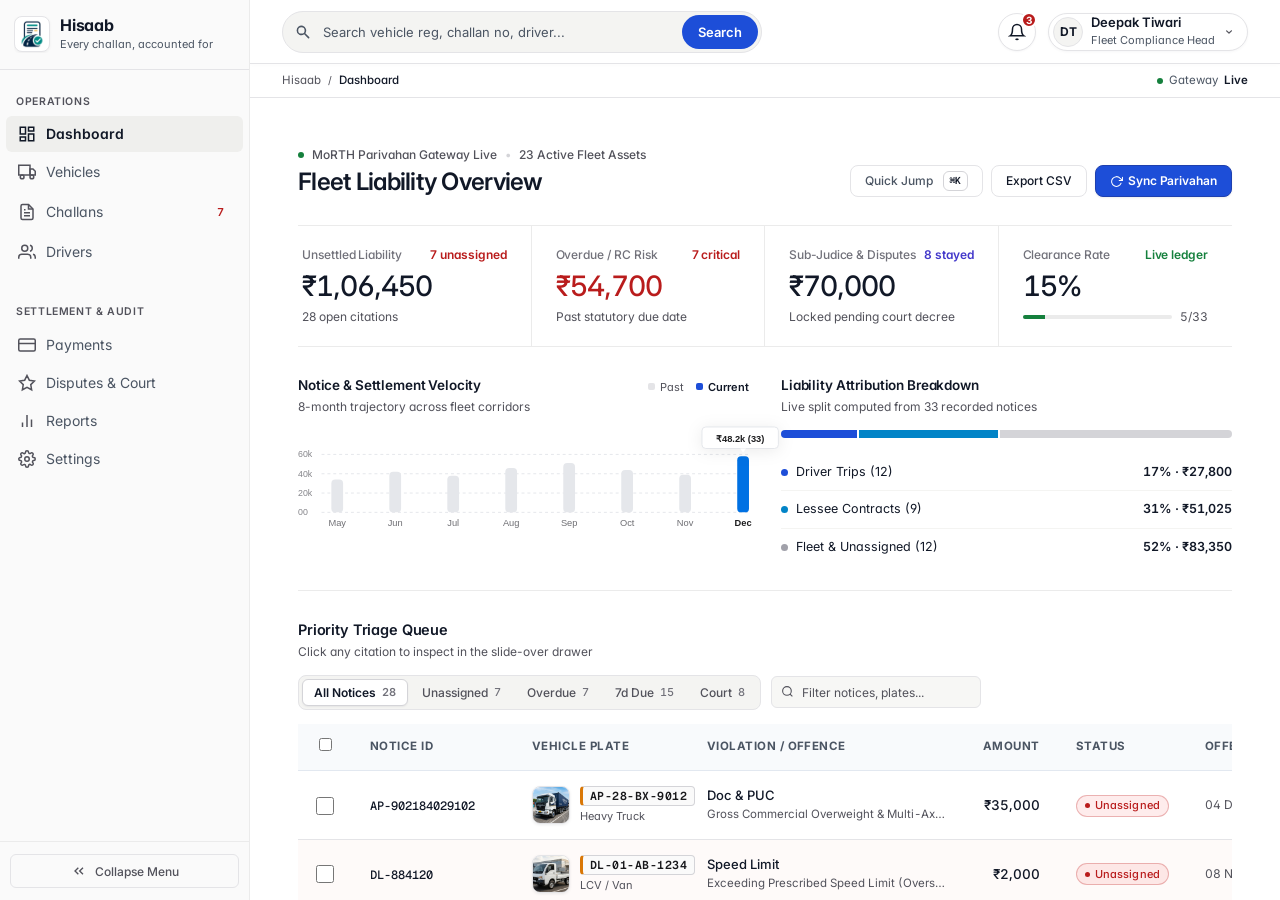
==== commit 8e771321: "fix(audit): resolve all 10 Floto PDF accessibility, UX writing, contrast, and hierarchy issues" ====
--- a/index.html
+++ b/index.html
@@ -229,9 +229,9 @@
             <span>Dashboard</span>
           </div>
         </div>
-        <div style="font-size: 11px; color: #94A3B8; display: flex; align-items: center; gap: 6px;">
-          <span style="display: inline-block; width: 6px; height: 6px; border-radius: 50%; background-color: #43D8C5;"></span>
-          Gateway <strong style="color: #64748B; font-weight: 500;">Live</strong>
+        <div style="font-size: 11.5px; color: #4B5563; display: flex; align-items: center; gap: 6px;">
+          <span style="display: inline-block; width: 6px; height: 6px; border-radius: 50%; background-color: #15803D;" aria-hidden="true"></span>
+          Gateway <strong style="color: #111827; font-weight: 600;">Live</strong>
         </div>
       </nav>
 
@@ -241,7 +241,7 @@
           <!-- View Header (Title, Subtitle, Context Actions - Hidden on Dashboard, Active on other modules) -->
           <div class="view-header" style="display: none;">
             <div class="view-header-title">
-              <h1 id="pageTitle">Operational Dashboard</h1>
+              <h1 id="pageTitle">Fleet Dashboard</h1>
               <p id="pageSubtitle">Real-time compliance KPIs, triage queue & liability breakdown</p>
             </div>
             <div class="view-header-actions" id="viewHeaderActions"></div>
--- a/css/variables.css
+++ b/css/variables.css
@@ -80,9 +80,9 @@
   --status-unassigned-bg: rgba(239, 68, 68, 0.10);
   --status-unassigned-border: rgba(185, 28, 28, 0.28);
 
-  --status-assigned: #1E60FF;       /* Royal Blue: 5.03:1 Contrast on White */
-  --status-assigned-bg: rgba(30, 96, 255, 0.08);
-  --status-assigned-border: rgba(30, 96, 255, 0.22);
+  --status-assigned: #1E40AF;       /* Deep Cobalt 800: 8.5:1 Contrast on Light Tints */
+  --status-assigned-bg: rgba(29, 78, 216, 0.08);
+  --status-assigned-border: rgba(29, 78, 216, 0.24);
 
   --status-pending: #92400E;        /* Amber 800: 4.72:1 Contrast on White */
   --status-pending-bg: rgba(245, 158, 11, 0.12);
--- a/css/components.css
+++ b/css/components.css
@@ -2192,41 +2192,44 @@
   margin-top: -1px;
 }
 
-/* Authentic Commercial Plate Chips across all tables and links (UI Designer Skill) */
+/* Subtle Architectural Plate Chips (Balanced Hierarchy — Rebalanced per Usability Audit) */
 td a[href*="#vehicles?id="].font-mono,
 a[href*="#vehicles?id="].font-mono,
 a[href*="#vehicles?id="]:not(.btn),
+.reg-plate-chip,
 .plate-chip,
 .plate-chip--commercial,
 .vehicle-reg-tag {
   display: inline-flex !important;
   align-items: center !important;
   gap: 5px !important;
-  padding: 3px 8px !important;
-  background: #FFF8D6 !important;
-  border: 1px solid #E6CA65 !important;
-  border-radius: 5px !important;
-  color: #111827 !important;
+  padding: 2px 7px !important;
+  background: #FAFAFA !important;
+  border: 1px solid #D4D4D8 !important;
+  border-left: 3px solid #D97706 !important;
+  border-radius: 4px !important;
+  color: #18181B !important;
   font-family: var(--font-family-mono, monospace) !important;
   font-size: 11.5px !important;
-  font-weight: 700 !important;
-  letter-spacing: 0.05em !important;
+  font-weight: 600 !important;
+  letter-spacing: 0.04em !important;
   text-decoration: none !important;
   white-space: nowrap !important;
   line-height: 1.25 !important;
   font-variant-numeric: tabular-nums !important;
-  box-shadow: 0 1px 2px rgba(15, 23, 42, 0.04) !important;
-  transition: all 0.15s ease !important;
+  box-shadow: none !important;
+  transition: background-color 140ms ease, border-color 140ms ease !important;
 }
 
 td a[href*="#vehicles?id="]:not(.btn):hover,
 a[href*="#vehicles?id="]:not(.btn):hover,
+.reg-plate-chip:hover,
 .plate-chip:hover,
 .plate-chip--commercial:hover {
-  background: #FEF08A !important;
-  border-color: #CA8A04 !important;
-  color: #0F172A !important;
-  box-shadow: 0 2px 4px rgba(15, 23, 42, 0.08) !important;
+  background: #F4F4F2 !important;
+  border-color: #A1A1AA !important;
+  border-left-color: #B45309 !important;
+  color: #09090B !important;
 }
 
 /* Challan Reference Numbers: Clean Monospace Text (Not Plates) */
@@ -3420,7 +3423,7 @@
 
 .empty-state-text {
   font-size: 13px;
-  color: #94A3B8;
+  color: #52525B;
   max-width: 380px;
   margin-bottom: 16px;
 }
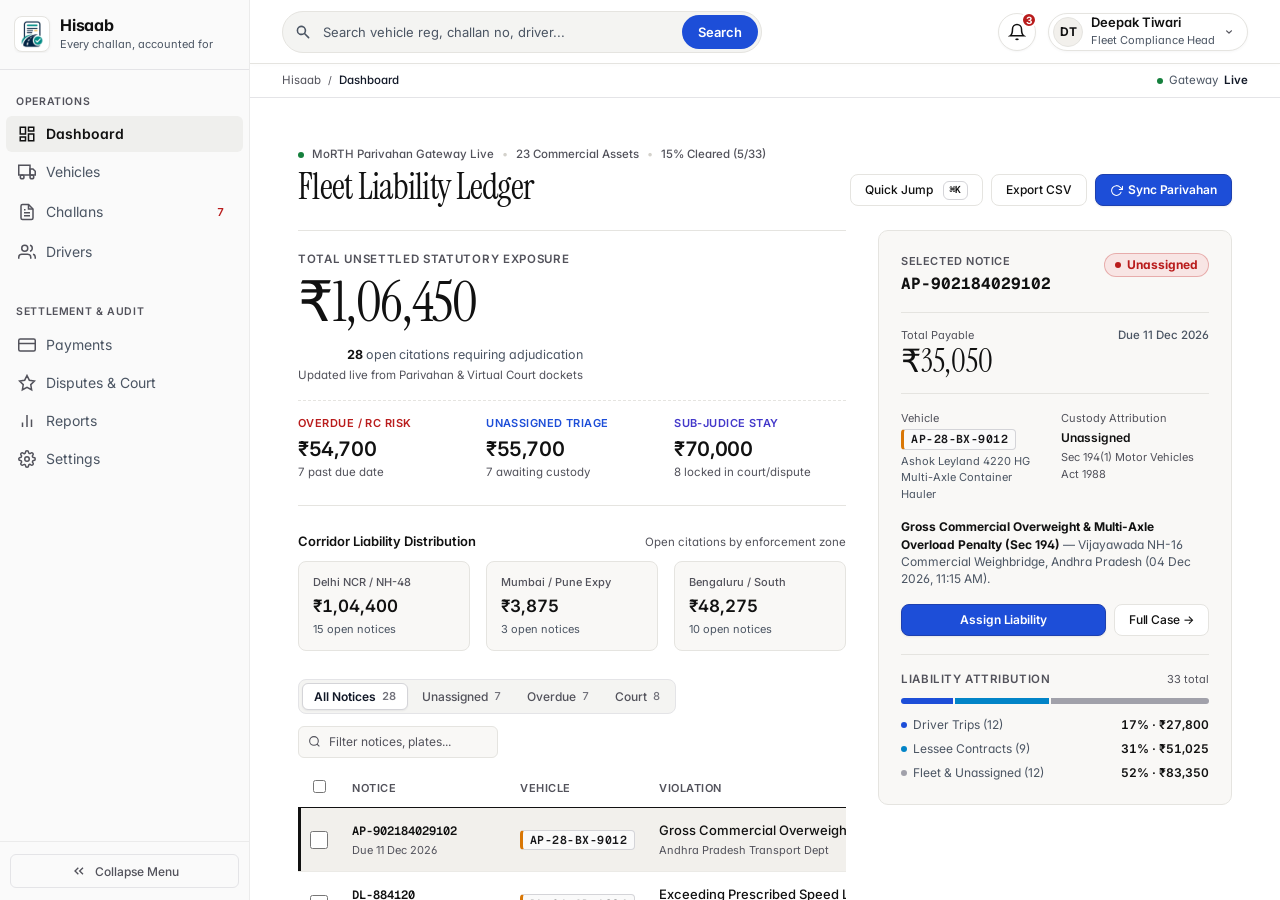
==== commit 0851e755: "design(split-cockpit): Instrument Serif editorial broadsheet ledger + live sticky adjudication inspe" ====
--- a/index.html
+++ b/index.html
@@ -7,10 +7,10 @@
   <link rel="icon" type="image/png" href="assets/images/challanos-logo.png">
   <link rel="apple-touch-icon" href="assets/images/challanos-logo.png">
   
-  <!-- Typography: Inter, Source Sans 3, Geist Mono -->
+  <!-- Typography: Instrument Serif (Editorial Display), Inter (UI), Geist Mono (Tabular IDs) -->
   <link rel="preconnect" href="https://fonts.googleapis.com">
   <link rel="preconnect" href="https://fonts.gstatic.com" crossorigin>
-  <link href="https://fonts.googleapis.com/css2?family=Geist+Mono:wght@400;500;600&family=Inter:wght@400;500;600;700&family=Source+Sans+3:wght@400;600;700&display=swap" rel="stylesheet">
+  <link href="https://fonts.googleapis.com/css2?family=Geist+Mono:wght@400;500;600&family=Instrument+Serif:ital@0;1&family=Inter:wght@400;500;600;700&display=swap" rel="stylesheet">
   
   <!-- ChallanOS Design System Stylesheets -->
   <link rel="stylesheet" href="css/variables.css">
--- a/css/variables.css
+++ b/css/variables.css
@@ -29,18 +29,18 @@
   /* --------------------------------------------------------------------------
      2. Warm Alabaster Canvas & Slate Ink Scale (WCAG AA/AAA)
      -------------------------------------------------------------------------- */
-  --ink: #111827;                 /* Gray 900 - Headings & Monetary Figures */
-  --ink-soft: #1F2937;            /* Gray 800 */
-  --ink-body: #374151;            /* Gray 700 - Body Copy */
-  --ink-muted: #4B5563;           /* Gray 600 - Secondary Metadata */
-  --ink-faint: #52525B;           /* Zinc 600 - 6.8:1 WCAG AA on Alabaster */
-  --canvas: #F7F7F5;              /* Warm Alabaster Paper Canvas */
-  --surface-1: #E4E4E7;           /* Crisp 1px structural hairline */
-  --surface-2: #F4F4F2;           /* Sunken utility surface */
-  --surface-3: #ECECE8;           /* Hover surface */
-
-  --hairline: #E4E4E7;
-  --hairline-medium: #D4D4D8;
+  --ink: #111111;                 /* Deep Editorial Ink */
+  --ink-soft: #1F2937;
+  --ink-body: #374151;
+  --ink-muted: #4B5563;
+  --ink-faint: #52525B;
+  --canvas: #F9F8F6;              /* Warm Gallery Paper */
+  --surface-1: #E5E4E0;           /* Warm 1px structural hairline */
+  --surface-2: #F2F0EC;           /* Sunken warm stone */
+  --surface-3: #E8E6E1;           /* Hover tone */
+
+  --hairline: #E5E4E0;
+  --hairline-medium: #D4D2CC;
   --shadow: rgba(17, 24, 39, 0.05);
 
   /* Aliased Semantic Tokens */
@@ -155,7 +155,8 @@
      5. Typography: Inter & Geist Mono (Tabular Figures)
      -------------------------------------------------------------------------- */
   --font-family-base: "Inter", -apple-system, BlinkMacSystemFont, "Helvetica Neue", Arial, sans-serif;
-  --font-family-display: "Inter", "Source Sans 3", -apple-system, BlinkMacSystemFont, sans-serif;
+  --font-family-serif: "Instrument Serif", Georgia, "Times New Roman", serif;
+  --font-family-display: "Instrument Serif", "Inter", Georgia, serif;
   --font-family-mono: "Geist Mono", "SF Mono", ui-monospace, Menlo, Monaco, Consolas, monospace;
 
   --font-display-xl: 36px;
--- a/css/components.css
+++ b/css/components.css
@@ -5470,5 +5470,154 @@
   }
 }
 
-
-
+/* ==========================================================================
+   18. Asymmetric Split Cockpit & Editorial Broadsheet Ledger
+   ========================================================================== */
+.cockpit-shell {
+  display: grid;
+  grid-template-columns: minmax(0, 1.55fr) minmax(320px, 1fr);
+  gap: 32px;
+  align-items: start;
+}
+
+.cockpit-main {
+  display: flex;
+  flex-direction: column;
+  gap: 28px;
+  min-width: 0;
+}
+
+.cockpit-inspector {
+  position: sticky;
+  top: 24px;
+  background: #F9F8F6;
+  border: 1px solid #E5E4E0;
+  border-radius: 10px;
+  padding: 22px;
+  display: flex;
+  flex-direction: column;
+  gap: 18px;
+}
+
+.editorial-display-title {
+  font-family: var(--font-family-serif, "Instrument Serif", Georgia, serif);
+  font-size: clamp(28px, 2.8vw, 36px);
+  font-weight: 400;
+  color: #111111;
+  letter-spacing: -0.02em;
+  line-height: 1.08;
+  margin: 4px 0 0;
+}
+
+.editorial-hero-ledger {
+  padding: 20px 0 24px;
+  border-top: 1px solid #E5E4E0;
+  border-bottom: 1px solid #E5E4E0;
+  display: flex;
+  flex-direction: column;
+  gap: 16px;
+}
+
+.editorial-hero-amount {
+  font-family: var(--font-family-serif, "Instrument Serif", Georgia, serif);
+  font-size: clamp(42px, 4.4vw, 56px);
+  font-weight: 400;
+  color: #111111;
+  letter-spacing: -0.025em;
+  line-height: 1;
+  font-variant-numeric: tabular-nums;
+}
+
+.editorial-aging-strip {
+  display: grid;
+  grid-template-columns: repeat(3, minmax(0, 1fr));
+  gap: 16px;
+  padding-top: 14px;
+  border-top: 1px dashed #E5E4E0;
+}
+
+.editorial-aging-item {
+  cursor: pointer;
+  padding: 6px 8px;
+  margin: -6px -8px;
+  border-radius: 6px;
+  transition: background-color 140ms ease;
+}
+
+.editorial-aging-item:hover {
+  background-color: #F2F0EC;
+}
+
+.corridor-grid {
+  display: grid;
+  grid-template-columns: repeat(3, minmax(0, 1fr));
+  gap: 16px;
+}
+
+.corridor-stat {
+  padding: 12px 14px;
+  background: #F9F8F6;
+  border: 1px solid #E5E4E0;
+  border-radius: 8px;
+}
+
+.cockpit-table {
+  width: 100%;
+  border-collapse: collapse;
+}
+
+.cockpit-table th {
+  font-size: 11px;
+  font-weight: 600;
+  text-transform: uppercase;
+  letter-spacing: 0.05em;
+  color: #52525B;
+  padding: 10px 12px;
+  border-bottom: 1px solid #111111;
+  text-align: left;
+}
+
+.cockpit-table td {
+  padding: 13px 12px;
+  border-bottom: 1px solid #EBEAE6;
+  vertical-align: middle;
+  font-size: 13px;
+  color: #111111;
+}
+
+.cockpit-row {
+  cursor: pointer;
+  transition: background-color 120ms ease;
+}
+
+.cockpit-row:hover {
+  background-color: #F9F8F6;
+}
+
+.cockpit-row.is-selected {
+  background-color: #F2F0EC;
+}
+
+.cockpit-row.is-selected td:first-child {
+  box-shadow: inset 3px 0 0 #111111;
+}
+
+@media (max-width: 1120px) {
+  .cockpit-shell {
+    grid-template-columns: 1fr;
+  }
+  .cockpit-inspector {
+    position: static;
+  }
+}
+
+@media (max-width: 640px) {
+  .editorial-aging-strip,
+  .corridor-grid {
+    grid-template-columns: 1fr;
+  }
+}
+
+
+
+
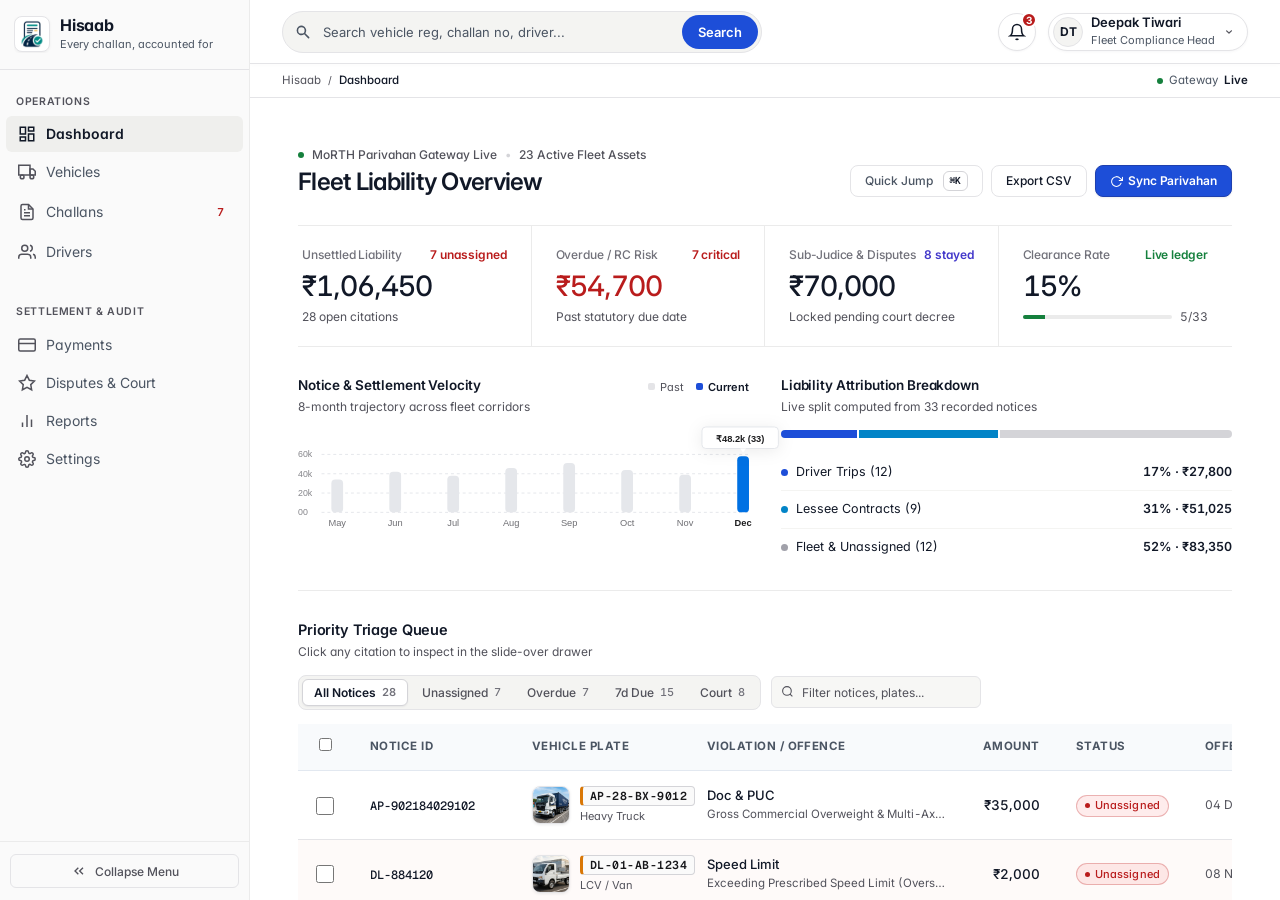
==== commit 604e45c2: "Revert "design(split-cockpit): Instrument Serif editorial broadsheet ledger + live sticky adjudicati" ====
--- a/index.html
+++ b/index.html
@@ -7,10 +7,10 @@
   <link rel="icon" type="image/png" href="assets/images/challanos-logo.png">
   <link rel="apple-touch-icon" href="assets/images/challanos-logo.png">
   
-  <!-- Typography: Instrument Serif (Editorial Display), Inter (UI), Geist Mono (Tabular IDs) -->
+  <!-- Typography: Inter, Source Sans 3, Geist Mono -->
   <link rel="preconnect" href="https://fonts.googleapis.com">
   <link rel="preconnect" href="https://fonts.gstatic.com" crossorigin>
-  <link href="https://fonts.googleapis.com/css2?family=Geist+Mono:wght@400;500;600&family=Instrument+Serif:ital@0;1&family=Inter:wght@400;500;600;700&display=swap" rel="stylesheet">
+  <link href="https://fonts.googleapis.com/css2?family=Geist+Mono:wght@400;500;600&family=Inter:wght@400;500;600;700&family=Source+Sans+3:wght@400;600;700&display=swap" rel="stylesheet">
   
   <!-- ChallanOS Design System Stylesheets -->
   <link rel="stylesheet" href="css/variables.css">
--- a/css/variables.css
+++ b/css/variables.css
@@ -29,18 +29,18 @@
   /* --------------------------------------------------------------------------
      2. Warm Alabaster Canvas & Slate Ink Scale (WCAG AA/AAA)
      -------------------------------------------------------------------------- */
-  --ink: #111111;                 /* Deep Editorial Ink */
-  --ink-soft: #1F2937;
-  --ink-body: #374151;
-  --ink-muted: #4B5563;
-  --ink-faint: #52525B;
-  --canvas: #F9F8F6;              /* Warm Gallery Paper */
-  --surface-1: #E5E4E0;           /* Warm 1px structural hairline */
-  --surface-2: #F2F0EC;           /* Sunken warm stone */
-  --surface-3: #E8E6E1;           /* Hover tone */
-
-  --hairline: #E5E4E0;
-  --hairline-medium: #D4D2CC;
+  --ink: #111827;                 /* Gray 900 - Headings & Monetary Figures */
+  --ink-soft: #1F2937;            /* Gray 800 */
+  --ink-body: #374151;            /* Gray 700 - Body Copy */
+  --ink-muted: #4B5563;           /* Gray 600 - Secondary Metadata */
+  --ink-faint: #52525B;           /* Zinc 600 - 6.8:1 WCAG AA on Alabaster */
+  --canvas: #F7F7F5;              /* Warm Alabaster Paper Canvas */
+  --surface-1: #E4E4E7;           /* Crisp 1px structural hairline */
+  --surface-2: #F4F4F2;           /* Sunken utility surface */
+  --surface-3: #ECECE8;           /* Hover surface */
+
+  --hairline: #E4E4E7;
+  --hairline-medium: #D4D4D8;
   --shadow: rgba(17, 24, 39, 0.05);
 
   /* Aliased Semantic Tokens */
@@ -155,8 +155,7 @@
      5. Typography: Inter & Geist Mono (Tabular Figures)
      -------------------------------------------------------------------------- */
   --font-family-base: "Inter", -apple-system, BlinkMacSystemFont, "Helvetica Neue", Arial, sans-serif;
-  --font-family-serif: "Instrument Serif", Georgia, "Times New Roman", serif;
-  --font-family-display: "Instrument Serif", "Inter", Georgia, serif;
+  --font-family-display: "Inter", "Source Sans 3", -apple-system, BlinkMacSystemFont, sans-serif;
   --font-family-mono: "Geist Mono", "SF Mono", ui-monospace, Menlo, Monaco, Consolas, monospace;
 
   --font-display-xl: 36px;
--- a/css/components.css
+++ b/css/components.css
@@ -5470,154 +5470,5 @@
   }
 }
 
-/* ==========================================================================
-   18. Asymmetric Split Cockpit & Editorial Broadsheet Ledger
-   ========================================================================== */
-.cockpit-shell {
-  display: grid;
-  grid-template-columns: minmax(0, 1.55fr) minmax(320px, 1fr);
-  gap: 32px;
-  align-items: start;
-}
-
-.cockpit-main {
-  display: flex;
-  flex-direction: column;
-  gap: 28px;
-  min-width: 0;
-}
-
-.cockpit-inspector {
-  position: sticky;
-  top: 24px;
-  background: #F9F8F6;
-  border: 1px solid #E5E4E0;
-  border-radius: 10px;
-  padding: 22px;
-  display: flex;
-  flex-direction: column;
-  gap: 18px;
-}
-
-.editorial-display-title {
-  font-family: var(--font-family-serif, "Instrument Serif", Georgia, serif);
-  font-size: clamp(28px, 2.8vw, 36px);
-  font-weight: 400;
-  color: #111111;
-  letter-spacing: -0.02em;
-  line-height: 1.08;
-  margin: 4px 0 0;
-}
-
-.editorial-hero-ledger {
-  padding: 20px 0 24px;
-  border-top: 1px solid #E5E4E0;
-  border-bottom: 1px solid #E5E4E0;
-  display: flex;
-  flex-direction: column;
-  gap: 16px;
-}
-
-.editorial-hero-amount {
-  font-family: var(--font-family-serif, "Instrument Serif", Georgia, serif);
-  font-size: clamp(42px, 4.4vw, 56px);
-  font-weight: 400;
-  color: #111111;
-  letter-spacing: -0.025em;
-  line-height: 1;
-  font-variant-numeric: tabular-nums;
-}
-
-.editorial-aging-strip {
-  display: grid;
-  grid-template-columns: repeat(3, minmax(0, 1fr));
-  gap: 16px;
-  padding-top: 14px;
-  border-top: 1px dashed #E5E4E0;
-}
-
-.editorial-aging-item {
-  cursor: pointer;
-  padding: 6px 8px;
-  margin: -6px -8px;
-  border-radius: 6px;
-  transition: background-color 140ms ease;
-}
-
-.editorial-aging-item:hover {
-  background-color: #F2F0EC;
-}
-
-.corridor-grid {
-  display: grid;
-  grid-template-columns: repeat(3, minmax(0, 1fr));
-  gap: 16px;
-}
-
-.corridor-stat {
-  padding: 12px 14px;
-  background: #F9F8F6;
-  border: 1px solid #E5E4E0;
-  border-radius: 8px;
-}
-
-.cockpit-table {
-  width: 100%;
-  border-collapse: collapse;
-}
-
-.cockpit-table th {
-  font-size: 11px;
-  font-weight: 600;
-  text-transform: uppercase;
-  letter-spacing: 0.05em;
-  color: #52525B;
-  padding: 10px 12px;
-  border-bottom: 1px solid #111111;
-  text-align: left;
-}
-
-.cockpit-table td {
-  padding: 13px 12px;
-  border-bottom: 1px solid #EBEAE6;
-  vertical-align: middle;
-  font-size: 13px;
-  color: #111111;
-}
-
-.cockpit-row {
-  cursor: pointer;
-  transition: background-color 120ms ease;
-}
-
-.cockpit-row:hover {
-  background-color: #F9F8F6;
-}
-
-.cockpit-row.is-selected {
-  background-color: #F2F0EC;
-}
-
-.cockpit-row.is-selected td:first-child {
-  box-shadow: inset 3px 0 0 #111111;
-}
-
-@media (max-width: 1120px) {
-  .cockpit-shell {
-    grid-template-columns: 1fr;
-  }
-  .cockpit-inspector {
-    position: static;
-  }
-}
-
-@media (max-width: 640px) {
-  .editorial-aging-strip,
-  .corridor-grid {
-    grid-template-columns: 1fr;
-  }
-}
-
-
-
-
+
+
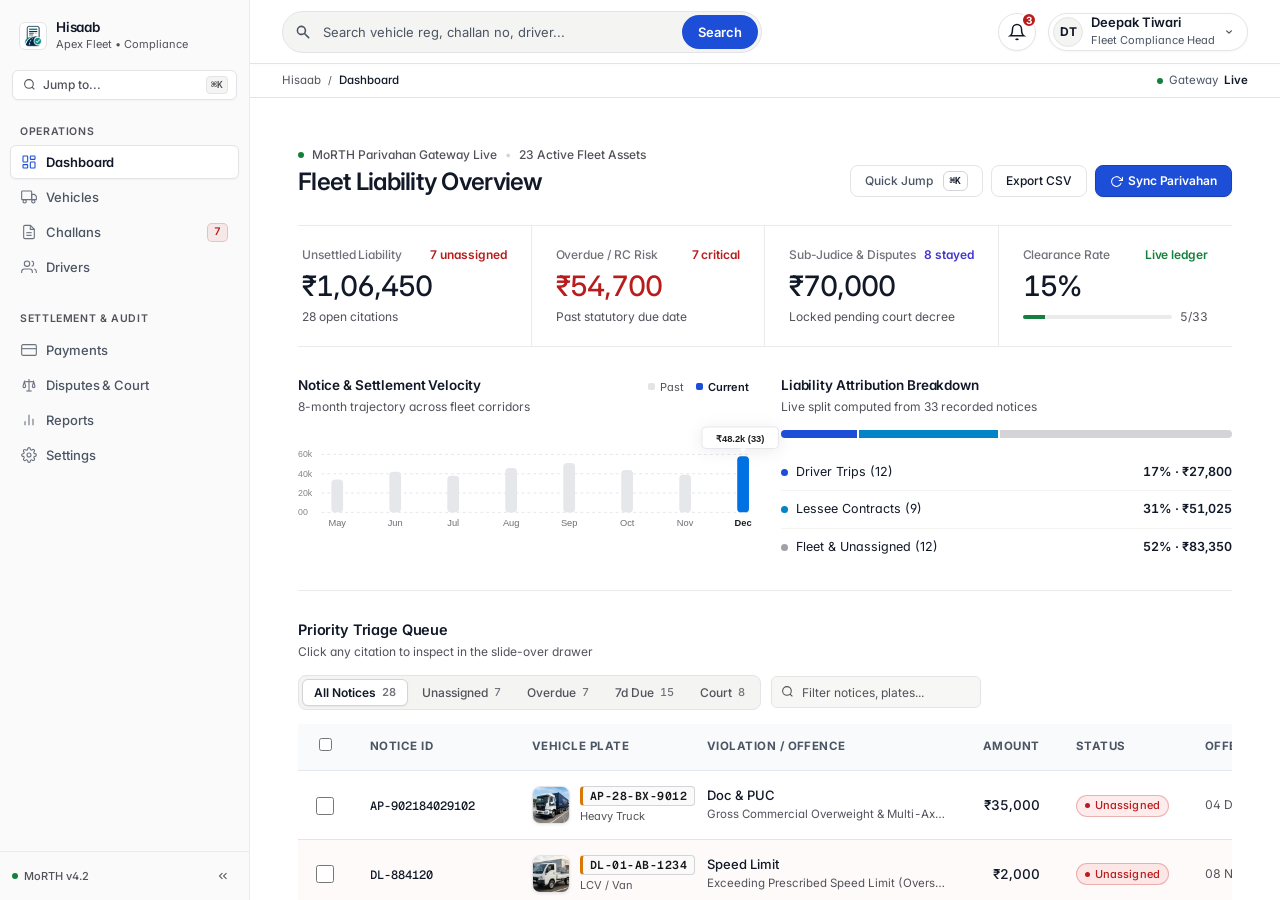
==== commit 78f819c7: "design(sidebar): Linear-inspired workspace pill, Jump-to Cmd+K bar, elevated white active item, and " ====
--- a/index.html
+++ b/index.html
@@ -29,40 +29,51 @@
 
     <!-- 1. Collapsible Left Sidebar -->
     <aside class="app-sidebar" id="appSidebar">
-      <!-- Sidebar Brand Header -->
+      <!-- Sidebar Workspace Header -->
       <div class="sidebar-header">
-        <a href="#dashboard" class="brand-wrapper">
+        <a href="#dashboard" class="brand-wrapper" aria-label="Hisaab — Apex Fleet Workspace">
           <div class="brand-logo-mark">
             <img src="assets/images/challanos-logo.png" alt="Hisaab Logo" class="brand-logo-img">
           </div>
           <div class="brand-text-block">
             <div class="brand-name">Hisaab</div>
-            <div class="brand-subtext">Every challan, accounted for</div>
+            <div class="brand-subtext">Apex Fleet &bull; Compliance</div>
           </div>
         </a>
       </div>
 
+      <!-- Compact Command Palette Trigger -->
+      <div class="sidebar-cmd-wrap">
+        <button type="button" class="sidebar-cmd-btn" onclick="if(window.openCommandPalette) openCommandPalette()" aria-label="Quick search or jump (Command K)">
+          <span class="sidebar-cmd-left">
+            <svg width="13" height="13" viewBox="0 0 24 24" fill="none" stroke="currentColor" stroke-width="2" aria-hidden="true"><circle cx="11" cy="11" r="8"></circle><line x1="21" y1="21" x2="16.65" y2="16.65"></line></svg>
+            <span>Jump to...</span>
+          </span>
+          <kbd class="sidebar-cmd-kbd">⌘K</kbd>
+        </button>
+      </div>
+
       <!-- Navigation Links Container -->
-      <nav class="sidebar-nav-container">
+      <nav class="sidebar-nav-container" aria-label="Primary Navigation">
         <div class="nav-section-label">Operations</div>
         
         <a class="nav-item active" data-route="dashboard" href="#dashboard" data-tooltip="Dashboard" title="Dashboard">
           <div class="nav-icon">
-            <svg width="18" height="18" viewBox="0 0 24 24" fill="none" stroke="currentColor" stroke-width="2"><rect x="3" y="3" width="7" height="9"></rect><rect x="14" y="3" width="7" height="5"></rect><rect x="14" y="12" width="7" height="9"></rect><rect x="3" y="16" width="7" height="5"></rect></svg>
+            <svg width="16" height="16" viewBox="0 0 24 24" fill="none" stroke="currentColor" stroke-width="1.65"><rect x="3" y="3" width="7" height="9" rx="1"></rect><rect x="14" y="3" width="7" height="5" rx="1"></rect><rect x="14" y="12" width="7" height="9" rx="1"></rect><rect x="3" y="16" width="7" height="5" rx="1"></rect></svg>
           </div>
           <span class="nav-label">Dashboard</span>
         </a>
 
         <a class="nav-item" data-route="vehicles" href="#vehicles" data-tooltip="Vehicles" title="Vehicles">
           <div class="nav-icon">
-            <svg width="18" height="18" viewBox="0 0 24 24" fill="none" stroke="currentColor" stroke-width="2"><rect x="1" y="3" width="15" height="13"></rect><polygon points="16 8 20 8 23 11 23 16 16 16 16 8"></polygon><circle cx="5.5" cy="18.5" r="2.5"></circle><circle cx="18.5" cy="18.5" r="2.5"></circle></svg>
+            <svg width="16" height="16" viewBox="0 0 24 24" fill="none" stroke="currentColor" stroke-width="1.65"><rect x="1" y="3" width="15" height="13" rx="1"></rect><polygon points="16 8 20 8 23 11 23 16 16 16 16 8"></polygon><circle cx="5.5" cy="18.5" r="2.5"></circle><circle cx="18.5" cy="18.5" r="2.5"></circle></svg>
           </div>
           <span class="nav-label">Vehicles</span>
         </a>
 
         <a class="nav-item" data-route="challans" href="#challans" data-tooltip="Challans" title="Challans">
           <div class="nav-icon">
-            <svg width="18" height="18" viewBox="0 0 24 24" fill="none" stroke="currentColor" stroke-width="2"><path d="M14 2H6a2 2 0 0 0-2 2v16a2 2 0 0 0 2 2h12a2 2 0 0 0 2-2V8z"></path><polyline points="14 2 14 8 20 8"></polyline><line x1="16" y1="13" x2="8" y2="13"></line><line x1="16" y1="17" x2="8" y2="17"></line><polyline points="10 9 9 9 8 9"></polyline></svg>
+            <svg width="16" height="16" viewBox="0 0 24 24" fill="none" stroke="currentColor" stroke-width="1.65"><path d="M14 2H6a2 2 0 0 0-2 2v16a2 2 0 0 0 2 2h12a2 2 0 0 0 2-2V8z"></path><polyline points="14 2 14 8 20 8"></polyline><line x1="16" y1="13" x2="8" y2="13"></line><line x1="16" y1="17" x2="8" y2="17"></line></svg>
           </div>
           <span class="nav-label">Challans</span>
           <span class="nav-badge danger" id="unassignedNavBadge">2</span>
@@ -70,50 +81,53 @@
 
         <a class="nav-item" data-route="drivers" href="#drivers" data-tooltip="Drivers" title="Drivers">
           <div class="nav-icon">
-            <svg width="18" height="18" viewBox="0 0 24 24" fill="none" stroke="currentColor" stroke-width="2"><path d="M17 21v-2a4 4 0 0 0-4-4H5a4 4 0 0 0-4 4v2"></path><circle cx="9" cy="7" r="4"></circle><path d="M23 21v-2a4 4 0 0 0-3-3.87"></path><path d="M16 3.13a4 4 0 0 1 0 7.75"></path></svg>
+            <svg width="16" height="16" viewBox="0 0 24 24" fill="none" stroke="currentColor" stroke-width="1.65"><path d="M17 21v-2a4 4 0 0 0-4-4H5a4 4 0 0 0-4 4v2"></path><circle cx="9" cy="7" r="4"></circle><path d="M23 21v-2a4 4 0 0 0-3-3.87"></path><path d="M16 3.13a4 4 0 0 1 0 7.75"></path></svg>
           </div>
           <span class="nav-label">Drivers</span>
         </a>
 
-        <div class="nav-section-label" style="margin-top: 20px;">Settlement &amp; Audit</div>
+        <div class="nav-section-label" style="margin-top: 14px;">Settlement &amp; Audit</div>
 
         <a class="nav-item" data-route="payments" href="#payments" data-tooltip="Payments" title="Payments">
           <div class="nav-icon">
-            <svg width="18" height="18" viewBox="0 0 24 24" fill="none" stroke="currentColor" stroke-width="2"><rect x="1" y="4" width="22" height="16" rx="2" ry="2"></rect><line x1="1" y1="10" x2="23" y2="10"></line></svg>
+            <svg width="16" height="16" viewBox="0 0 24 24" fill="none" stroke="currentColor" stroke-width="1.65"><rect x="1" y="4" width="22" height="16" rx="2" ry="2"></rect><line x1="1" y1="10" x2="23" y2="10"></line></svg>
           </div>
           <span class="nav-label">Payments</span>
         </a>
 
         <a class="nav-item" data-route="disputes" href="#disputes" data-tooltip="Disputes & Court" title="Disputes & Court">
           <div class="nav-icon">
-            <svg width="18" height="18" viewBox="0 0 24 24" fill="none" stroke="currentColor" stroke-width="2"><polygon points="12 2 15.09 8.26 22 9.27 17 14.14 18.18 21.02 12 17.77 5.82 21.02 7 14.14 2 9.27 8.91 8.26 12 2"></polygon></svg>
+            <svg width="16" height="16" viewBox="0 0 24 24" fill="none" stroke="currentColor" stroke-width="1.65"><line x1="12" y1="3" x2="12" y2="21"></line><path d="M5 7h14"></path><path d="M3 14l2-7 2 7a2 2 0 0 1-4 0z"></path><path d="M17 14l2-7 2 7a2 2 0 0 1-4 0z"></path><line x1="8" y1="21" x2="16" y2="21"></line></svg>
           </div>
           <span class="nav-label">Disputes &amp; Court</span>
         </a>
 
         <a class="nav-item" data-route="reports" href="#reports" data-tooltip="Reports" title="Reports">
           <div class="nav-icon">
-            <svg width="18" height="18" viewBox="0 0 24 24" fill="none" stroke="currentColor" stroke-width="2"><line x1="18" y1="20" x2="18" y2="10"></line><line x1="12" y1="20" x2="12" y2="4"></line><line x1="6" y1="20" x2="6" y2="14"></line></svg>
+            <svg width="16" height="16" viewBox="0 0 24 24" fill="none" stroke="currentColor" stroke-width="1.65"><line x1="18" y1="20" x2="18" y2="10"></line><line x1="12" y1="20" x2="12" y2="4"></line><line x1="6" y1="20" x2="6" y2="14"></line></svg>
           </div>
           <span class="nav-label">Reports</span>
         </a>
 
         <a class="nav-item" data-route="settings" href="#settings" data-tooltip="Settings" title="Settings">
           <div class="nav-icon">
-            <svg width="18" height="18" viewBox="0 0 24 24" fill="none" stroke="currentColor" stroke-width="2"><circle cx="12" cy="12" r="3"></circle><path d="M19.4 15a1.65 1.65 0 0 0 .33 1.82l.06.06a2 2 0 0 1 0 2.83 2 2 0 0 1-2.83 0l-.06-.06a1.65 1.65 0 0 0-1.82-.33 1.65 1.65 0 0 0-1 1.51V21a2 2 0 0 1-2 2 2 2 0 0 1-2-2v-.09A1.65 1.65 0 0 0 9 19.4a1.65 1.65 0 0 0-1.82.33l-.06.06a2 2 0 0 1-2.83 0 2 2 0 0 1 0-2.83l.06-.06a1.65 1.65 0 0 0 .33-1.82 1.65 1.65 0 0 0-1.51-1H3a2 2 0 0 1-2-2 2 2 0 0 1 2-2h.09A1.65 1.65 0 0 0 4.6 9a1.65 1.65 0 0 0-.33-1.82l-.06-.06a2 2 0 0 1 0-2.83 2 2 0 0 1 2.83 0l.06.06a1.65 1.65 0 0 0 1.82.33H9a1.65 1.65 0 0 0 1-1.51V3a2 2 0 0 1 2-2 2 2 0 0 1 2 2v.09a1.65 1.65 0 0 0 1 1.51 1.65 1.65 0 0 0 1.82-.33l.06-.06a2 2 0 0 1 2.83 0 2 2 0 0 1 0 2.83l-.06.06a1.65 1.65 0 0 0-.33 1.82V9a1.65 1.65 0 0 0 1.51 1H21a2 2 0 0 1 2 2 2 2 0 0 1-2 2h-.09a1.65 1.65 0 0 0-1.51 1z"></path></svg>
+            <svg width="16" height="16" viewBox="0 0 24 24" fill="none" stroke="currentColor" stroke-width="1.65"><circle cx="12" cy="12" r="3"></circle><path d="M19.4 15a1.65 1.65 0 0 0 .33 1.82l.06.06a2 2 0 0 1 0 2.83 2 2 0 0 1-2.83 0l-.06-.06a1.65 1.65 0 0 0-1.82-.33 1.65 1.65 0 0 0-1 1.51V21a2 2 0 0 1-2 2 2 2 0 0 1-2-2v-.09A1.65 1.65 0 0 0 9 19.4a1.65 1.65 0 0 0-1.82.33l-.06.06a2 2 0 0 1-2.83 0 2 2 0 0 1 0-2.83l.06-.06a1.65 1.65 0 0 0 .33-1.82 1.65 1.65 0 0 0-1.51-1H3a2 2 0 0 1-2-2 2 2 0 0 1 2-2h.09A1.65 1.65 0 0 0 4.6 9a1.65 1.65 0 0 0-.33-1.82l-.06-.06a2 2 0 0 1 0-2.83 2 2 0 0 1 2.83 0l.06.06a1.65 1.65 0 0 0 1.82.33H9a1.65 1.65 0 0 0 1-1.51V3a2 2 0 0 1 2-2 2 2 0 0 1 2 2v.09a1.65 1.65 0 0 0 1 1.51 1.65 1.65 0 0 0 1.82-.33l.06-.06a2 2 0 0 1 2.83 0 2 2 0 0 1 0 2.83l-.06.06a1.65 1.65 0 0 0-.33 1.82V9a1.65 1.65 0 0 0 1.51 1H21a2 2 0 0 1 2 2 2 2 0 0 1-2 2h-.09a1.65 1.65 0 0 0-1.51 1z"></path></svg>
           </div>
           <span class="nav-label">Settings</span>
         </a>
       </nav>
 
-      <!-- Sidebar Footer (Collapse Toggle) -->
+      <!-- Sidebar Footer (Operator Meta + Compact Collapse Control) -->
       <div class="sidebar-footer">
-        <button class="sidebar-collapse-btn" id="sidebarCollapseBtn" type="button" title="Toggle Sidebar Width">
-          <svg width="16" height="16" viewBox="0 0 24 24" fill="none" stroke="currentColor" stroke-width="2">
+        <div class="sidebar-footer-meta">
+          <span class="sidebar-footer-dot" aria-hidden="true"></span>
+          <span>MoRTH v4.2</span>
+        </div>
+        <button class="sidebar-collapse-btn" id="sidebarCollapseBtn" type="button" title="Collapse Sidebar" aria-label="Collapse Sidebar">
+          <svg width="14" height="14" viewBox="0 0 24 24" fill="none" stroke="currentColor" stroke-width="1.8" aria-hidden="true">
             <polyline points="11 17 6 12 11 7"></polyline>
             <polyline points="18 17 13 12 18 7"></polyline>
           </svg>
-          <span class="sidebar-collapse-text">Collapse Menu</span>
         </button>
       </div>
     </aside>
--- a/css/layout.css
+++ b/css/layout.css
@@ -28,37 +28,42 @@
   position: relative;
 }
 
-/* Sidebar Brand Header with Natural Breathing Room */
+/* Sidebar Brand Header (Linear-style Workspace Pill) */
 .sidebar-header {
-  padding: 16px 14px;
+  padding: 14px 12px 10px;
   display: flex;
   align-items: center;
   justify-content: space-between;
-  border-bottom: 1px solid var(--line);
 }
 
 .brand-wrapper {
   display: flex;
   align-items: center;
-  gap: 10px;
+  gap: 9px;
+  padding: 5px 7px;
+  border-radius: 7px;
+  width: 100%;
   text-decoration: none;
   overflow: hidden;
   white-space: nowrap;
+  transition: background-color 140ms ease;
+}
+
+.brand-wrapper:hover {
+  background-color: #EFEFED;
 }
 
 .brand-logo-mark {
-  width: 36px;
-  height: 36px;
-  border-radius: 8px;
+  width: 28px;
+  height: 28px;
+  border-radius: 6px;
   background: #FFFFFF;
   display: flex;
   align-items: center;
   justify-content: center;
-  padding: 3px;
-  border: 1px solid var(--surface-1);
-  box-shadow: 0 1px 3px rgba(0, 0, 0, 0.05);
+  padding: 2px;
+  border: 1px solid #E4E4E7;
   flex-shrink: 0;
-  transition: transform var(--transition-fast);
 }
 
 .brand-logo-img {
@@ -68,18 +73,14 @@
   display: block;
 }
 
-.brand-wrapper:hover .brand-logo-mark {
-  transform: scale(1.05);
-}
-
 .brand-text-block {
   display: flex;
   flex-direction: column;
 }
 
 .brand-name {
-  font-size: 16px;
-  font-weight: 700;
+  font-size: 13.5px;
+  font-weight: 600;
   color: var(--ink);
   letter-spacing: -0.015em;
   display: flex;
@@ -89,21 +90,68 @@
 
 .brand-subtext {
   font-size: 11px;
-  color: var(--text-2);
+  color: var(--text-3);
   font-weight: 400;
   margin-top: 1px;
   letter-spacing: 0;
   white-space: nowrap;
 }
 
+/* Compact Sidebar Command Trigger (Cmd+K) */
+.sidebar-cmd-wrap {
+  padding: 2px 12px 8px;
+}
+
+.sidebar-cmd-btn {
+  width: 100%;
+  height: 30px;
+  padding: 0 8px 0 10px;
+  border-radius: 6px;
+  background: #FFFFFF;
+  border: 1px solid #E4E4E7;
+  color: #52525B;
+  font-size: 12px;
+  font-weight: 500;
+  display: flex;
+  align-items: center;
+  justify-content: space-between;
+  cursor: pointer;
+  box-shadow: 0 1px 2px rgba(17, 24, 39, 0.03);
+  transition: border-color 140ms ease, color 140ms ease;
+}
+
+.sidebar-cmd-btn:hover {
+  border-color: #D4D4D8;
+  color: #111827;
+}
+
+.sidebar-cmd-left {
+  display: inline-flex;
+  align-items: center;
+  gap: 7px;
+}
+
+.sidebar-cmd-kbd {
+  height: 18px;
+  min-width: 18px;
+  padding: 0 4px;
+  font-size: 10px;
+  font-weight: 600;
+  color: #52525B;
+  background: #F4F4F2;
+  border: 1px solid #E4E4E7;
+  border-radius: 4px;
+  box-shadow: none;
+}
+
 /* Sidebar Navigation Items */
 .sidebar-nav-container {
   flex: 1;
   overflow-y: auto;
-  padding: 12px 6px 18px;
+  padding: 4px 10px 16px;
   display: flex;
   flex-direction: column;
-  gap: 2px;
+  gap: 1px;
 }
 
 .sidebar-nav-container::-webkit-scrollbar {
@@ -127,36 +175,39 @@
 .nav-item {
   display: flex;
   align-items: center;
-  gap: 10px;
-  padding: 8px 12px;
-  border-radius: var(--radius-md);
-  color: var(--text-2);
-  font-size: var(--font-nav-item, 14px);
-  line-height: 20px;
-  font-weight: 400;
-  transition: all 160ms var(--ease-apple);
+  gap: 9px;
+  padding: 6.5px 10px;
+  border-radius: 6px;
+  color: #4B5563;
+  font-size: 13px;
+  line-height: 19px;
+  font-weight: 500;
+  transition: background-color 120ms ease, color 120ms ease;
   position: relative;
   text-decoration: none;
   cursor: pointer;
   user-select: none;
+  border: 1px solid transparent;
 }
 
 .nav-item:hover {
-  background: var(--surface-2);
-  color: var(--ink);
+  background: #EFEFED;
+  color: #111827;
 }
 
 .nav-item:hover .nav-icon {
-  color: var(--ink);
-}
-
-/* Active item = Linear/Mercury quiet architectural pill */
+  color: #111827;
+}
+
+/* Active item = Crisp Elevated White Pill with 1px Hairline */
 .nav-item.active {
-  background: #EFEFED;
-  color: var(--ink, #111827);
+  background: #FFFFFF;
+  color: #111827;
   font-weight: 600;
   border-radius: 6px;
-  padding-left: 12px;
+  border-color: #E4E4E7;
+  box-shadow: 0 1px 2px rgba(17, 24, 39, 0.04);
+  padding-left: 10px;
 }
 
 .nav-item.active::before {
@@ -164,18 +215,18 @@
 }
 
 .nav-item.active .nav-icon {
-  color: var(--ink, #111827);
+  color: var(--color-primary, #1D4ED8);
 }
 
 .nav-icon {
-  width: 18px;
-  height: 18px;
-  display: flex;
-  align-items: center;
-  justify-content: center;
-  color: var(--text-3);
+  width: 16px;
+  height: 16px;
+  display: flex;
+  align-items: center;
+  justify-content: center;
+  color: #6B7280;
   flex-shrink: 0;
-  transition: color 150ms ease;
+  transition: color 120ms ease;
 }
 
 .nav-label {
@@ -183,40 +234,35 @@
   white-space: nowrap;
   overflow: hidden;
   text-overflow: ellipsis;
-  letter-spacing: 0;
+  letter-spacing: -0.005em;
 }
 
 .nav-badge {
-  font-size: 11px;
+  font-size: 10.5px;
   font-weight: 600;
-  padding: 2px 7px;
-  border-radius: var(--radius-pill, 9999px);
-  background-color: var(--surface-1);
-  color: var(--text-2);
+  padding: 1px 6px;
+  border-radius: 5px;
+  background-color: #EFEFED;
+  color: #4B5563;
   font-variant-numeric: tabular-nums;
-}
-
-.nav-item.active .nav-badge {
-  color: #FFFFFF;
-  background-color: var(--color-primary, #1E60FF);
+  line-height: 1.4;
 }
 
 .nav-badge.danger {
-  background-color: transparent;
-  color: var(--status-unassigned);
-  border: none;
-  box-shadow: none;
+  background-color: rgba(185, 28, 28, 0.08);
+  color: #B91C1C;
+  border: 1px solid rgba(185, 28, 28, 0.2);
 }
 
 .nav-item.active .nav-badge.danger {
-  background-color: transparent;
-  color: var(--text-2);
-  border: none;
-}
-
-/* Sidebar Footer (Collapse Toggle) */
+  background-color: rgba(185, 28, 28, 0.10);
+  color: #B91C1C;
+  border: 1px solid rgba(185, 28, 28, 0.22);
+}
+
+/* Sidebar Footer (Status Meta + Compact Collapse Toggle) */
 .sidebar-footer {
-  padding: 12px 10px;
+  padding: 10px 12px;
   border-top: 1px solid #EBEBEB;
   display: flex;
   align-items: center;
@@ -224,27 +270,40 @@
   margin-top: auto;
 }
 
+.sidebar-footer-meta {
+  display: inline-flex;
+  align-items: center;
+  gap: 6px;
+  font-size: 11px;
+  font-weight: 500;
+  color: #52525B;
+}
+
+.sidebar-footer-dot {
+  width: 6px;
+  height: 6px;
+  border-radius: 50%;
+  background: #15803D;
+}
+
 .sidebar-collapse-btn {
   display: flex;
   align-items: center;
   justify-content: center;
-  gap: 8px;
-  width: 100%;
-  padding: 8px 10px;
+  width: 28px;
+  height: 28px;
   border-radius: 6px;
   color: #52525B;
-  font-size: 12px;
-  font-weight: 500;
   background: transparent;
-  border: 1px solid #E4E4E7;
-  cursor: pointer;
-  transition: background-color 140ms ease, color 140ms ease, border-color 140ms ease;
+  border: 1px solid transparent;
+  cursor: pointer;
+  transition: background-color 120ms ease, color 120ms ease, border-color 120ms ease;
 }
 
 .sidebar-collapse-btn:hover {
-  background: #EFEFED;
+  background: #FFFFFF;
   color: #111827;
-  border-color: #D4D4D8;
+  border-color: #E4E4E7;
 }
 
 /* Collapsed Sidebar State */
@@ -256,7 +315,8 @@
 .app-sidebar.collapsed .nav-label,
 .app-sidebar.collapsed .nav-badge,
 .app-sidebar.collapsed .nav-section-label,
-.app-sidebar.collapsed .sidebar-collapse-text {
+.app-sidebar.collapsed .sidebar-cmd-wrap,
+.app-sidebar.collapsed .sidebar-footer-meta {
   display: none !important;
 }
 
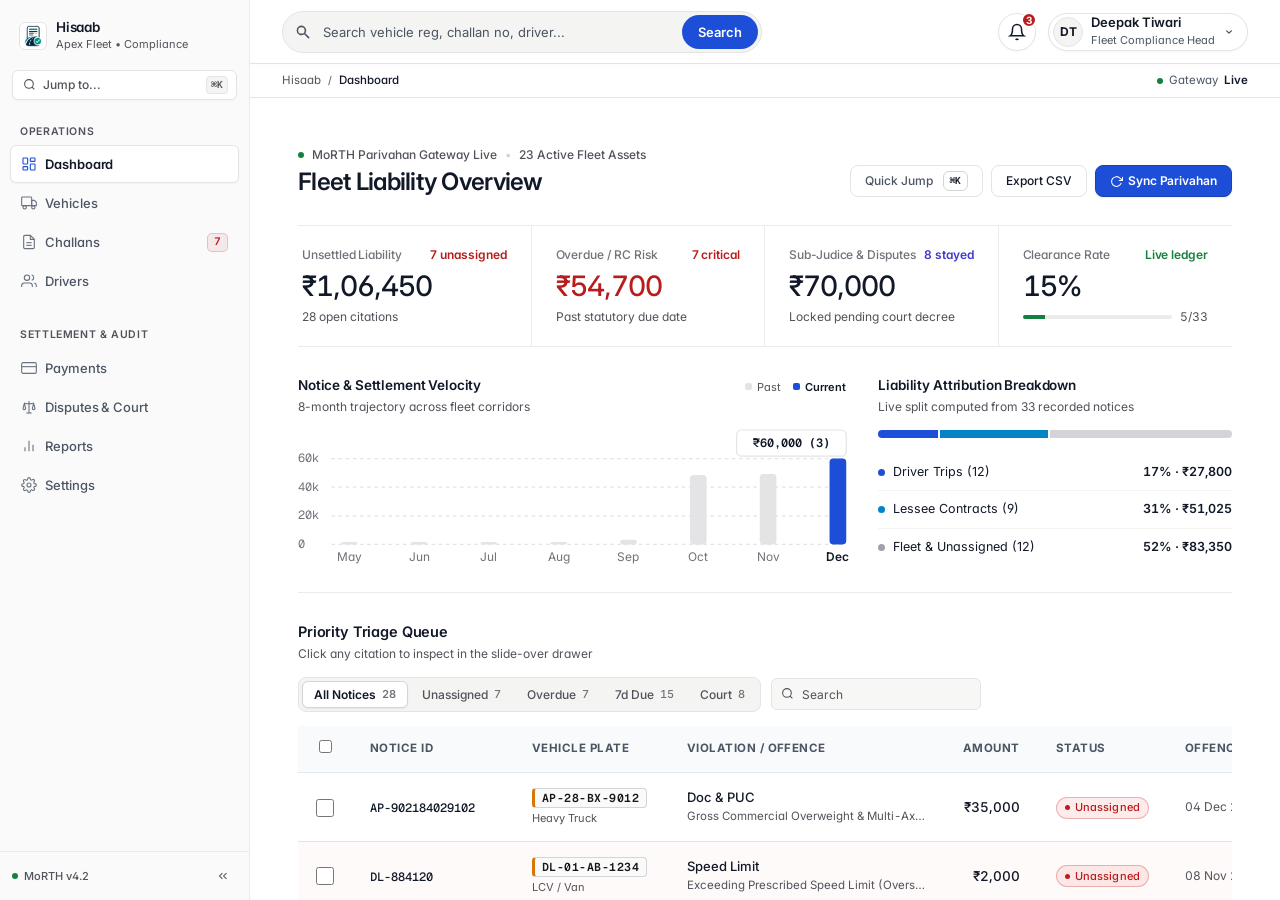
==== commit 7ee56541: "unslop: eliminate gradients, glows, placeholder charts, table thumbnails, and uppercase label clutte" ====
--- a/index.html
+++ b/index.html
@@ -315,7 +315,7 @@
         <!-- Automated Rules Engine Suggestion -->
         <div id="assignRecommendationBox" style="background-color: var(--color-primary-subtle); border: 1px solid var(--color-primary-light); border-radius: var(--radius-md); padding: 12px;">
           <div style="display: flex; align-items: center; justify-content: space-between;">
-            <span style="font-size: 11px; font-weight: 700; text-transform: uppercase; color: var(--color-primary); letter-spacing: 0.05em;">Automated Recommendation</span>
+            <span style="font-size: 12px; font-weight: 600; color: var(--color-primary);">Automated recommendation</span>
             <span class="badge badge--assigned" id="assignRuleConfidence">94% Confidence</span>
           </div>
           <div style="font-size: 13px; font-weight: 600; color: var(--color-text-main); margin-top: 4px;" id="assignRuleParty">Suggested: Driver (Rajesh Kumar)</div>
@@ -390,7 +390,7 @@
         <div>
           <div style="display: flex; align-items: center; gap: 8px;">
             <h3 class="modal-title">Settle Traffic Challan</h3>
-            <span class="badge badge--neutral" style="font-size: 10px; text-transform: uppercase;">Simulated Gateway</span>
+            <span class="badge badge--neutral" style="font-size: 11px;">Simulated gateway</span>
           </div>
           <p class="text-xs text-muted">Direct gateway settlement & recovery classification (Demo Rail)</p>
         </div>
@@ -494,8 +494,8 @@
 
         <!-- Financial Entity Separation (Payer vs Responsible Party vs Recovery Party) -->
         <div style="border: 1px solid var(--color-border); border-radius: var(--radius-md); padding: 12px; background: #FFF;">
-          <div style="font-weight: 600; font-size: 12px; color: var(--color-text-main); margin-bottom: 8px; text-transform: uppercase; letter-spacing: 0.5px;">
-            Financial Separation: Payer vs Recovery
+          <div style="font-weight: 600; font-size: 12px; color: var(--color-text-main); margin-bottom: 8px;">
+            Financial separation: Payer vs. recovery
           </div>
           <div style="display: grid; grid-template-columns: 1fr 1fr; gap: var(--space-3);">
             <div class="form-group">
@@ -577,8 +577,8 @@
 
         <!-- Gateway Outcome Test Control -->
         <div style="border: 1px solid var(--hairline); background: var(--surface-2); border-radius: var(--radius-md); padding: 12px;">
-          <div style="font-weight: 700; font-size: 11px; text-transform: uppercase; letter-spacing: 0.05em; color: var(--text-2); margin-bottom: 8px;">
-            Gateway Response Mode
+          <div style="font-weight: 600; font-size: 12px; color: var(--text-2); margin-bottom: 8px;">
+            Gateway response mode
           </div>
           <div style="display: flex; gap: var(--space-4); font-size: 12.5px; flex-wrap: wrap;">
             <label style="display: flex; align-items: center; gap: 6px; cursor: pointer;">
@@ -1256,8 +1256,8 @@
 
         <!-- Judicial Action / Order Simulation Form -->
         <div style="border: 1px solid var(--hairline); border-radius: var(--radius-md); padding: 14px; background: #FFF;">
-          <div style="font-weight: 700; font-size: 12px; color: var(--color-text-main); margin-bottom: 10px; text-transform: uppercase; letter-spacing: 0.04em;">
-            Record Court Decree / Compounding Order
+          <div style="font-weight: 600; font-size: 12px; color: var(--color-text-main); margin-bottom: 10px;">
+            Record court decree or compounding order
           </div>
 
           <div class="form-group">
--- a/css/layout.css
+++ b/css/layout.css
@@ -175,14 +175,14 @@
 .nav-item {
   display: flex;
   align-items: center;
-  gap: 9px;
-  padding: 6.5px 10px;
+  gap: 8px;
+  padding: 8px 10px;
   border-radius: 6px;
   color: #4B5563;
   font-size: 13px;
-  line-height: 19px;
+  line-height: 20px;
   font-weight: 500;
-  transition: background-color 120ms ease, color 120ms ease;
+  transition: background-color 140ms ease, color 140ms ease;
   position: relative;
   text-decoration: none;
   cursor: pointer;
--- a/css/components.css
+++ b/css/components.css
@@ -544,7 +544,7 @@
 }
 
 .framer-live-dot {
-  animation: framerPulseDot 2.4s cubic-bezier(0.4, 0, 0.6, 1) infinite;
+  animation: none;
 }
 
 /* 1. Calm Editorial Header */
@@ -1526,15 +1526,12 @@
   box-shadow: var(--shadow-sm);
 }
 
-/* Top-Left Atmospheric Blue Highlight Card */
+/* Solid Architectural Primary Card (No Gradients or Diagonal Stripes) */
 .finexy-metric-card.hero-green {
-  background: linear-gradient(145deg, #1766AD 0%, #123B65 100%);
-  background-image: 
-    linear-gradient(145deg, #1766AD 0%, #123B65 100%),
-    repeating-linear-gradient(45deg, rgba(255, 255, 255, 0.04), rgba(255, 255, 255, 0.04) 4px, transparent 4px, transparent 8px);
+  background: #141413;
   color: #FFFFFF;
-  border: 1px solid rgba(67, 216, 197, 0.3);
-  box-shadow: 0 8px 24px -4px rgba(23, 102, 173, 0.35);
+  border: 1px solid #27272A;
+  box-shadow: 0 1px 2px rgba(17, 24, 39, 0.08);
   position: relative;
   overflow: hidden;
 }
@@ -1700,7 +1697,7 @@
 
 .finexy-progress-fill {
   height: 100%;
-  background: linear-gradient(90deg, #242329 0%, #123B65 100%);
+  background: var(--color-primary, #1D4ED8);
   border-radius: 9999px;
 }
 
@@ -1766,18 +1763,15 @@
 }
 
 .finexy-physical-card.black-card {
-  background: linear-gradient(135deg, #242329 0%, #17161B 100%);
+  background: #18181B;
   color: #FFFFFF;
   border: 1px solid rgba(255, 255, 255, 0.12);
 }
 
 .finexy-physical-card.green-card {
-  background: linear-gradient(135deg, #1766AD 0%, #123B65 100%);
-  background-image: 
-    linear-gradient(135deg, #1766AD 0%, #123B65 100%),
-    repeating-linear-gradient(45deg, rgba(255, 255, 255, 0.04), rgba(255, 255, 255, 0.04) 4px, transparent 4px, transparent 8px);
+  background: #1E3A8A;
   color: #FFFFFF;
-  border: 1px solid rgba(67, 216, 197, 0.3);
+  border: 1px solid rgba(255, 255, 255, 0.16);
 }
 
 .finexy-card-top-status {
@@ -3886,20 +3880,12 @@
 
 .urgent-pulse-dot {
   display: inline-block;
-  width: 7px;
-  height: 7px;
+  width: 6px;
+  height: 6px;
   border-radius: 50%;
   background-color: var(--status-unassigned);
-  margin-right: 5px;
+  margin-right: 4px;
   vertical-align: middle;
-  box-shadow: 0 0 0 0 rgba(217, 45, 32, 0.7);
-  animation: urgentPulse 2s infinite cubic-bezier(0.4, 0, 0.6, 1);
-}
-
-@keyframes urgentPulse {
-  0% { transform: scale(0.95); box-shadow: 0 0 0 0 rgba(217, 45, 32, 0.6); }
-  70% { transform: scale(1); box-shadow: 0 0 0 6px rgba(217, 45, 32, 0); }
-  100% { transform: scale(0.95); box-shadow: 0 0 0 0 rgba(217, 45, 32, 0); }
 }
 
 /* --------------------------------------------------------------------------
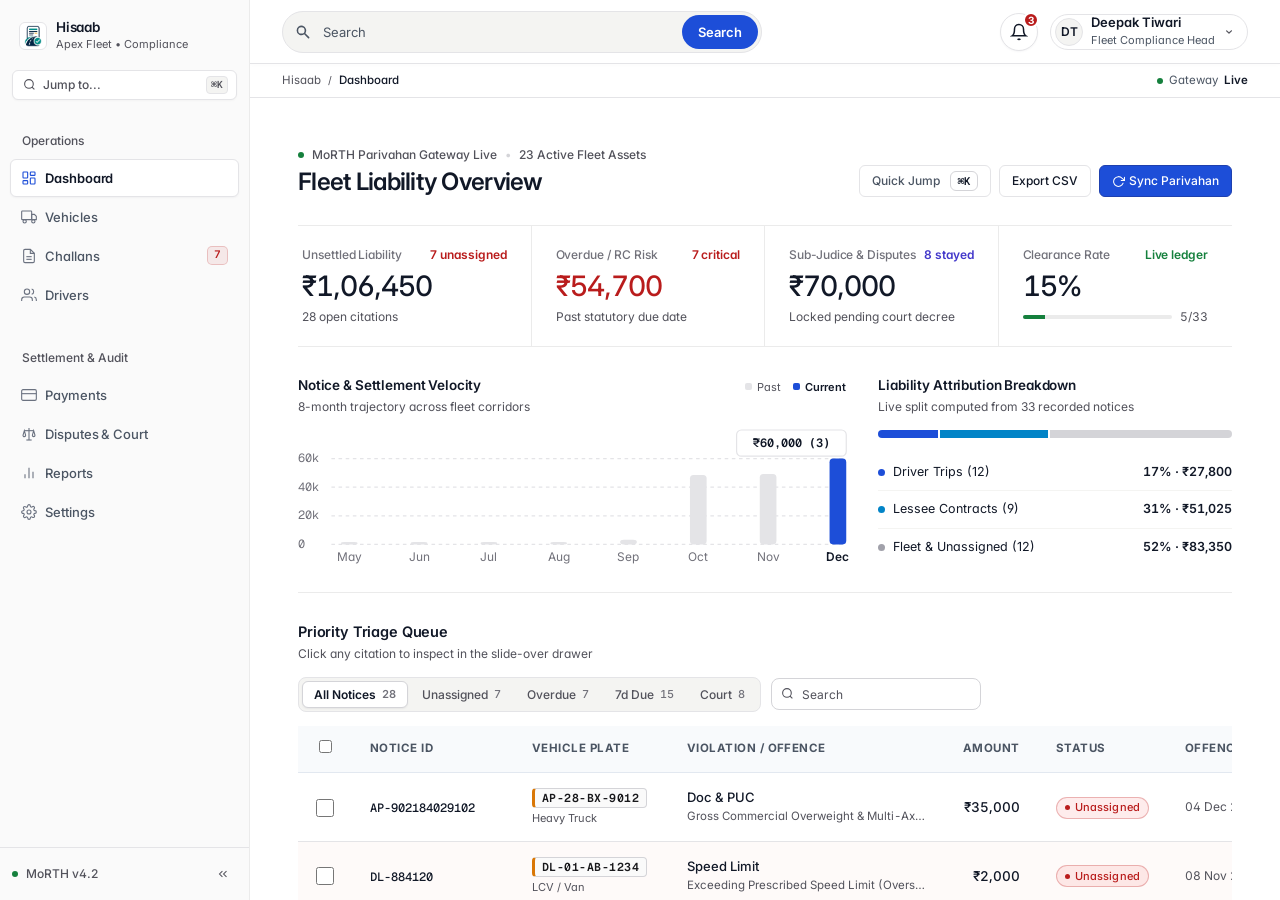
==== commit 473f5b0a: "unslop: complete Milestones 1-4 across all tabs, modals, and shared helpers per DESIGN.md" ====
--- a/index.html
+++ b/index.html
@@ -148,7 +148,7 @@
             <svg class="search-icon-prefix" viewBox="0 0 20 20" fill="currentColor">
               <path fill-rule="evenodd" d="M8 4a4 4 0 100 8 4 4 0 000-8zM2 8a6 6 0 1110.89 3.476l4.817 4.817a1 1 0 01-1.414 1.414l-4.816-4.816A6 6 0 012 8z" clip-rule="evenodd"/>
             </svg>
-            <input type="text" class="global-search-input" id="globalSearchInput" placeholder="Search vehicle reg, challan no, driver..." autocomplete="off" aria-label="Search vehicle registration, challan number, or driver">
+            <input type="text" class="global-search-input" id="globalSearchInput" placeholder="Search" autocomplete="off" aria-label="Search vehicle registration, challan number, or driver">
             <button class="ebay-search-btn" id="globalSearchSubmitBtn" type="button">Search</button>
             <span class="search-shortcut-badge">⌘K</span>
             <!-- Live Search Results Dropdown -->
@@ -296,7 +296,7 @@
             <div style="font-size: 11px; color: var(--color-primary); font-weight: 600; margin-top: 2px;" id="assignChallanVehicle">DL-01-AB-1234</div>
           </div>
           <div style="text-align: right;">
-            <div style="font-size: 18px; font-weight: 700; color: var(--color-text-main);" id="assignChallanAmount">₹2,000</div>
+            <div style="font-size: 18px; font-weight: 600; color: var(--color-text-main);" id="assignChallanAmount">₹2,000</div>
             <div style="font-size: 11px; color: var(--color-text-muted);">Penalty Amount</div>
           </div>
         </div>
@@ -404,7 +404,7 @@
 
         <!-- Court Stay Lock Alert (Dynamically toggled) -->
         <div id="payCourtLockAlert" style="display: none; padding: 12px 14px; background: var(--status-unassigned-bg); border: 1px solid var(--status-unassigned-border); border-radius: var(--radius-md); color: var(--status-unassigned); font-size: 13px;">
-          <div style="font-weight: 700; display: flex; align-items: center; gap: 6px; margin-bottom: 4px;">
+          <div style="font-weight: 600; display: flex; align-items: center; gap: 8px; margin-bottom: 4px;">
             <svg width="15" height="15" viewBox="0 0 24 24" fill="none" stroke="currentColor" stroke-width="2"><rect x="3" y="11" width="18" height="11" rx="2" ry="2"></rect><path d="M7 11V7a5 5 0 0 1 10 0v4"></path></svg>
             Direct Payment Locked: Judicial Court Stay
           </div>
@@ -412,8 +412,8 @@
         </div>
 
         <!-- Payment Failure Alert (Dynamically toggled on simulated failure) -->
-        <div id="payFailureAlert" style="display: none; padding: 12px 14px; background: #FEF3F2; border: 1px solid #FECDCA; border-radius: var(--radius-md); color: #B42318; font-size: 13px;">
-          <div style="font-weight: 700; display: flex; align-items: center; gap: 6px; margin-bottom: 4px;">
+        <div id="payFailureAlert" style="display: none; padding: 12px 16px; background: #FEF3F2; border: 1px solid #FECDCA; border-radius: var(--radius-md); color: #B42318; font-size: 13px;">
+          <div style="font-weight: 600; display: flex; align-items: center; gap: 8px; margin-bottom: 4px;">
             <svg width="16" height="16" viewBox="0 0 24 24" fill="none" stroke="currentColor" stroke-width="2"><circle cx="12" cy="12" r="10"></circle><line x1="15" y1="9" x2="9" y2="15"></line><line x1="9" y1="9" x2="15" y2="15"></line></svg>
             Payment Failed (Simulated)
           </div>
@@ -421,8 +421,8 @@
         </div>
 
         <!-- Payment Pending Confirmation Alert (Dynamically toggled on pending) -->
-        <div id="payPendingAlert" style="display: none; padding: 12px 14px; background: #FEF8E8; border: 1px solid #FCE4A6; border-radius: var(--radius-md); color: #B7791F; font-size: 13px;">
-          <div style="font-weight: 700; display: flex; align-items: center; gap: 6px; margin-bottom: 4px;">
+        <div id="payPendingAlert" style="display: none; padding: 12px 16px; background: #FEF8E8; border: 1px solid #FCE4A6; border-radius: var(--radius-md); color: #B7791F; font-size: 13px;">
+          <div style="font-weight: 600; display: flex; align-items: center; gap: 8px; margin-bottom: 4px;">
             <svg width="16" height="16" viewBox="0 0 24 24" fill="none" stroke="currentColor" stroke-width="2"><circle cx="12" cy="12" r="10"></circle><polyline points="12 6 12 12 16 14"></polyline></svg>
             Payment Pending Bank Confirmation
           </div>
@@ -432,11 +432,11 @@
         <!-- Payment Stepper -->
         <div class="stepper-nav">
           <div class="step-node completed">
-            <div class="step-circle">✓</div>
+            <div class="step-circle"><svg width="12" height="12" viewBox="0 0 24 24" fill="none" stroke="currentColor" stroke-width="2.5" stroke-linecap="round" stroke-linejoin="round"><polyline points="20 6 9 17 4 12"></polyline></svg></div>
             <div class="step-title">Detected</div>
           </div>
           <div class="step-node completed">
-            <div class="step-circle">✓</div>
+            <div class="step-circle"><svg width="12" height="12" viewBox="0 0 24 24" fill="none" stroke="currentColor" stroke-width="2.5" stroke-linecap="round" stroke-linejoin="round"><polyline points="20 6 9 17 4 12"></polyline></svg></div>
             <div class="step-title">Assigned</div>
           </div>
           <div class="step-node active" id="payStepNodePayment">
@@ -1092,7 +1092,7 @@
         <!-- Security Verification Seal -->
         <div class="receipt-verification-bar">
           <div class="receipt-cert-left">
-            <span class="receipt-cert-icon">✓</span>
+            <span class="receipt-cert-icon"><svg width="12" height="12" viewBox="0 0 24 24" fill="none" stroke="currentColor" stroke-width="2.5" stroke-linecap="round" stroke-linejoin="round"><polyline points="20 6 9 17 4 12"></polyline></svg></span>
             <span>Digitally Certified Reconciliation Seal</span>
           </div>
           <span class="receipt-cert-badge font-mono">APEX-AUDIT-OK</span>
@@ -1167,7 +1167,7 @@
             <div style="font-size: 11px; color: var(--color-primary); font-weight: 600;" id="disputeModalVehicle">DL-01-AB-1234</div>
           </div>
           <div style="text-align: right;">
-            <div style="font-size: 18px; font-weight: 700; color: var(--color-text-main);" id="disputeModalAmount">₹2,000</div>
+            <div style="font-size: 18px; font-weight: 600; color: var(--color-text-main);" id="disputeModalAmount">₹2,000</div>
             <div class="text-xs text-muted" id="disputeDeadlineDisplay">Statutory window active</div>
           </div>
         </div>
@@ -1325,7 +1325,7 @@
             </div>
             <div style="text-align: right;">
               <div class="text-xs text-muted">Original Penalty</div>
-              <div style="font-size: 18px; font-weight: 700; color: var(--color-text-main);" id="editChallanOriginalAmount">₹2,000</div>
+              <div style="font-size: 18px; font-weight: 600; color: var(--color-text-main);" id="editChallanOriginalAmount">₹2,000</div>
             </div>
           </div>
 
@@ -1439,13 +1439,13 @@
           <svg width="16" height="16" viewBox="0 0 20 20" fill="currentColor"><path fill-rule="evenodd" d="M4.293 4.293a1 1 0 011.414 0L10 8.586l4.293-4.293a1 1 0 111.414 1.414L11.414 10l4.293 4.293a1 1 0 01-1.414 1.414L10 11.414l-4.293 4.293a1 1 0 01-1.414-1.414L8.586 10 4.293 5.707a1 1 0 010-1.414z" clip-rule="evenodd"/></svg>
         </button>
       </div>
-      <div class="modal-body" style="padding: 20px 24px; display: flex; flex-direction: column; gap: 14px;">
+      <div class="modal-body" style="padding: 20px 24px; display: flex; flex-direction: column; gap: 16px;">
         <p style="font-size: 13.5px; color: var(--text-2); line-height: 1.5; margin: 0;">
           This action will permanently purge all custom fleet assets, vehicle assignments, simulated payment receipts, and Virtual Court compounding decrees, restoring the factory mock dataset.
         </p>
-        <div style="background: var(--surface-2); border: 1px solid var(--border-subtle); border-radius: var(--radius-sm); padding: 12px 14px;">
-          <label for="confirmResetInput" class="form-label" style="margin-bottom: 6px; font-weight: 600;">
-            Type <span style="font-family: var(--font-family-mono); color: #B42318; font-weight: 800; background: #FEF3F2; padding: 2px 6px; border-radius: 4px;">RESET</span> to confirm:
+        <div style="background: var(--surface-2); border: 1px solid var(--border-subtle); border-radius: var(--radius-sm); padding: 12px 16px;">
+          <label for="confirmResetInput" class="form-label" style="margin-bottom: 8px; font-weight: 600;">
+            Type <span style="font-family: var(--font-family-mono); color: #B42318; font-weight: 600; background: #FEF3F2; padding: 2px 6px; border-radius: 4px;">RESET</span> to confirm:
           </label>
           <input type="text" id="confirmResetInput" class="form-input font-mono" placeholder="RESET" oninput="handleResetConfirmationInput(this.value)" autocomplete="off">
         </div>
@@ -1467,8 +1467,8 @@
     <div class="cmd-palette-dialog">
       <div class="cmd-palette-input-wrap">
         <svg width="16" height="16" viewBox="0 0 24 24" fill="none" stroke="#71717A" stroke-width="2"><circle cx="11" cy="11" r="8"></circle><line x1="21" y1="21" x2="16.65" y2="16.65"></line></svg>
-        <input type="text" id="commandPaletteInput" class="cmd-palette-input" placeholder="Jump to notice ID, vehicle plate, or section..." autocomplete="off">
-        <kbd style="font-size: 10px; height: 20px;">ESC</kbd>
+        <input type="text" id="commandPaletteInput" class="cmd-palette-input" placeholder="Search" autocomplete="off">
+        <kbd style="font-size: 11px; height: 20px;">ESC</kbd>
       </div>
       <div class="cmd-palette-results" id="commandPaletteResults"></div>
       <div class="cmd-palette-footer">
@@ -1481,17 +1481,17 @@
   <!-- Slide-Over Quick Inspector Drawer -->
   <div class="quick-drawer-backdrop" id="quickInspectorDrawer" role="dialog" aria-modal="true" aria-labelledby="quickDrawerTitle" onclick="if(event.target === this) closeQuickInspectorDrawer()">
     <div class="quick-drawer-panel">
-      <div style="padding: 18px 22px; border-bottom: 1px solid #EBEBEB; display: flex; align-items: center; justify-content: space-between;">
+      <div style="padding: 16px 24px; border-bottom: 1px solid #EBEBEB; display: flex; align-items: center; justify-content: space-between;">
         <div>
           <h3 id="quickDrawerTitle" style="font-size: 15px; font-weight: 600; color: var(--ink); font-family: var(--font-family-mono); margin: 0;">DL-884120</h3>
-          <div id="quickDrawerSubtitle" style="font-size: 12px; color: var(--text-3); margin-top: 2px;">Vehicle</div>
+          <div id="quickDrawerSubtitle" style="font-size: 12px; color: var(--text-3); margin-top: 4px;">Vehicle</div>
         </div>
         <button type="button" class="btn btn--ghost btn--icon btn--sm" onclick="closeQuickInspectorDrawer()" aria-label="Close Inspector">
           <svg width="15" height="15" viewBox="0 0 20 20" fill="currentColor"><path fill-rule="evenodd" d="M4.293 4.293a1 1 0 011.414 0L10 8.586l4.293-4.293a1 1 0 111.414 1.414L11.414 10l4.293 4.293a1 1 0 01-1.414 1.414L10 11.414l-4.293 4.293a1 1 0 01-1.414-1.414L8.586 10 4.293 5.707a1 1 0 010-1.414z" clip-rule="evenodd"/></svg>
         </button>
       </div>
-      <div id="quickDrawerBody" style="padding: 22px; flex: 1; overflow-y: auto;"></div>
-      <div id="quickDrawerFooter" style="padding: 14px 22px; border-top: 1px solid #EBEBEB; background: #FAFAFA; display: flex; align-items: center; justify-content: space-between;"></div>
+      <div id="quickDrawerBody" style="padding: 24px; flex: 1; overflow-y: auto;"></div>
+      <div id="quickDrawerFooter" style="padding: 16px 24px; border-top: 1px solid #EBEBEB; background: #FAFAFA; display: flex; align-items: center; justify-content: space-between;"></div>
     </div>
   </div>
 
--- a/css/variables.css
+++ b/css/variables.css
@@ -112,8 +112,8 @@
   --color-danger-bg: rgba(239, 68, 68, 0.10);
   --color-purple: #6D28D9;
   --color-purple-bg: rgba(139, 92, 246, 0.09);
-  --color-info: #1E60FF;
-  --color-info-bg: rgba(30, 96, 255, 0.08);
+  --color-info: #1D4ED8;
+  --color-info-bg: rgba(29, 78, 216, 0.07);
 
   /* --------------------------------------------------------------------------
      4. Architectural Geometry & Zero-Glow Elevation
@@ -145,7 +145,7 @@
   --shadow-xl: 0 20px 44px -8px rgba(17, 24, 39, 0.12);
   --shadow-card: 0 1px 2px rgba(17, 24, 39, 0.04);
   --shadow-card-hover: 0 2px 6px rgba(17, 24, 39, 0.06);
-  --shadow-focus: 0 0 0 3px rgba(29, 78, 216, 0.16);
+  --shadow-focus: 0 0 0 2px rgba(29, 78, 216, 0.14);
   --shadow-dropdown: 0 8px 24px rgba(17, 24, 39, 0.08), 0 0 0 1px var(--hairline);
   --shadow-modal: 0 20px 48px -8px rgba(17, 24, 39, 0.16), 0 0 0 1px var(--hairline);
 
@@ -225,7 +225,7 @@
   --spacing-3xl: 64px;
 
   --space-page: clamp(16px, 2.5vw, 32px);
-  --space-gap: clamp(14px, 2vw, 24px);
+  --space-gap: clamp(16px, 2vw, 24px);
   --space-section: clamp(32px, 4vw, 56px);
 
   --font-h1: clamp(24px, 2.2vw + 14px, 36px);
@@ -238,7 +238,7 @@
   --touch-target-min: 44px;
 
   /* Layout Dimensions */
-  --sidebar-width: 250px;
+  --sidebar-width: 248px;
   --sidebar-collapsed-width: 72px;
   --topbar-height: 64px;
   --content-max-width: 1360px;
--- a/css/layout.css
+++ b/css/layout.css
@@ -164,12 +164,10 @@
 }
 
 .nav-section-label {
-  font-size: 10.5px;
-  text-transform: uppercase;
-  letter-spacing: 0.06em;
-  font-weight: 600;
-  color: var(--text-3);
-  padding: 12px 10px 5px;
+  font-size: 12px;
+  font-weight: 500;
+  color: var(--ink-faint);
+  padding: 20px 12px 8px;
 }
 
 .nav-item {
@@ -262,8 +260,8 @@
 
 /* Sidebar Footer (Status Meta + Compact Collapse Toggle) */
 .sidebar-footer {
-  padding: 10px 12px;
-  border-top: 1px solid #EBEBEB;
+  padding: 12px;
+  border-top: 1px solid var(--hairline);
   display: flex;
   align-items: center;
   justify-content: space-between;
@@ -273,10 +271,10 @@
 .sidebar-footer-meta {
   display: inline-flex;
   align-items: center;
-  gap: 6px;
-  font-size: 11px;
+  gap: 8px;
+  font-size: 12px;
   font-weight: 500;
-  color: #52525B;
+  color: var(--ink-faint);
 }
 
 .sidebar-footer-dot {
@@ -426,7 +424,7 @@
 .global-search-input:focus {
   background-color: #FFFFFF;
   border-color: var(--color-primary);
-  box-shadow: 0 0 0 3px rgba(30, 96, 255, 0.16);
+  box-shadow: var(--shadow-focus);
   outline: none;
 }
 
@@ -505,12 +503,10 @@
 }
 
 .search-result-group-title {
-  padding: 8px 14px 4px;
-  font-size: 11px;
-  text-transform: uppercase;
-  letter-spacing: 0.06em;
-  font-weight: 700;
-  color: var(--text-3);
+  padding: 8px 16px 4px;
+  font-size: 12px;
+  font-weight: 500;
+  color: var(--ink-faint);
 }
 
 .search-result-item {
@@ -582,29 +578,29 @@
   display: flex;
   align-items: center;
   gap: 8px;
-  padding: 3px 12px 3px 4px;
-  height: 38px;
-  min-height: 38px;
+  padding: 4px 12px 4px 4px;
+  height: 36px;
+  min-height: 36px;
   border-radius: var(--radius-pill);
-  border: 1px solid var(--surface-1);
+  border: 1px solid var(--hairline);
   background: #FFFFFF;
-  box-shadow: 0 1px 3px rgba(15, 23, 42, 0.04);
-  transition: all 180ms ease;
+  box-shadow: none;
+  transition: border-color 140ms ease, background-color 140ms ease;
   cursor: pointer;
 }
 
 .user-profile-btn:hover {
   background-color: var(--surface-2);
-  border-color: rgba(30, 96, 255, 0.3);
+  border-color: var(--hairline-medium);
 }
 
 .user-avatar {
-  width: 30px;
-  height: 30px;
+  width: 28px;
+  height: 28px;
   border-radius: 50%;
   background: var(--surface-2);
   color: var(--ink);
-  font-weight: 700;
+  font-weight: 600;
   font-size: 12px;
   letter-spacing: 0;
   display: flex;
@@ -840,9 +836,7 @@
 .modal-backdrop {
   position: fixed;
   inset: 0;
-  background: rgba(11, 12, 14, 0.75);
-  backdrop-filter: blur(8px);
-  -webkit-backdrop-filter: blur(8px);
+  background: rgba(17, 24, 39, 0.45);
   z-index: var(--z-backdrop);
   display: none !important;
   align-items: center;
--- a/css/components.css
+++ b/css/components.css
@@ -3,19 +3,19 @@
    ========================================================================== */
 
 /* --------------------------------------------------------------------------
-   1. Buttons (Architectural 6px Controls, Zero Glow)
+   1. Buttons (Architectural 8px Controls, Zero Glow)
    -------------------------------------------------------------------------- */
 .btn {
   display: inline-flex;
   align-items: center;
   justify-content: center;
-  gap: 7px;
-  padding: 0 14px;
+  gap: 8px;
+  padding: 0 16px;
   height: 36px;
   font-size: 13px;
-  font-weight: 600;
+  font-weight: 500;
   font-family: var(--font-family-base);
-  border-radius: var(--radius-control, 6px);
+  border-radius: 8px;
   border: 1px solid transparent;
   cursor: pointer;
   white-space: nowrap;
@@ -23,7 +23,6 @@
   user-select: none;
   line-height: 1;
   position: relative;
-  letter-spacing: -0.005em;
 }
 
 .btn:active {
@@ -40,12 +39,12 @@
 .btn--primary {
   background: var(--color-primary, #1D4ED8);
   color: #FFFFFF;
-  font-weight: 600;
+  font-weight: 500;
   height: 36px;
-  padding: 0 15px;
-  border-radius: var(--radius-control, 6px);
+  padding: 0 16px;
+  border-radius: 8px;
   border: 1px solid var(--color-primary-dark, #1E40AF);
-  box-shadow: 0 1px 2px rgba(17, 24, 39, 0.08);
+  box-shadow: none;
   cursor: pointer;
 }
 
@@ -59,10 +58,10 @@
   color: var(--ink, #111827);
   border: 1px solid var(--hairline-medium, #D4D4D8);
   height: 36px;
-  padding: 0 14px;
-  border-radius: var(--radius-control, 6px);
-  box-shadow: 0 1px 2px rgba(17, 24, 39, 0.03);
-  font-weight: 600;
+  padding: 0 16px;
+  border-radius: 8px;
+  box-shadow: none;
+  font-weight: 500;
   font-size: 13px;
 }
 
@@ -78,50 +77,48 @@
   border: 1px solid var(--hairline, #E4E4E7);
   color: var(--ink, #111827);
   height: 36px;
-  padding: 0 14px;
-  border-radius: var(--radius-control, 6px);
+  padding: 0 16px;
+  border-radius: 8px;
   box-shadow: none;
   font-weight: 500;
   font-size: 13px;
-  transition: all 150ms ease;
+  transition: background-color 140ms ease, border-color 140ms ease, color 140ms ease;
 }
 
 .btn--outline:hover {
-  background: var(--surface-2, #F8FAFC);
-  border-color: var(--color-primary, #1E60FF);
-  color: var(--color-primary, #1E60FF);
-  transform: translateY(-1px);
+  background: var(--surface-2, #F4F4F2);
+  border-color: var(--color-primary, #1D4ED8);
+  color: var(--color-primary, #1D4ED8);
 }
 
 .btn--danger {
-  background: var(--status-unassigned-bg, rgba(239, 68, 68, 0.09));
-  color: var(--status-unassigned, #EF4444);
-  border: 1px solid var(--status-unassigned-border, rgba(239, 68, 68, 0.22));
+  background: var(--status-unassigned-bg, rgba(239, 68, 68, 0.10));
+  color: var(--status-unassigned, #B91C1C);
+  border: 1px solid var(--status-unassigned-border, rgba(185, 28, 28, 0.28));
   box-shadow: none;
   height: 36px;
-  border-radius: 10px;
-  font-weight: 600;
+  border-radius: 8px;
+  font-weight: 500;
   font-size: 13px;
-  padding: 0 14px;
-  transition: all 150ms ease;
+  padding: 0 16px;
+  transition: background-color 140ms ease, border-color 140ms ease;
 }
 
 .btn--danger:hover {
   background: rgba(239, 68, 68, 0.16);
-  color: #DC2626;
-  transform: translateY(-1px);
+  color: #991B1B;
 }
 
 .btn--ghost {
   background-color: transparent;
   color: var(--ink-soft);
   border: 1px solid transparent;
-  border-radius: 10px;
+  border-radius: 8px;
   font-size: 13px;
   font-weight: 500;
-  padding: 0 14px;
+  padding: 0 16px;
   height: 36px;
-  transition: all 150ms ease;
+  transition: background-color 140ms ease, color 140ms ease;
 }
 
 .btn--ghost:hover {
@@ -130,18 +127,18 @@
 }
 
 .btn--sm {
-  padding: 0 14px;
+  padding: 0 12px;
   font-size: 12px;
   height: 32px;
-  gap: 5px;
-  border-radius: 8px;
+  gap: 4px;
+  border-radius: 6px;
 }
 
 .btn--lg {
   padding: 0 24px;
   font-size: 15px;
-  height: 48px;
-  border-radius: 12px;
+  height: 44px;
+  border-radius: 8px;
 }
 
 .btn--icon {
@@ -152,8 +149,8 @@
 }
 
 .btn--icon.btn--sm {
-  width: 30px;
-  height: 30px;
+  width: 32px;
+  height: 32px;
 }
 
 /* --------------------------------------------------------------------------
@@ -164,10 +161,10 @@
   align-items: center;
   gap: 6px;
   height: 24px;
-  padding: 0 10px;
-  border-radius: var(--radius-pill, 44px);
+  padding: 0 8px;
+  border-radius: var(--radius-pill, 9999px);
   font-size: 12px;
-  font-weight: 700;
+  font-weight: 500;
   letter-spacing: 0;
   border: 1px solid transparent;
   white-space: nowrap;
@@ -187,49 +184,49 @@
   background-color: var(--status-unassigned-bg);
   color: var(--status-unassigned, #B91C1C);
   border-color: var(--status-unassigned-border);
-  font-weight: 700;
+  font-weight: 500;
 }
 
 .badge--assigned {
   background-color: var(--status-assigned-bg);
-  color: var(--status-assigned, #1E60FF);
+  color: var(--status-assigned, #1E40AF);
   border-color: var(--status-assigned-border);
-  font-weight: 700;
+  font-weight: 500;
 }
 
 .badge--pending {
   background-color: var(--status-pending-bg);
   color: var(--status-pending, #92400E);
   border-color: var(--status-pending-border);
-  font-weight: 700;
+  font-weight: 500;
 }
 
 .badge--paid {
   background-color: var(--status-paid-bg);
   color: var(--status-paid, #15803D);
   border-color: var(--status-paid-border);
-  font-weight: 700;
+  font-weight: 500;
 }
 
 .badge--disputed {
   background-color: var(--status-disputed-bg);
   color: var(--status-disputed, #6D28D9);
   border-color: var(--status-disputed-border);
-  font-weight: 700;
+  font-weight: 500;
 }
 
 .badge--court {
   background-color: var(--status-court-bg);
   color: var(--status-court, #4338CA);
   border-color: var(--status-court-border);
-  font-weight: 700;
+  font-weight: 500;
 }
 
 .badge--neutral {
   background-color: var(--surface-2);
-  color: var(--text-2, #475569);
-  border-color: var(--surface-1);
-  font-weight: 600;
+  color: var(--ink-muted, #4B5563);
+  border-color: var(--hairline);
+  font-weight: 500;
 }
 
 /* Vehicle Type Badges (Bus, Truck, Bike, Car, LCV, Pickup) */
@@ -326,22 +323,21 @@
 .card {
   background-color: #FFFFFF;
   border: 1px solid var(--hairline, #E4E4E7);
-  border-radius: var(--radius-card, 10px);
+  border-radius: 12px;
   box-shadow: var(--shadow-card, 0 1px 2px rgba(17, 24, 39, 0.04));
   display: flex;
   flex-direction: column;
   overflow: hidden;
-  transition: border-color 150ms ease, box-shadow 150ms ease;
+  transition: border-color 150ms ease;
 }
 
 .card:hover {
   border-color: var(--hairline-medium, #D4D4D8);
-  box-shadow: var(--shadow-card-hover, 0 2px 6px rgba(17, 24, 39, 0.06));
 }
 
 .card-header {
-  padding: 18px 24px;
-  border-bottom: 1px solid var(--surface-1, #E2E8F0);
+  padding: 16px 24px;
+  border-bottom: 1px solid var(--hairline, #E4E4E7);
   display: flex;
   align-items: center;
   justify-content: space-between;
@@ -352,9 +348,8 @@
 .card-title {
   font-family: var(--font-family-base);
   font-size: 16px;
-  font-weight: 700;
+  font-weight: 600;
   color: var(--ink);
-  letter-spacing: -0.01em;
   display: flex;
   align-items: center;
   gap: 8px;
@@ -362,8 +357,8 @@
 
 .card-subtitle {
   font-size: 13px;
-  color: var(--text-2);
-  margin-top: 3px;
+  color: var(--ink-muted);
+  margin-top: 4px;
 }
 
 .card-body {
@@ -372,8 +367,8 @@
 }
 
 .card-footer {
-  padding: 14px 24px;
-  border-top: 1px solid var(--surface-1, #E2E8F0);
+  padding: 12px 24px;
+  border-top: 1px solid var(--hairline, #E4E4E7);
   background-color: #FFFFFF;
   display: flex;
   align-items: center;
@@ -658,10 +653,8 @@
 }
 
 .calm-btn-primary:hover {
-  background: var(--color-primary-dark, #003aa5);
-  border-color: var(--color-primary-dark, #003aa5);
-  transform: translateY(-1px);
-  box-shadow: 0 4px 12px rgba(9, 104, 246, 0.25);
+  background: var(--color-primary-dark, #1E40AF);
+  border-color: var(--color-primary-dark, #1E40AF);
 }
 
 .calm-btn-primary:active {
@@ -809,16 +802,16 @@
 
 /* 4. Dark Photo Card: ONE real photo (Indian highway at dusk), warm monochrome */
 .calm-navy-photo-panel {
-  background-color: var(--dark-panel-bg); /* #16181D */
+  background-color: #16181D;
   background-image: 
-    linear-gradient(180deg, rgba(22, 24, 29, 0.85) 0%, rgba(22, 24, 29, 0.40) 55%, rgba(22, 24, 29, 0.78) 100%),
+    linear-gradient(180deg, rgba(17, 24, 39, 0.72) 0%, rgba(17, 24, 39, 0.45) 55%, rgba(17, 24, 39, 0.78) 100%),
     url('../assets/images/highway-toll-truck.jpg');
   background-size: cover;
   background-position: center;
-  border-radius: var(--radius-panel);
+  border-radius: 12px;
   border: 1px solid rgba(255, 255, 255, 0.12);
-  box-shadow: 0 4px 16px rgba(0, 0, 0, 0.25);
-  padding: 14px 18px;
+  box-shadow: none;
+  padding: 16px 20px;
   color: #FFFFFF;
   display: flex;
   flex-direction: column;
@@ -826,73 +819,63 @@
   min-height: 160px;
   position: relative;
   overflow: hidden;
-  transition: transform 300ms cubic-bezier(0.16, 1, 0.3, 1), box-shadow 300ms cubic-bezier(0.16, 1, 0.3, 1);
+  transition: border-color 180ms ease;
 }
 
 .calm-navy-photo-panel:hover {
-  transform: translateY(-4px) scale(1.003);
-  box-shadow: 0 8px 24px rgba(0, 0, 0, 0.35), 0 24px 48px -12px rgba(0, 0, 0, 0.55);
+  border-color: rgba(255, 255, 255, 0.24);
 }
 
 .calm-photo-label {
-  font-size: 11px;
+  font-size: 12px;
   font-weight: 500;
   color: rgba(255, 255, 255, 0.85);
-  letter-spacing: 0.02em;
 }
 
 .calm-photo-sublabel {
-  font-size: 10.5px;
-  font-weight: 600;
+  font-size: 12px;
+  font-weight: 500;
   color: #FCD34D;
-  text-shadow: 0 1px 3px rgba(0, 0, 0, 0.6);
 }
 
 .calm-navy-number {
   font-family: var(--font-family-display);
   font-size: 28px;
-  font-weight: 700;
+  font-weight: 600;
   letter-spacing: -0.02em;
   color: #FFFFFF;
   line-height: 1.1;
-  margin: 2px 0 4px;
+  margin: 4px 0;
   font-variant-numeric: tabular-nums;
-  text-shadow: 0 2px 10px rgba(0, 0, 0, 0.7);
 }
 
 .calm-navy-desc {
-  font-size: 11.5px;
-  color: rgba(255, 255, 255, 0.95);
+  font-size: 12px;
+  color: rgba(255, 255, 255, 0.92);
   font-weight: 400;
   line-height: 1.4;
   margin-bottom: 0;
   max-width: 440px;
-  text-shadow: 0 1px 4px rgba(0, 0, 0, 0.7);
 }
 
 .calm-navy-photo-panel .calm-badge {
-  background: rgba(217, 119, 6, 0.40);
-  border: 1px solid rgba(252, 211, 77, 0.55);
+  background: rgba(180, 83, 9, 0.75);
+  border: 1px solid rgba(252, 211, 77, 0.45);
   color: #FEF3C7;
-  font-weight: 600;
-  backdrop-filter: blur(10px);
-  -webkit-backdrop-filter: blur(10px);
+  font-weight: 500;
 }
 
 .calm-navy-photo-panel .calm-btn-secondary {
-  background: rgba(22, 24, 29, 0.85);
-  border: 1px solid rgba(255, 255, 255, 0.35);
+  background: rgba(17, 24, 39, 0.88);
+  border: 1px solid rgba(255, 255, 255, 0.3);
   color: #FFFFFF;
-  font-weight: 600;
-  backdrop-filter: blur(10px);
-  -webkit-backdrop-filter: blur(10px);
+  font-weight: 500;
 }
 
 .calm-navy-photo-panel .calm-btn-secondary:hover {
-  background: rgba(22, 24, 29, 0.98);
-  border-color: rgba(255, 255, 255, 0.7);
+  background: #111827;
+  border-color: rgba(255, 255, 255, 0.6);
   color: #FFFFFF;
-  transform: translateY(-1px);
 }
 
 /* 5. Donut & Bar Charts Hairline Layouts */
@@ -2013,47 +1996,47 @@
 .form-select,
 .form-textarea {
   width: 100%;
-  padding: 10px 14px;
-  background-color: var(--surface);
-  border: 1px solid var(--line);
-  border-radius: var(--radius-md);
-  font-size: 13.5px;
+  padding: 8px 12px;
+  background-color: var(--surface, #FFFFFF);
+  border: 1px solid var(--hairline-medium, #D4D4D8);
+  border-radius: 8px;
+  font-size: 13px;
   color: var(--ink);
-  transition: all 0.15s ease;
-  font-family: inherit;
-}
-
-/* Form Controls: Modern Clean SaaS 10px Controls & 12px Textareas */
+  transition: border-color 140ms ease, box-shadow 140ms ease;
+  font-family: var(--font-family-base);
+}
+
+/* Form Controls: 36px Standard Architectural Height */
 .form-input,
 .form-select {
-  height: 42px;
-  padding: 0 14px;
-  background-color: var(--canvas, #FFFFFF);
-  border: 1px solid var(--surface-1, #E2E8F0);
-  border-radius: var(--radius-control, 10px);
-  font-size: 13.5px;
-  color: var(--ink, #0F172A);
-  transition: all 0.15s ease;
+  height: 36px;
+  padding: 0 12px;
+  background-color: var(--surface, #FFFFFF);
+  border: 1px solid var(--hairline-medium, #D4D4D8);
+  border-radius: 8px;
+  font-size: 13px;
+  color: var(--ink, #111827);
+  transition: border-color 140ms ease, box-shadow 140ms ease;
   font-family: var(--font-family-base);
 }
 
 .form-textarea {
-  border-radius: 12px;
-  padding: 12px 14px;
-  background-color: var(--canvas, #FFFFFF);
-  border: 1px solid var(--surface-1, #E2E8F0);
-  font-size: 13.5px;
-  color: var(--ink, #0F172A);
+  border-radius: 8px;
+  padding: 12px;
+  background-color: var(--surface, #FFFFFF);
+  border: 1px solid var(--hairline-medium, #D4D4D8);
+  font-size: 13px;
+  color: var(--ink, #111827);
   font-family: var(--font-family-base);
 }
 
 .form-input:focus,
 .form-select:focus,
 .form-textarea:focus {
-  background-color: var(--canvas, #FFFFFF);
-  border-color: var(--color-primary, #1E60FF);
+  background-color: var(--surface, #FFFFFF);
+  border-color: var(--accent, #1D4ED8);
   outline: none;
-  box-shadow: 0 0 0 3px rgba(30, 96, 255, 0.16);
+  box-shadow: var(--shadow-focus);
 }
 
 .form-input::placeholder,
@@ -4524,10 +4507,10 @@
   transition: transform 0.2s ease;
 }
 
-/* Top decorative security ribbon */
+/* Top statutory accent bar */
 .receipt-top-serration {
-  height: 5px;
-  background: repeating-linear-gradient(90deg, #0071E3 0px, #0071E3 14px, #34C759 14px, #34C759 28px, #FF9500 28px, #FF9500 42px);
+  height: 4px;
+  background: var(--accent, #1D4ED8);
   width: 100%;
 }
 
@@ -4664,8 +4647,8 @@
   justify-content: center;
   transform: rotate(-12deg);
   pointer-events: none;
-  background: radial-gradient(circle, rgba(240, 253, 244, 0.96) 0%, rgba(240, 253, 244, 0.7) 100%);
-  box-shadow: 0 2px 8px rgba(21, 128, 61, 0.12);
+  background: rgba(240, 253, 244, 0.92);
+  box-shadow: none;
   z-index: 5;
 }
 
